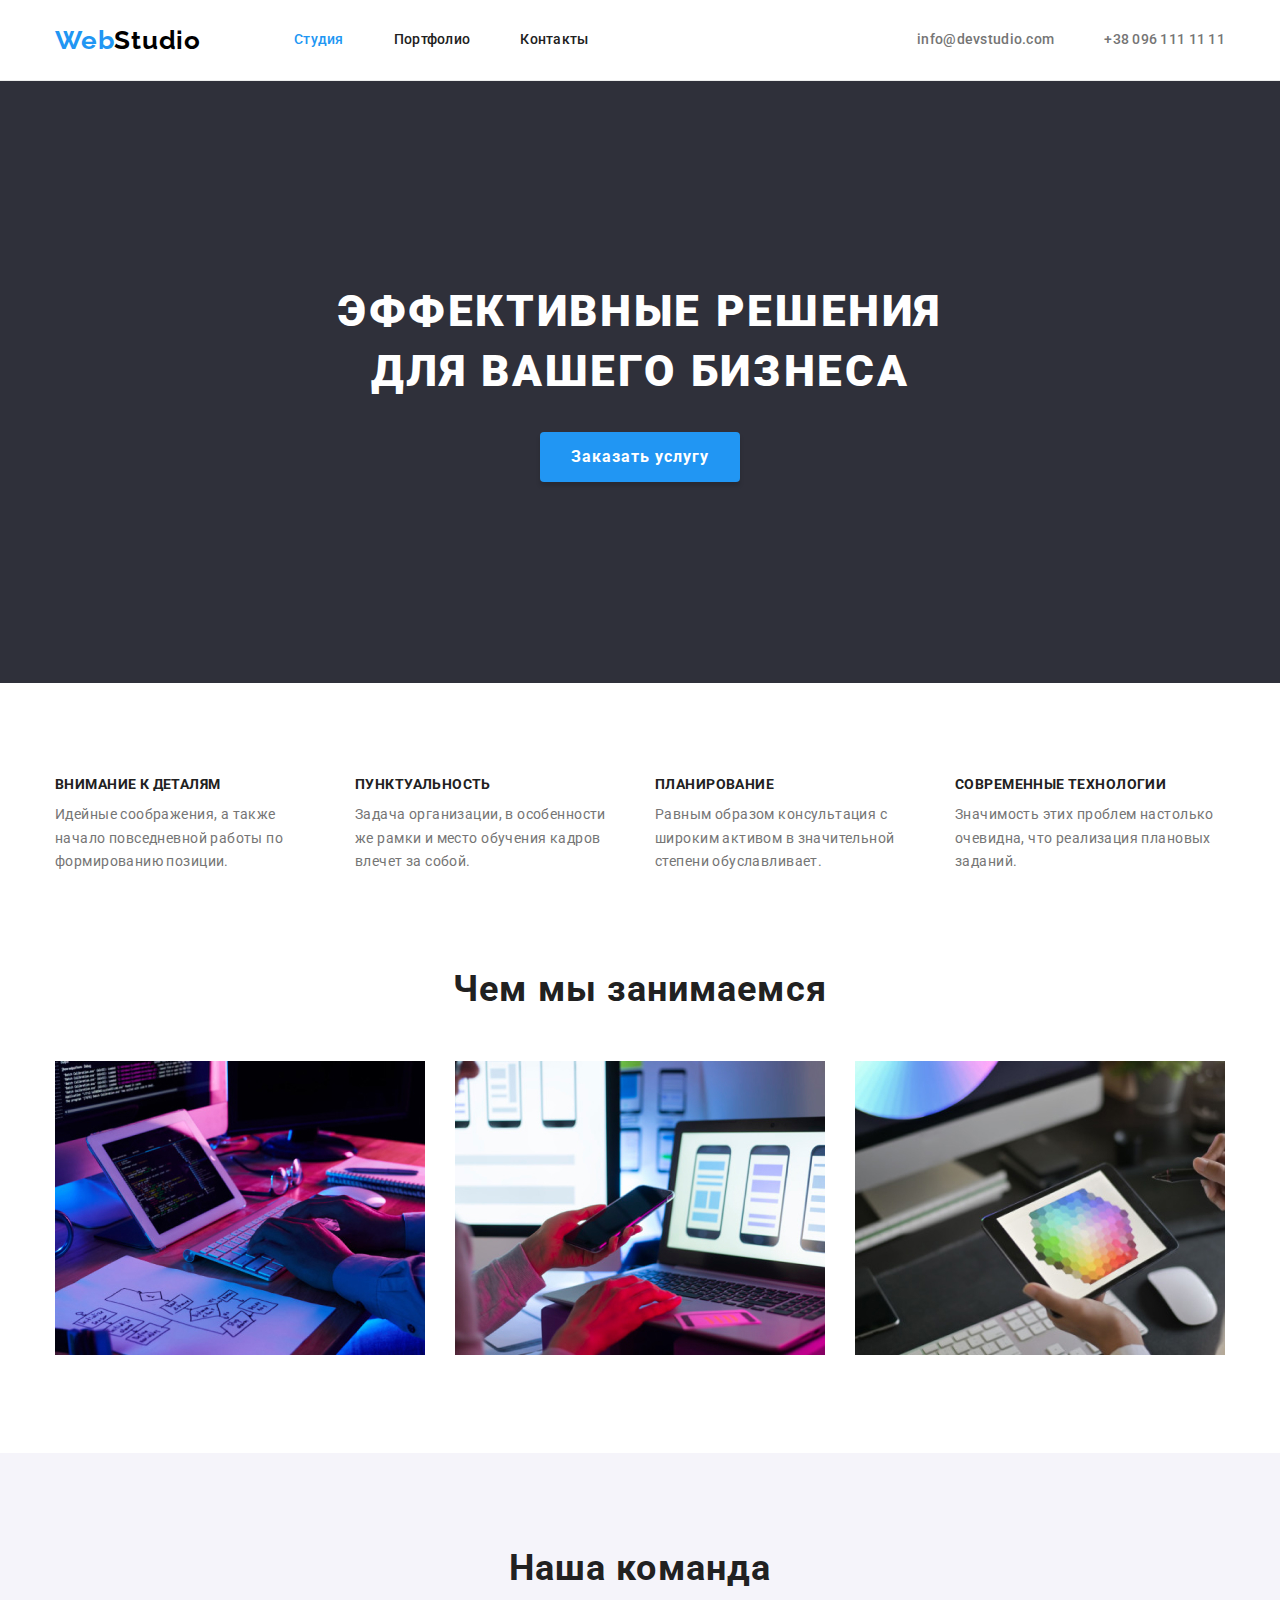
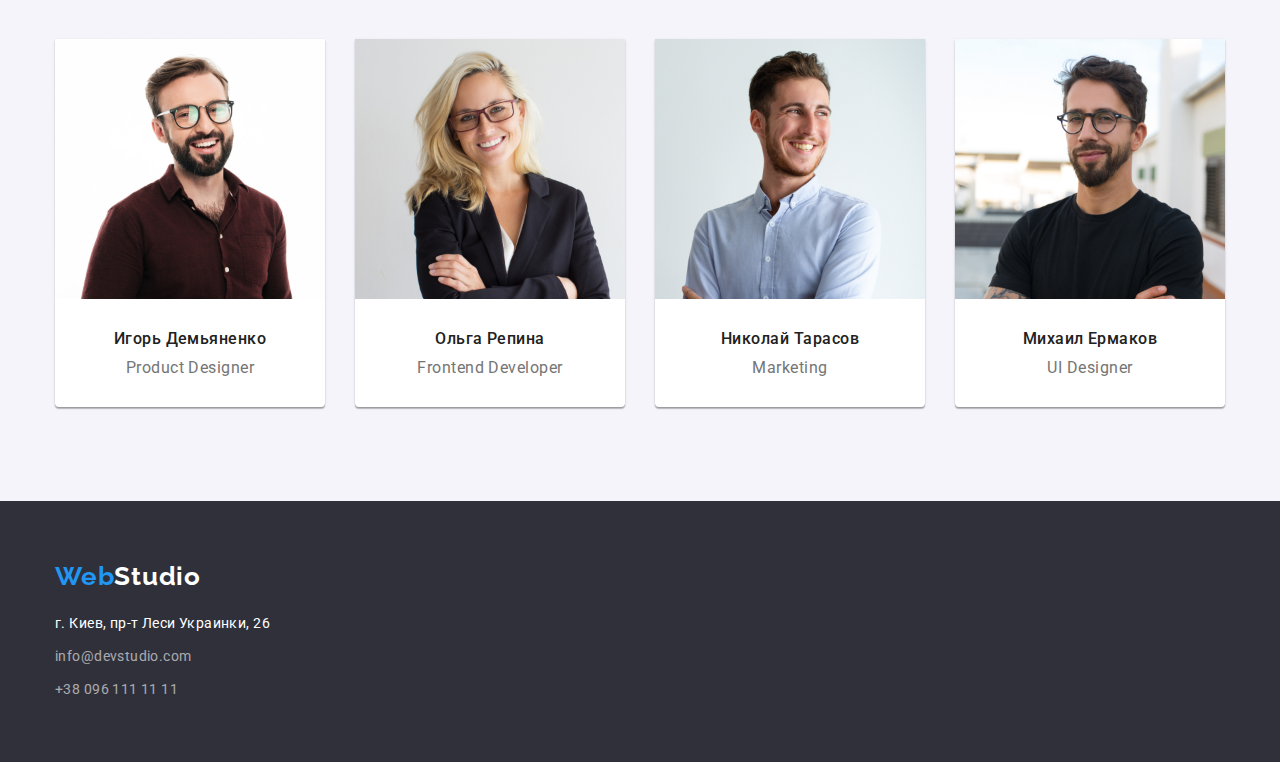
==== index.html @ eeb145a9 "543654" ====
<!DOCTYPE html>
<html lang="ru">
  <head>
    <meta charset="UTF-8" />
    <meta http-equiv="X-UA-Compatible" content="IE=edge" />
    <meta name="viewport" content="width=device-width, initial-scale=1.0" />

    <title>Студия</title>
    <link
      href="https://fonts.googleapis.com/css2?family=Raleway:wght@700&family=Roboto:wght@400;500;700;900&display=swap"
      rel="stylesheet"
    />
    <link rel="stylesheet" href="./css/modern-normalize.css"/>
    <link rel="stylesheet" href="./css/styles.css"/>
  </head>
  <body>
    <header class="header">
      <!-- Навигация -->
      <div class="container nav">
      <nav class="nav">
        <!-- лого -->
        <a class="link logo" href="./index.html" lang="en">
          Web<span class="logo-nav">Studio</span>
        </a>

        <!-- ссылки -->
        <ul class="lists menu">
          <li class="menu-item" >
            <a class="link nav-link current" href="./index.html">Студия</a>
          </li>
          <li class="menu-item">
            <a class="link nav-link" href="./portfolio.html">Портфолио</a>
          </li>
          <li class="menu-item">
            <a class="link nav-link" href="">Контакты</a>
          </li>
        </ul>
      </nav>

      <!-- Почта и телефон -->
      <ul class="lists menu contacts">
        <li class="menu-item">
          <a class="link nav-link nav-contacts" href="mailto:info@devstudio.com">info@devstudio.com</a>
        </li>
        <li class="menu-item">
          <a class="link nav-link nav-contacts" href="tel:+380961111111">+38 096 111 11 11</a>
        </li>
      </ul>
    </header>
    <main>
      <!-- Главная секция -->
      <section class="section hero">
        <div class="container">
        <h1 class="hero-title">Эффективные решения для вашего бизнеса</h1>
        <button class="btn hero" type="button">Заказать услугу</button>
        </div>
      </section>

      <!-- Секция особенности -->
      <section class="section">
        <h2 class="heading headen">Особенности</h2>
        <div class="container">
        <ul class="lists feature">
          <li class="item">
            <h3 class="title-features">Внимание к деталям</h3>
            <p class="text">
              Идейные соображения, а также начало повседневной работы по
              формированию позиции.
            </p>
          </li>

          <li class="item">
            <h3 class="title-features">Пунктуальность</h3>
            <p class="text">
              Задача организации, в особенности же рамки и место обучения кадров
              влечет за собой.
            </p>
          </li>

          <li class="item">
            <h3 class="title-features">Планирование</h3>
            <p class="text">
              Равным образом консультация с широким активом в значительной
              степени обуславливает.
            </p>
          </li>

          <li class="item">
            <h3 class="title-features">Современные технологии</h3>
            <p class="text">
              Значимость этих проблем настолько очевидна, что реализация
              плановых заданий.
            </p>
          </li>
        </ul>
        </div>
      </section>

      <!-- Секция работа -->
      <section class="section section-nopaddingtop">
        <div class="container">
        <h2 class="heading">Чем мы занимаемся</h2>
        <ul class="lists items">
          <li class="item">
            <img
              src="./images/img.jpg"
              alt="Руки на клавиатуре, планшет и часть монитора"
              width="370"
            />
          </li>

          <li class="item">
            <img
              src="./images/img 6.jpg"
              alt="В левой руке мобильный телефон, правая рука на тачпаде ноутбука. Ноутбук, на экране которого макеты разметки для мобильного телефона"
              width="370"
            />
          </li>

          <liclass="item">
            <img
              src="./images/img 1.jpg"
              alt="Левая рука, в которой планшет, на экране которого цветовая палитра"
              width="370"
            />
          </li>
        </ul>
        </div>
      </section>

      <!-- Секция команда. Карточки сотрудников -->
      <section class="section team-cards">
        <div class="container">
        <h2 class="heading">Наша команда</h2>

        <ul class="lists items">
          <li class="item">
            <div class="card">
            <img
              class="images"
              src="./images/img 2.jpg"
              alt="Игорь Демьяненко"
              width="270"
              height="260"
            />
            <div class="card-body">
            <h3 class="cards-title">Игорь Демьяненко</h3>
            <p class="cards-text" lang="en">Product Designer</p>
            </div>
            </div>
          </li>

          <li class="item">
            <div class="card">
            <img class="images" src="./images/img 3.jpg" alt="Ольга Репина" 
            width="270" height="260" />
            <div class="card-body">
            <h3 class="cards-title">Ольга Репина</h3>
            <p class="cards-text" lang="en">Frontend Developer</p>
            </div>
          </div>
          </li>

          <li class="item">
            <div class="card">
            <img
              class="images"
              src="./images/img 4.jpg"
              alt="Николай Тарасов"
              width="270"
              height="260"
            />
            <div class="card-body">
            <h3 class="cards-title">Николай Тарасов</h3>
            <p class="cards-text" lang="en">Marketing</p>
            </div>
          </div>
          </li>

          <li class="item">
            <div class="card">
            <img 
            class="images" src="./images/img 5.jpg" alt="Михаил Ермаков" 
            width="270"
             height="260"/>
             <div class="card-body">
            <h3 class="cards-title">Михаил Ермаков</h3>
            <p class="cards-text" lang="en">UI Designer</p>
            </div>
          </div>
          </li>
        </ul>
      </div>
      </section>
    </main>

    <footer class="footer">
      <div class="container">
      <!-- Лого -->
      <a class="link logo" href="./index.html" lang="en">
        Web<span class="logo-footer">Studio</span>
      </a>

      <!-- адрес -->
      <address>
        <p class="text footer-text">г. Киев, пр-т Леси Украинки, 26</p>

        <!-- Почта и телефон -->
        <ul class="lists">
          <li class="footer-item">
            <a class="link footer-link" href="mailto:info@devstudio.com">
              info@devstudio.com
            </a>
          </li>
          <li class="footer-item">
            <a class="link footer-link" href="tel:+380961111111">+38 096 111 11 11</a>
          </li>
        </ul>
      </address>
      </div>
    </footer>
  </body>
</html>
---- css/styles.css ----
:root {
  --current-text-color: #757575;
  --current-title-color: #212121;
  --current-white-color: #ffffff;
  --current-black-color: #000000;
  --accent-color: #2196f3;
  --hero-btn-accent-color: #188ce8;
  --secondary-bg-color: #f5f4fa;
  --footer-bg-color: #2f303a;
  --footer-link-color: rgba(255, 255, 255, 0.6);
  --line-color: #ececec;
  --border-color: #eeeeee;
}

body {
  font-family: Roboto, sans-serif;
  color: var(--current-text-color);
  background-color: var(--current-white-color);
}

.container {
  width: 1200px;
  padding: 0 15px;
  margin: 0 auto;
}

.section {
  padding-top: 94px;
  padding-bottom: 94px;

  text-align: center;
}

.images {
  display: block;
  max-width: 100%;
  height: auto;
}

.section-nopaddingtop {
  padding-top: 0;
}

/* Ссылки */
.link {
  text-decoration: none;
}

.lists {
  margin-top: 0;
  margin-bottom: 0;
  padding: 0;
  list-style: none;
}
.header {
  border-bottom: 1px solid var(--line-color);
}

/* Навигация */
.container.nav {
  min-height: 80px;
}

.nav,
.menu {
  display: flex;
  align-items: center;
  flex-wrap: wrap;
}

.container.nav > .nav {
  margin-right: auto;
}

.menu-item > .link {
  display: block;
  padding-top: 32px;
  padding-bottom: 32px;
}

.menu > .menu-item:not(:last-child) {
  margin-right: 50px;
}

.menu > .card-item:not(:nth-child(3n)) {
  margin-right: 30px;
}

.work-card .card-body {
  border: 1px solid var(--border-color);
  border-top: 1px solid transparent;
  padding: 20px 24px;
}

.menu > .card-item:not(:nth-last-child(-n + 3)) {
  margin-bottom: 30px;
}

.nav-link {
  color: var(--current-title-color);

  font-weight: 500;
  font-size: 14px;
  line-height: 1.14;
  letter-spacing: 0.02em;
}

.nav-contacts {
  color: var(--current-text-color);
}

.nav-link:hover,
.nav-link:focus,
.footer-link:hover,
.footer-link:focus,
.current {
  color: var(--accent-color);
}

/* Лого */
.logo {
  display: block;
  margin-right: 93px;
  padding-top: 24px;
  padding-bottom: 24px;

  color: var(--accent-color);
  font-family: Raleway, sans-serif;
  font-weight: 700;
  font-size: 26px;
  line-height: 1.19;
  letter-spacing: 0.03em;
}

.logo-nav {
  color: var(--current-black-color);
}

.logo-footer {
  color: var(--current-white-color);
}

/* Hero */

.hero {
  background-color: #2f303a;
}

.hero-title {
  width: 696px;
  margin: 0 auto 30px;
  padding: 0;

  color: var(--current-white-color);
  font-weight: 900;
  font-size: 44px;
  line-height: 1.36;
  letter-spacing: 0.06em;
  text-transform: uppercase;
}

.section.hero {
  padding-top: 200px;
  padding-bottom: 200px;
  border: 1px solid transparent;
}

/* Кнопки */
.btn {
  cursor: pointer;
  min-height: 38px;

  padding-left: 22px;
  padding-right: 22px;

  font-family: inherit;
  font-style: inherit;
  font-weight: 500;
  font-size: 16px;
  line-height: 1.62;
  letter-spacing: 0.03em;

  color: var(--current-title-color);
  background-color: var(--secondary-bg-color);

  border: 0;
  border-radius: 4px;
}

.btn:hover,
.btn:focus,
.active {
  color: var(--current-white-color);
  background-color: var(--accent-color);
  box-shadow: 0px 3px 1px rgba(0, 0, 0, 0.1), 0px 1px 2px rgba(0, 0, 0, 0.08),
    0px 2px 2px rgba(0, 0, 0, 0.12);
}

.btn.hero {
  width: 200px;
  height: 50px;

  color: var(--current-white-color);
  background-color: var(--accent-color);

  font-weight: 700;
  line-height: 1.87;
  letter-spacing: 0.06em;

  box-shadow: 0px 4px 4px rgba(0, 0, 0, 0.15);
}

.btn.hero:focus,
.btn.hero:hover {
  background-color: var(--hero-btn-accent-color);
}

/* Заголовки */
.heading {
  margin: 0 0 50px 0;
  font-weight: 700;
  font-size: 36px;
  line-height: 1.17;
  letter-spacing: 0.03em;

  color: var(--current-title-color);
}

.title-features {
  margin: 0 0 10px 0;

  color: var(--current-title-color);

  font-size: 14px;
  line-height: 1.14;
  letter-spacing: 0.03em;
  text-transform: uppercase;
}

/* Основной текст */

.text {
  margin: 0;
  padding: 0;

  font-size: 14px;
  line-height: 1.71;
  letter-spacing: 0.03em;

  color: var(--current-text-color);
}

.feature,
.items,
.filter {
  display: flex;
  align-items: center;
  text-align: left;
}

.items {
  text-align: center;
}

.feature > .item {
  width: 270px;
}

.feature > .item:not(:last-child),
.items > .item:not(:last-child) {
  margin-right: 30px;
}

.filter {
  justify-content: center;
  margin-bottom: 50px;
}

.filter > .item:not(:last-child) {
  margin-right: 8px;
}

/* Карточки */

.card {
  background-color: var(--current-white-color);
  box-shadow: 0px 1px 3px rgba(0, 0, 0, 0.12), 0px 1px 1px rgba(0, 0, 0, 0.14),
    0px 2px 1px rgba(0, 0, 0, 0.2);
  border-radius: 0px 0px 4px 4px;
}

.team-cards {
  background-color: var(--secondary-bg-color);
}

.card-body {
  padding-top: 30px;
  padding-bottom: 30px;
}

.cards-title {
  margin: 0 0 10px 0;

  color: var(--current-title-color);

  font-weight: 500;
  font-size: 16px;
  line-height: 1.19;
  letter-spacing: 0.03em;
}

.cards-text {
  margin: 0;
  padding: 0;
  line-height: 1.19;
  letter-spacing: 0.03em;
}

/* Портфолио заголовки карточек */
.work-title {
  margin: 0 0 4px 0;

  color: var(--current-title-color);

  text-align: left;
  font-weight: 700;
  font-size: 18px;
  line-height: 2;
  letter-spacing: 0.06em;
}

.work-text {
  margin: 0;

  color: var(--current-text-color);
  line-height: 1.87;
  letter-spacing: 0.03em;
  text-align: left;
}

/* Footer */
.footer {
  padding: 60px 0;
  background-color: var(--footer-bg-color);
}

.footer-text {
  color: var(--current-white-color);

  padding: 0;
  margin-bottom: 9px;

  font-style: normal;
  font-size: 14px;
  line-height: 1.71;
}

.footer-link {
  font-style: normal;
  font-size: 14px;
  line-height: 1.71;
  letter-spacing: 0.03em;
  color: var(--footer-link-color);
}

/* Прячем заголовоки */
.headen {
  position: absolute;
  width: 1px;
  height: 1px;
  margin: -1px;
  border: 0;
  padding: 0;
  clip: rect(0 0 0 0);
  overflow: hidden;
}

.container > .link.logo {
  padding: 0;
  margin: 0 0 20px 0;
}

.footer-item:not(:last-child) {
  margin-bottom: 9px;
}
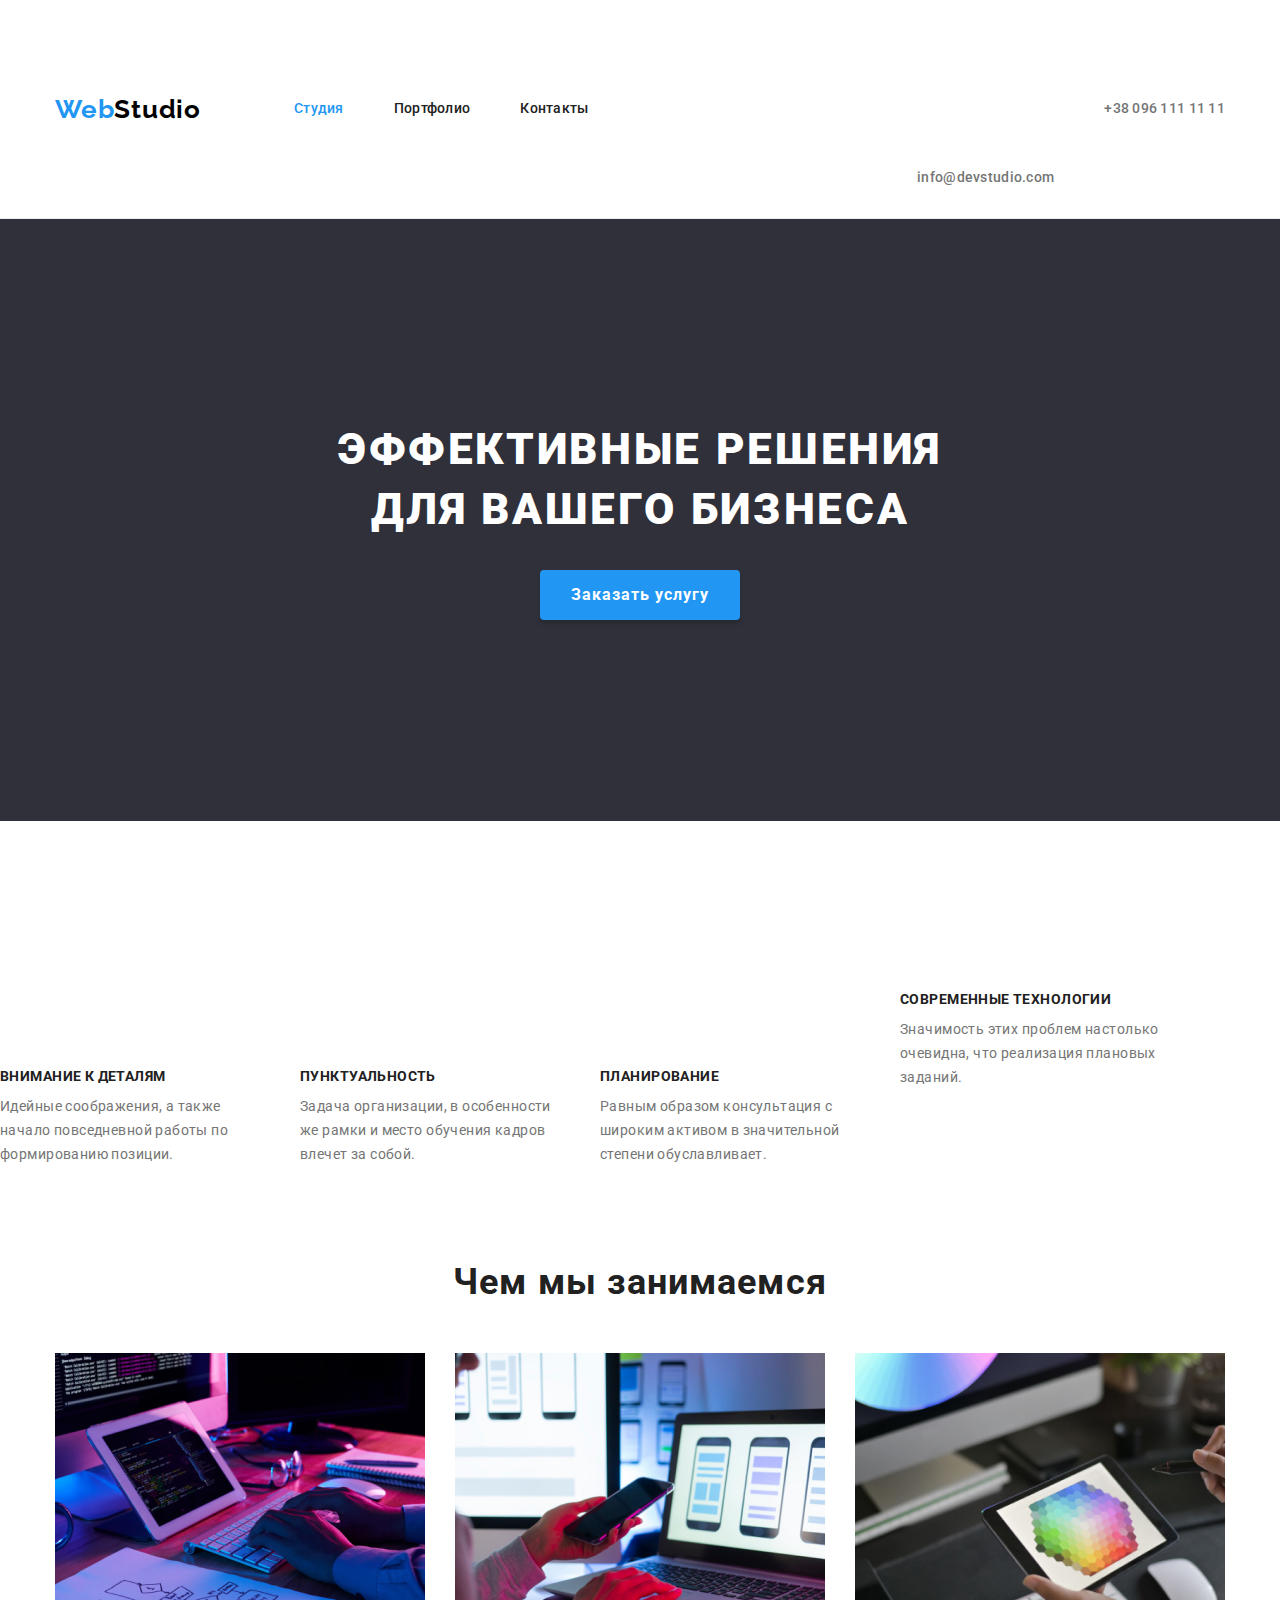
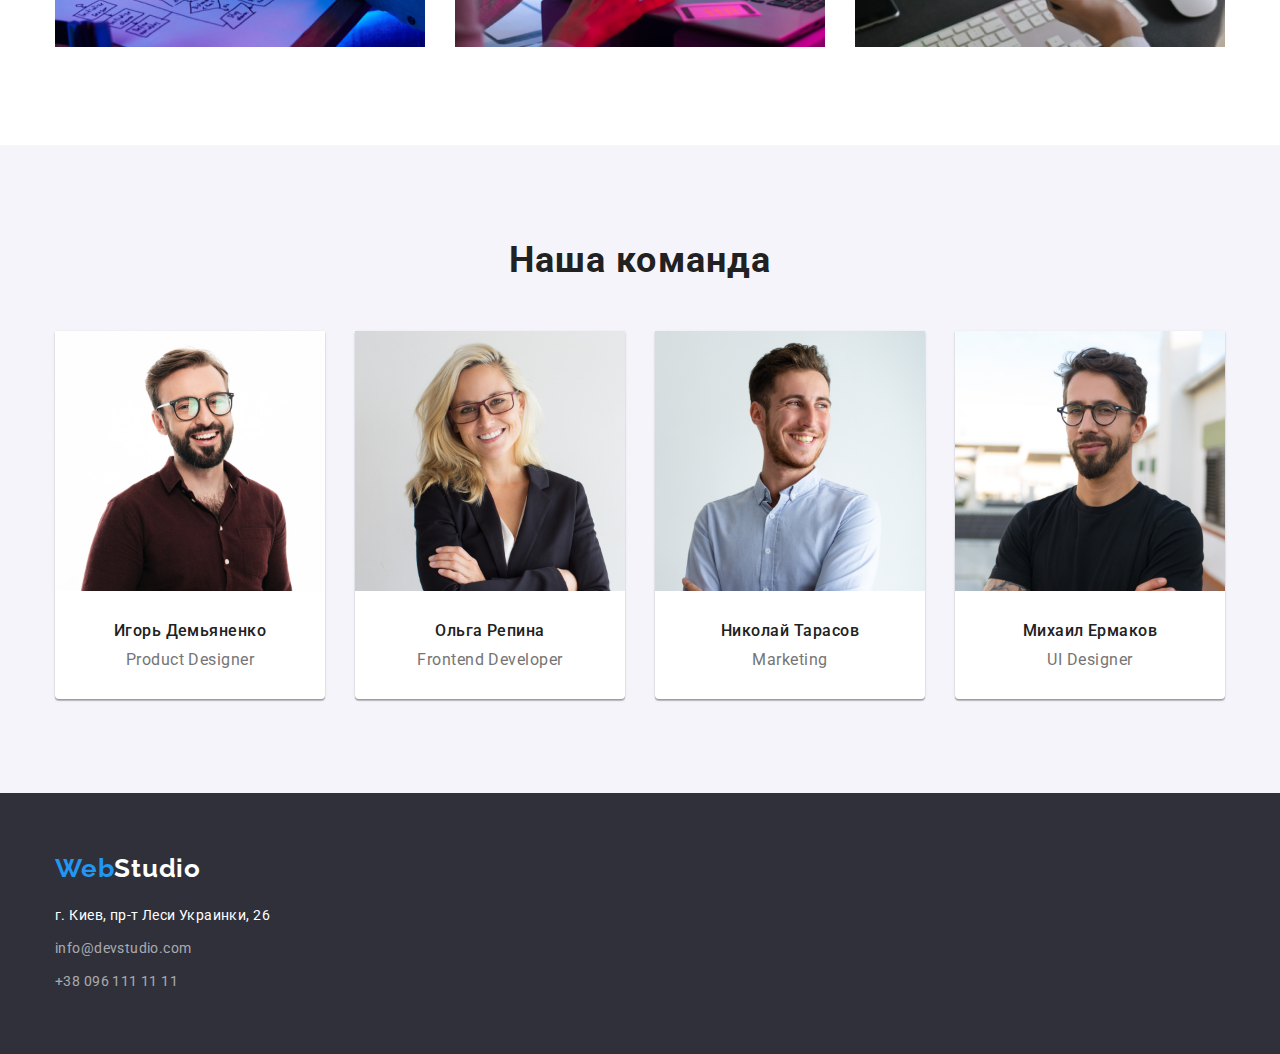
==== commit 10f58347: "next1" ====
--- a/index.html
+++ b/index.html
@@ -38,9 +38,12 @@
       </nav>
 
       <!-- Почта и телефон -->
-      <ul class="lists menu contacts">
+      <ul class="lists menu">
         <li class="menu-item">
-          <a class="link nav-link nav-contacts" href="mailto:info@devstudio.com">info@devstudio.com</a>
+          <a class="link nav-link nav-contacts"
+           href="mailto:info@devstudio.com"><svg class="envelope">
+            <use href="./images/symbol-defs.svg#envelope"></use>          
+           </svg>info@devstudio.com</a>
         </li>
         <li class="menu-item">
           <a class="link nav-link nav-contacts" href="tel:+380961111111">+38 096 111 11 11</a>
@@ -59,9 +62,13 @@
       <!-- Секция особенности -->
       <section class="section">
         <h2 class="heading headen">Особенности</h2>
-        <div class="container">
-        <ul class="lists feature">
-          <li class="item">
+         <ul class="lists feature">
+          <li class="item">
+            <div class="thumb">
+              <svg class="antenna">
+                <use href="./images/symbol-defs.svg#antenna"></use>
+                </svg>
+                </div>
             <h3 class="title-features">Внимание к деталям</h3>
             <p class="text">
               Идейные соображения, а также начало повседневной работы по
@@ -70,6 +77,11 @@
           </li>
 
           <li class="item">
+            <div class="thumb">
+              <svg class="clock">
+                <use href="./images/symbol-defs.svg#clock"></use>
+              </svg>
+            </div>
             <h3 class="title-features">Пунктуальность</h3>
             <p class="text">
               Задача организации, в особенности же рамки и место обучения кадров
@@ -78,6 +90,11 @@
           </li>
 
           <li class="item">
+            <div class="thumb">
+              <svg class="diagram">
+                <use href="./images/symbol-defs.svg#diagram"></use>
+              </svg>
+            </div>
             <h3 class="title-features">Планирование</h3>
             <p class="text">
               Равным образом консультация с широким активом в значительной
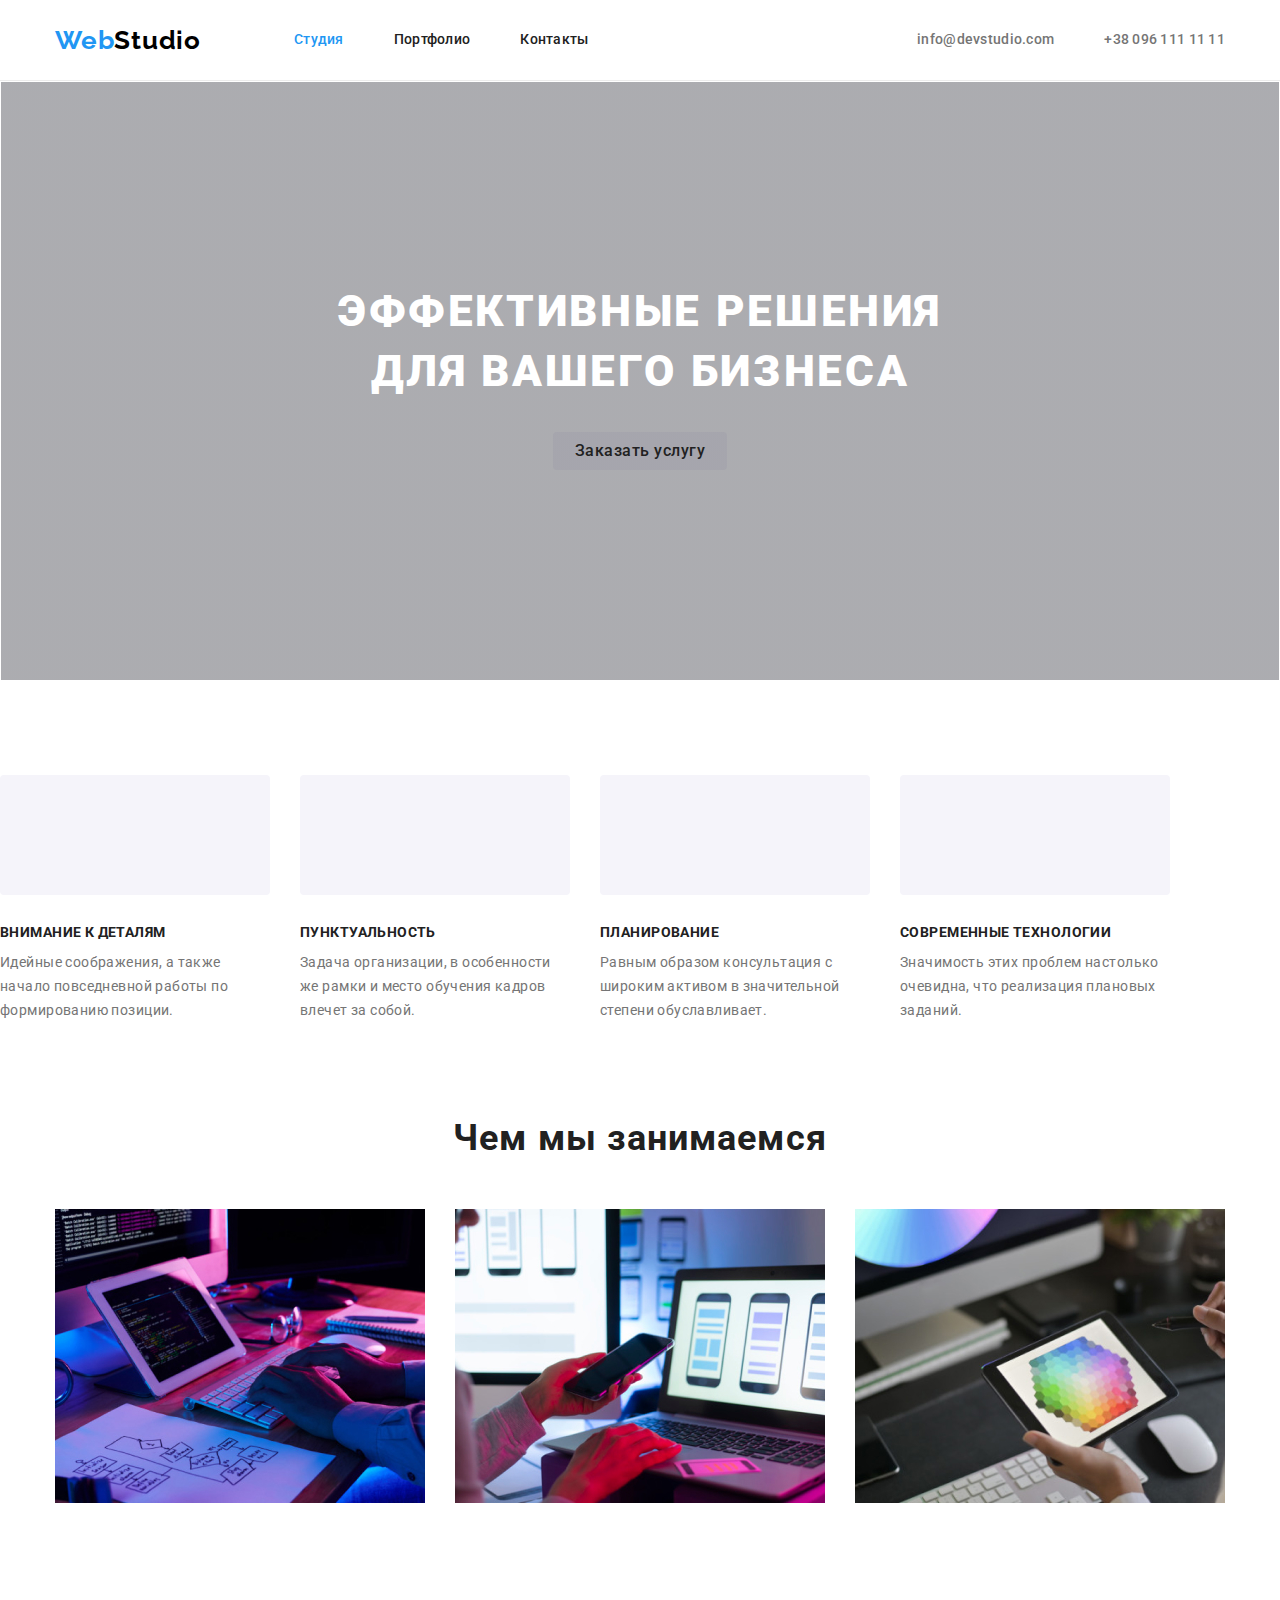
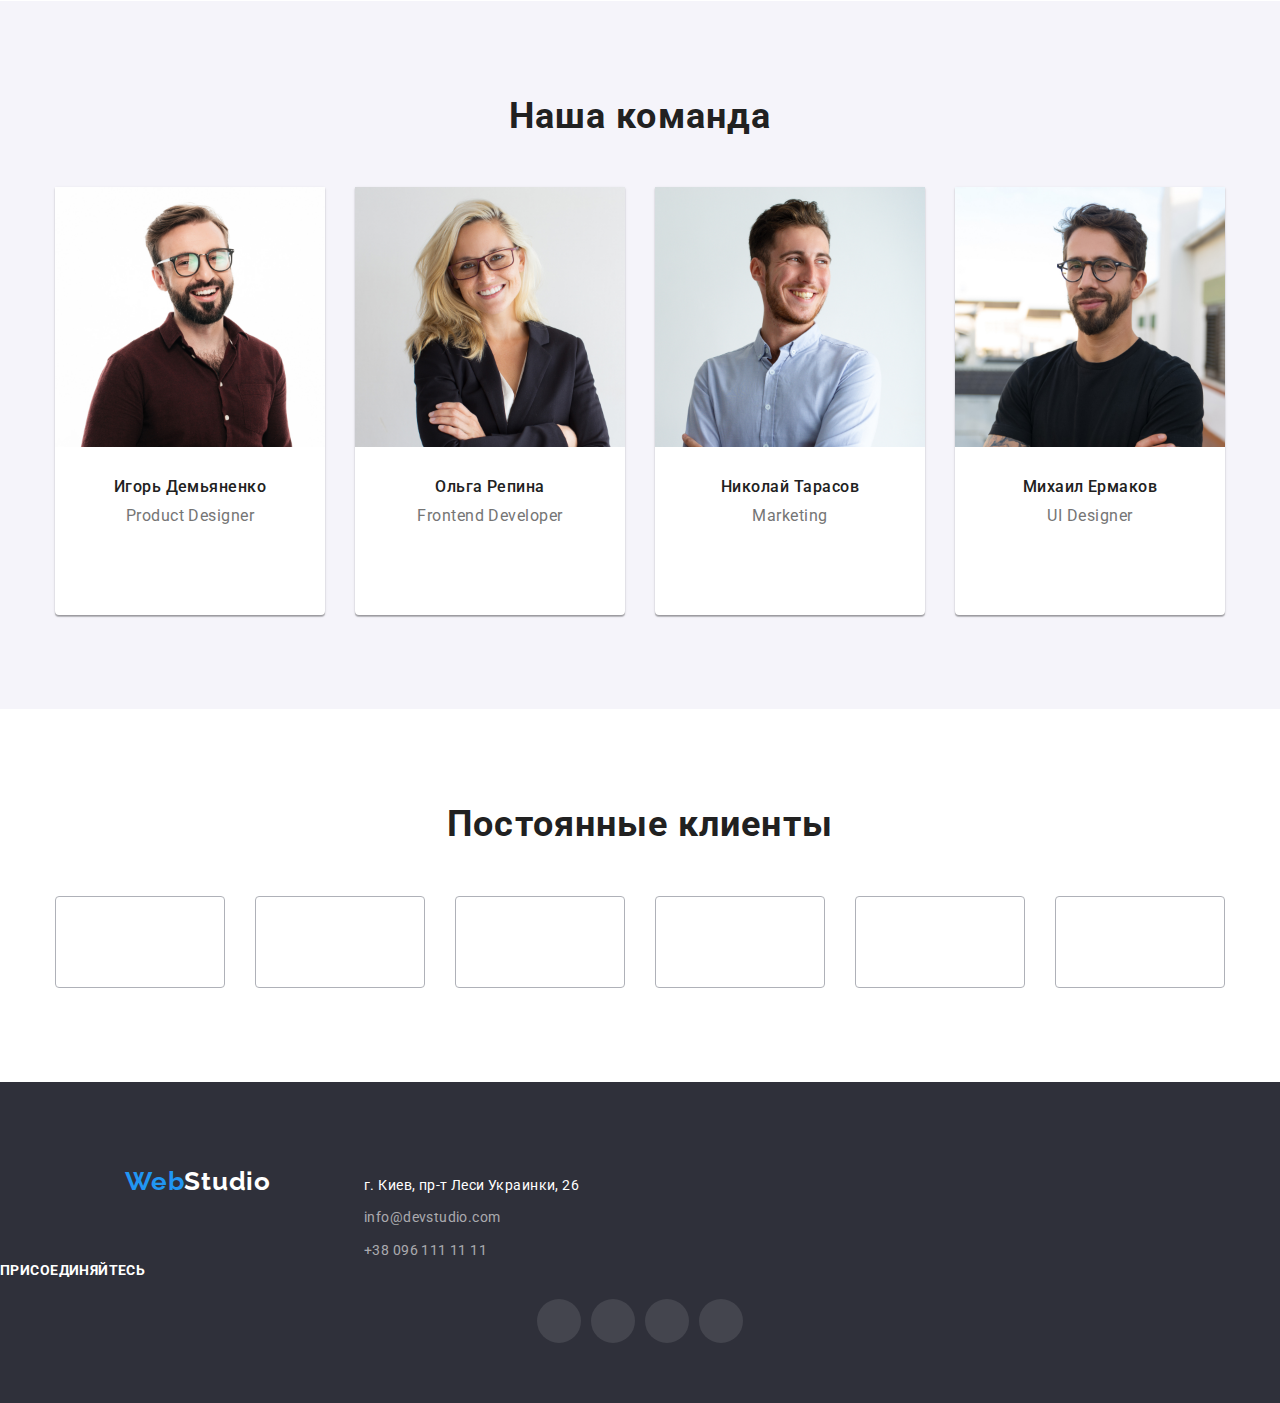
==== commit a2a8c87e: "4.11.21 3:03" ====
--- a/index.html
+++ b/index.html
@@ -103,6 +103,11 @@
           </li>
 
           <li class="item">
+            <div class="thumb">
+              <svg class="astronaut">
+                <use href="./images/symbol-defs.svg#astronaut"></use>
+                </svg>
+              </div>
             <h3 class="title-features">Современные технологии</h3>
             <p class="text">
               Значимость этих проблем настолько очевидна, что реализация
@@ -163,9 +168,33 @@
             <div class="card-body">
             <h3 class="cards-title">Игорь Демьяненко</h3>
             <p class="cards-text" lang="en">Product Designer</p>
-            </div>
-            </div>
-          </li>
+            <ul class="lists social">
+              <li class="social-list">
+                <a class="social-item" href="">
+                  <svg class="social-icon">
+                    <use href="./images/symbol-defs.svg#instagram"></use>
+             </svg>
+             </a>
+             </li>
+             <li class="social-list">
+              <a href="" class="social-item">
+                <svg class="social-icon">
+                  <use href="./images/symbol-defs.svg#facebook"></use>
+                </svg>
+              </a>
+            </li>
+            <li class="social-list">
+              <a href="" class="social-item">
+                <svg class="social-icon">
+                  <use href="./images/symbol-defs.svg#linkedin"></use>
+                </svg>
+              </a>
+            </li>
+          </ul>
+        </div>
+      </div>
+    </li>
+
 
           <li class="item">
             <div class="card">
@@ -174,6 +203,36 @@
             <div class="card-body">
             <h3 class="cards-title">Ольга Репина</h3>
             <p class="cards-text" lang="en">Frontend Developer</p>
+            <ul class="lists social">
+              <li class="social-list">
+                <a class="social-item" href="">
+                  <svg class="social-icon">
+                    <use href="./images/symbol-defs.svg#instagram"></use>
+                  </svg>
+                </a>
+              </li>
+              <li class="social-list">
+                <a href="" class="social-item">
+                  <svg class="social-icon">
+                    <use href="./images/symbol-defs.svg#twitter"></use>
+                  </svg>
+                </a>
+              </li>
+              <li class="social-list">
+                <a href="" class="social-item">
+                  <svg class="social-icon">
+                    <use href="./images/symbol-defs.svg#facebook"></use>
+                  </svg>
+                </a>
+              </li>
+              <li class="social-list">
+                <a href="" class="social-item">
+                  <svg class="social-icon">
+                    <use href="./images/symbol-defs.svg#linkedin"></use>
+                  </svg>
+                </a>
+              </li>
+            </ul>
             </div>
           </div>
           </li>
@@ -190,6 +249,36 @@
             <div class="card-body">
             <h3 class="cards-title">Николай Тарасов</h3>
             <p class="cards-text" lang="en">Marketing</p>
+            <ul class="lists social">
+              <li class="social-list">
+                <a class="social-item" href="">
+                  <svg class="social-icon">
+                    <use href="./images/symbol-defs.svg#instagram"></use>
+                  </svg>
+                </a>
+              </li>
+              <li class="social-list">
+                <a href="" class="social-item">
+                  <svg class="social-icon">
+                    <use href="./images/symbol-defs.svg#twitter"></use>
+                  </svg>
+                </a>
+              </li>
+              <li class="social-list">
+                <a href="" class="social-item">
+                  <svg class="social-icon">
+                    <use href="./images/symbol-defs.svg#facebook"></use>
+                  </svg>
+                </a>
+              </li>
+              <li class="social-list">
+                <a href="" class="social-item">
+                  <svg class="social-icon">
+                    <use href="./images/symbol-defs.svg#linkedin"></use>
+                  </svg>
+                </a>
+              </li>
+            </ul>
             </div>
           </div>
           </li>
@@ -203,16 +292,97 @@
              <div class="card-body">
             <h3 class="cards-title">Михаил Ермаков</h3>
             <p class="cards-text" lang="en">UI Designer</p>
+            <ul class="lists social">
+              <li class="social-list">
+                <a class="social-item" href="">
+                  <svg class="social-icon">
+                    <use href="./images/symbol-defs.svg#instagram"></use>
+                  </svg>
+                </a>
+              </li>
+              <li class="social-list">
+                <a href="" class="social-item">
+                  <svg class="social-icon">
+                    <use href="./images/symbol-defs.svg#twitter"></use>
+                  </svg>
+                </a>
+              </li>
+              <li class="social-list">
+                <a href="" class="social-item">
+                  <svg class="social-icon">
+                    <use href="./images/symbol-defs.svg#facebook"></use>
+                  </svg>
+                </a>
+              </li>
+              <li class="social-list">
+                <a href="" class="social-item">
+                  <svg class="social-icon">
+                    <use href="./images/symbol-defs.svg#linkedin"></use>
+                  </svg>
+                </a>
+              </li>
+            </ul>
             </div>
           </div>
           </li>
         </ul>
       </div>
       </section>
+      <section class="section">
+        <div class="container">
+          <h2 class="heading">Постоянные клиенты</h2>
+
+          <ul class="lists clients">
+            <li class="clients-list">
+              <a class="clients-item" href="">
+                <svg class="clients-icon">
+                  <use href="./images/symbol-defs.svg#logo1"></use>
+                </svg>
+              </a>
+            </li>
+            <li class="clients-list">
+              <a href="" class="clients-item">
+                <svg class="clients-icon">
+                  <use href="./images/symbol-defs.svg#logo2"></use>
+                </svg>
+              </a>
+            </li>
+            <li class="clients-list">
+              <a href="" class="clients-item">
+                <svg class="clients-icon">
+                  <use href="./images/symbol-defs.svg#logo3"></use>
+                </svg>
+              </a>
+            </li>
+            <li class="clients-list">
+              <a href="" class="clients-item">
+                <svg class="clients-icon">
+                  <use href="./images/symbol-defs.svg#logo4"></use>
+                </svg>
+              </a>
+            </li>
+            <li class="clients-list">
+              <a href="" class="clients-item">
+                <svg class="clients-icon">
+                  <use href="./images/symbol-defs.svg#logo5"></use>
+                </svg>
+              </a>
+            </li>
+            <li class="clients-list">
+              <a href="" class="clients-item">
+                <svg class="clients-icon">
+                  <use href="./images/symbol-defs.svg#logo6"></use>
+                </svg>
+              </a>
+            </li>
+          </ul>
+        </div>
+      </section>
     </main>
 
     <footer class="footer">
       <div class="container">
+        <div class="footer-nav"></div>
       <!-- Лого -->
       <a class="link logo" href="./index.html" lang="en">
         Web<span class="logo-footer">Studio</span>
@@ -235,6 +405,40 @@
         </ul>
       </address>
       </div>
+      <div class="footer-social">
+        <p class="text">Присоединяйтесь</p>
+        <ul class="lists social">
+          <li class="social-list">
+            <a class="social-item" href="">
+              <svg class="social-icon">
+                <use href="./images/symbol-defs.svg#instagram"></use>
+              </svg>
+            </a>
+          </li>
+          <li class="social-list">
+            <a href="" class="social-item">
+              <svg class="social-icon">
+                <use href="./images/symbol-defs.svg#twitter"></use>
+              </svg>
+            </a>
+          </li>
+          <li class="social-list">
+            <a href="" class="social-item">
+              <svg class="social-icon">
+                <use href="./images/symbol-defs.svg#facebook"></use>
+              </svg>
+            </a>
+          </li>
+          <li class="social-list">
+            <a href="" class="social-item">
+              <svg class="social-icon">
+                <use href="./images/symbol-defs.svg#linkedin"></use>
+              </svg>
+            </a>
+          </li>
+        </ul>
+      </div>
+    </div>
     </footer>
   </body>
 </html>
--- a/css/styles.css
+++ b/css/styles.css
@@ -10,6 +10,8 @@
   --footer-link-color: rgba(255, 255, 255, 0.6);
   --line-color: #ececec;
   --border-color: #eeeeee;
+  --social-unactive: #afb1b8;
+  --social-unactive-footer: rgba(255, 255, 255, 0.1);
 }
 
 body {
@@ -73,7 +75,8 @@
 }
 
 .menu-item > .link {
-  display: block;
+  display: flex;
+  align-items: center;
   padding-top: 32px;
   padding-bottom: 32px;
 }
@@ -82,14 +85,21 @@
   margin-right: 50px;
 }
 
+.work-card .card-body {
+  border: 1px solid var(--border-color);
+  border-top: 0;
+  padding: 20px 24px;
+}
+
+.work-card:hover,
+.work-card:focus,
+.work-card:focus-within {
+  box-shadow: 0px 1px 1px rgba(0, 0, 0, 0.12), 0px 4px 4px rgba(0, 0, 0, 0.06),
+    1px 4px 6px rgba(0, 0, 0, 0.16);
+}
+
 .menu > .card-item:not(:nth-child(3n)) {
   margin-right: 30px;
-}
-
-.work-card .card-body {
-  border: 1px solid var(--border-color);
-  border-top: 1px solid transparent;
-  padding: 20px 24px;
 }
 
 .menu > .card-item:not(:nth-last-child(-n + 3)) {
@@ -117,6 +127,23 @@
   color: var(--accent-color);
 }
 
+.envelope,
+.smartphone {
+  margin-right: 10px;
+
+  fill: currentColor;
+}
+
+.envelope {
+  width: 16px;
+  height: 12px;
+}
+
+.smartphone {
+  width: 10px;
+  height: 16px;
+}
+
 /* Лого */
 .logo {
   display: block;
@@ -143,7 +170,23 @@
 /* Hero */
 
 .hero {
-  background-color: #2f303a;
+  max-width: 1600px;
+  min-height: 600px;
+  margin-right: auto;
+  margin-left: auto;
+  padding-top: 200px;
+  padding-bottom: 200px;
+
+  background-color: var(--hero-bgcolor);
+  background-image: linear-gradient(
+      to right,
+      rgba(47, 48, 58, 0.4),
+      rgba(47, 48, 58, 0.4)
+    ),
+    url('../images/hero-img-sq.jpg');
+  background-repeat: no-repeat;
+  background-position: center;
+  background-size: cover;
 }
 
 .hero-title {
@@ -170,8 +213,7 @@
   cursor: pointer;
   min-height: 38px;
 
-  padding-left: 22px;
-  padding-right: 22px;
+  padding: 6px 22px;
 
   font-family: inherit;
   font-style: inherit;
@@ -196,7 +238,7 @@
     0px 2px 2px rgba(0, 0, 0, 0.12);
 }
 
-.btn.hero {
+.btn-hero {
   width: 200px;
   height: 50px;
 
@@ -210,20 +252,21 @@
   box-shadow: 0px 4px 4px rgba(0, 0, 0, 0.15);
 }
 
-.btn.hero:focus,
-.btn.hero:hover {
+.btn-hero:focus,
+.btn-hero:hover {
   background-color: var(--hero-btn-accent-color);
 }
 
 /* Заголовки */
 .heading {
   margin: 0 0 50px 0;
+
+  color: var(--current-title-color);
+
   font-weight: 700;
   font-size: 36px;
   line-height: 1.17;
   letter-spacing: 0.03em;
-
-  color: var(--current-title-color);
 }
 
 .title-features {
@@ -269,6 +312,30 @@
 .feature > .item:not(:last-child),
 .items > .item:not(:last-child) {
   margin-right: 30px;
+}
+
+.thumb {
+  display: flex;
+  width: 100%;
+  min-height: 120px;
+
+  margin-bottom: 30px;
+
+  align-items: center;
+
+  border-radius: 4px;
+  background-color: var(--secondary-bg-color);
+}
+
+.antenna,
+.clock,
+.diagram,
+.astronaut {
+  display: block;
+  margin-left: auto;
+  margin-right: auto;
+  width: 70px;
+  height: 70px;
 }
 
 .filter {
@@ -310,10 +377,63 @@
 }
 
 .cards-text {
-  margin: 0;
+  margin: 0 0 16px 0;
   padding: 0;
   line-height: 1.19;
   letter-spacing: 0.03em;
+}
+
+.social,
+.clients {
+  display: flex;
+  justify-content: center;
+}
+
+.social-item {
+  display: flex;
+  justify-content: center;
+  align-items: center;
+
+  width: 44px;
+  height: 44px;
+  border-radius: 50%;
+
+  color: var(--social-unactive);
+}
+
+.social-icon {
+  width: 20px;
+  height: 20px;
+  fill: currentColor;
+}
+
+.clients-item {
+  display: flex;
+  justify-content: center;
+  align-items: center;
+  width: 170px;
+  height: 92px;
+
+  border: 1px solid var(--social-unactive);
+  border-radius: 4px;
+
+  color: var(--social-unactive);
+}
+
+.clients-item:hover,
+.clients-item:focus {
+  color: var(--accent-color);
+  border: 1px solid var(--accent-color);
+}
+
+.clients > .clients-list:not(:last-child) {
+  margin-right: 30px;
+}
+
+.clients-icon {
+  width: 106px;
+  height: 60px;
+  fill: currentColor;
 }
 
 /* Портфолио заголовки карточек */
@@ -345,10 +465,10 @@
 }
 
 .footer-text {
-  color: var(--current-white-color);
-
   padding: 0;
   margin-bottom: 9px;
+
+  color: var(--current-white-color);
 
   font-style: normal;
   font-size: 14px;
@@ -375,11 +495,43 @@
   overflow: hidden;
 }
 
-.container > .link.logo {
+.footer-nav > .link.logo {
   padding: 0;
   margin: 0 0 20px 0;
+}
+
+.footer-nav {
+  margin-right: 70px;
 }
 
 .footer-item:not(:last-child) {
   margin-bottom: 9px;
 }
+
+.footer > .container {
+  display: flex;
+  align-items: baseline;
+}
+
+.footer-social > .text {
+  margin-bottom: 20px;
+  color: var(--current-white-color);
+  font-weight: 700;
+  line-height: 1.14;
+  text-transform: uppercase;
+}
+
+.footer-social .social-item {
+  color: var(--current-white-color);
+  background-color: var(--social-unactive-footer);
+}
+
+.social-item:hover,
+.social-item:focus {
+  color: var(--current-white-color);
+  background-color: var(--accent-color);
+}
+
+.social > .social-list:not(:last-child) {
+  margin-right: 10px;
+}
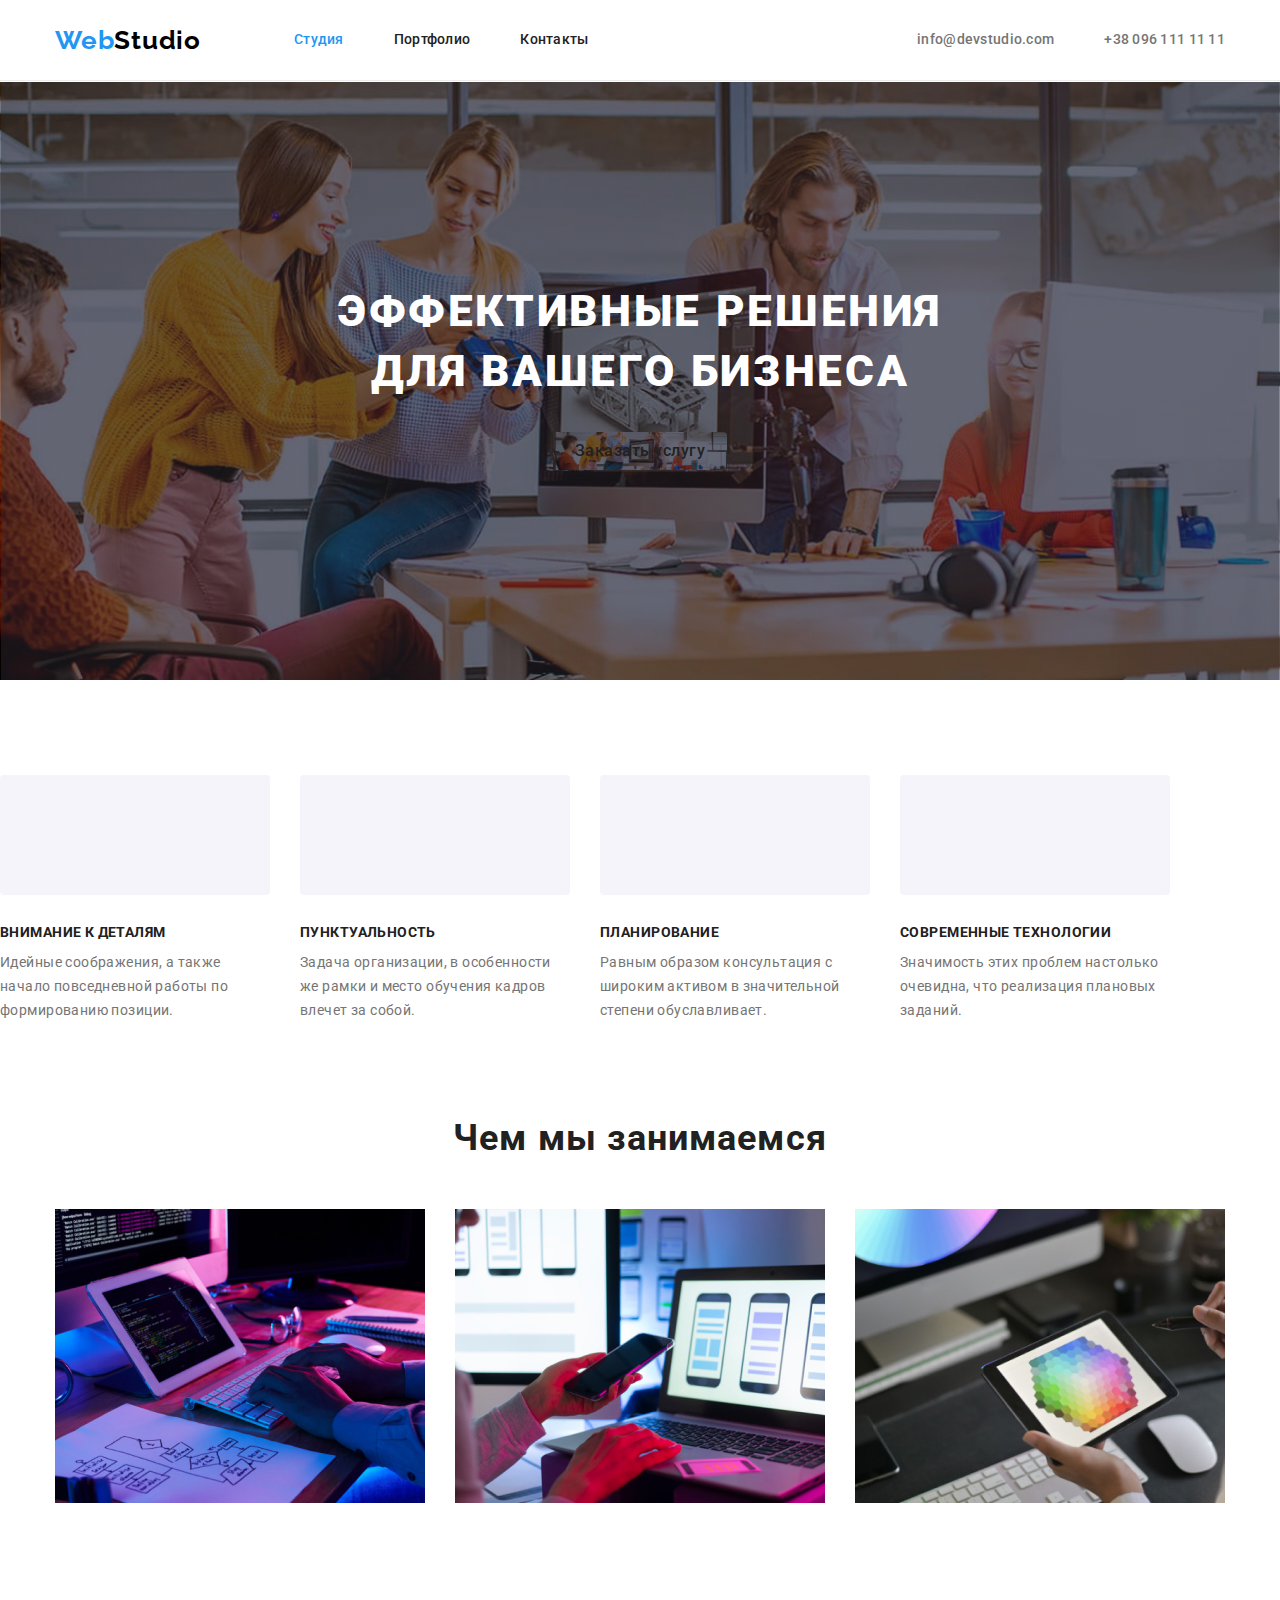
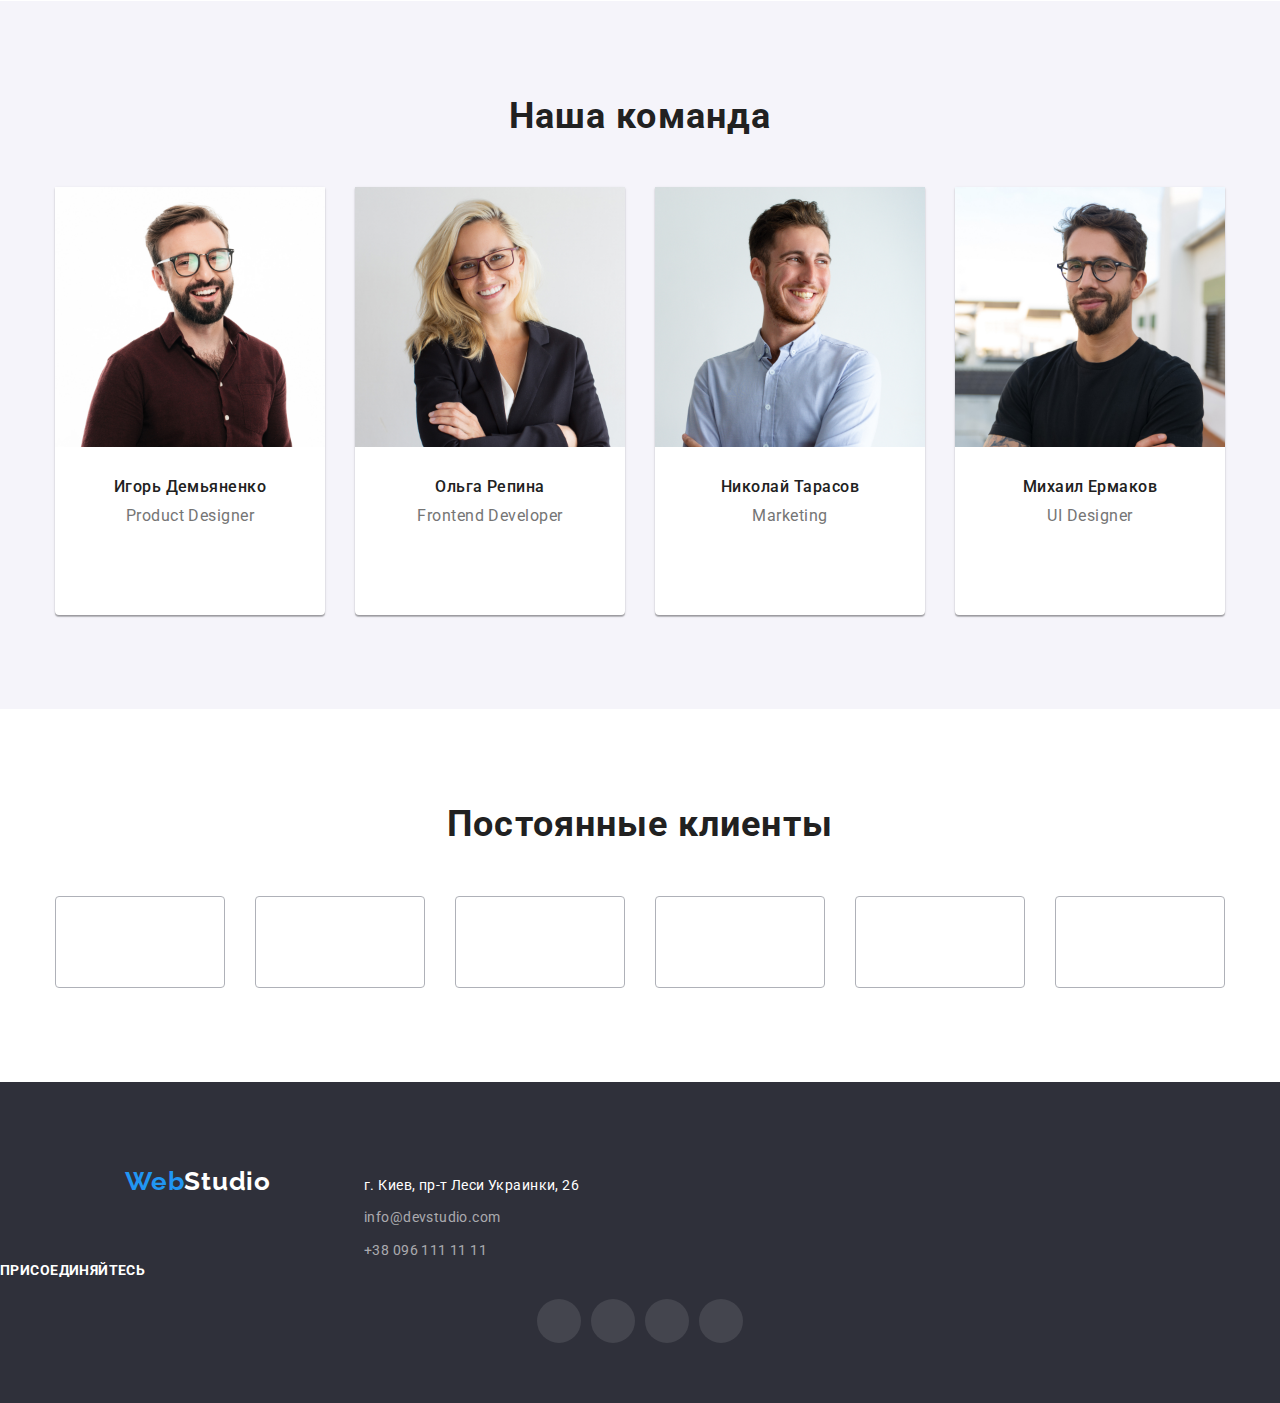
==== commit 4e2af07a: "2" ====
--- a/index.html
+++ b/index.html
@@ -1,444 +1,444 @@
-<!DOCTYPE html>
-<html lang="ru">
-  <head>
-    <meta charset="UTF-8" />
-    <meta http-equiv="X-UA-Compatible" content="IE=edge" />
-    <meta name="viewport" content="width=device-width, initial-scale=1.0" />
-
-    <title>Студия</title>
-    <link
-      href="https://fonts.googleapis.com/css2?family=Raleway:wght@700&family=Roboto:wght@400;500;700;900&display=swap"
-      rel="stylesheet"
-    />
-    <link rel="stylesheet" href="./css/modern-normalize.css"/>
-    <link rel="stylesheet" href="./css/styles.css"/>
-  </head>
-  <body>
-    <header class="header">
-      <!-- Навигация -->
-      <div class="container nav">
-      <nav class="nav">
-        <!-- лого -->
-        <a class="link logo" href="./index.html" lang="en">
-          Web<span class="logo-nav">Studio</span>
-        </a>
-
-        <!-- ссылки -->
-        <ul class="lists menu">
-          <li class="menu-item" >
-            <a class="link nav-link current" href="./index.html">Студия</a>
-          </li>
-          <li class="menu-item">
-            <a class="link nav-link" href="./portfolio.html">Портфолио</a>
-          </li>
-          <li class="menu-item">
-            <a class="link nav-link" href="">Контакты</a>
-          </li>
-        </ul>
-      </nav>
-
-      <!-- Почта и телефон -->
-      <ul class="lists menu">
-        <li class="menu-item">
-          <a class="link nav-link nav-contacts"
-           href="mailto:info@devstudio.com"><svg class="envelope">
-            <use href="./images/symbol-defs.svg#envelope"></use>          
-           </svg>info@devstudio.com</a>
-        </li>
-        <li class="menu-item">
-          <a class="link nav-link nav-contacts" href="tel:+380961111111">+38 096 111 11 11</a>
-        </li>
-      </ul>
-    </header>
-    <main>
-      <!-- Главная секция -->
-      <section class="section hero">
-        <div class="container">
-        <h1 class="hero-title">Эффективные решения для вашего бизнеса</h1>
-        <button class="btn hero" type="button">Заказать услугу</button>
-        </div>
-      </section>
-
-      <!-- Секция особенности -->
-      <section class="section">
-        <h2 class="heading headen">Особенности</h2>
-         <ul class="lists feature">
-          <li class="item">
-            <div class="thumb">
-              <svg class="antenna">
-                <use href="./images/symbol-defs.svg#antenna"></use>
-                </svg>
-                </div>
-            <h3 class="title-features">Внимание к деталям</h3>
-            <p class="text">
-              Идейные соображения, а также начало повседневной работы по
-              формированию позиции.
-            </p>
-          </li>
-
-          <li class="item">
-            <div class="thumb">
-              <svg class="clock">
-                <use href="./images/symbol-defs.svg#clock"></use>
-              </svg>
-            </div>
-            <h3 class="title-features">Пунктуальность</h3>
-            <p class="text">
-              Задача организации, в особенности же рамки и место обучения кадров
-              влечет за собой.
-            </p>
-          </li>
-
-          <li class="item">
-            <div class="thumb">
-              <svg class="diagram">
-                <use href="./images/symbol-defs.svg#diagram"></use>
-              </svg>
-            </div>
-            <h3 class="title-features">Планирование</h3>
-            <p class="text">
-              Равным образом консультация с широким активом в значительной
-              степени обуславливает.
-            </p>
-          </li>
-
-          <li class="item">
-            <div class="thumb">
-              <svg class="astronaut">
-                <use href="./images/symbol-defs.svg#astronaut"></use>
-                </svg>
-              </div>
-            <h3 class="title-features">Современные технологии</h3>
-            <p class="text">
-              Значимость этих проблем настолько очевидна, что реализация
-              плановых заданий.
-            </p>
-          </li>
-        </ul>
-        </div>
-      </section>
-
-      <!-- Секция работа -->
-      <section class="section section-nopaddingtop">
-        <div class="container">
-        <h2 class="heading">Чем мы занимаемся</h2>
-        <ul class="lists items">
-          <li class="item">
-            <img
-              src="./images/img.jpg"
-              alt="Руки на клавиатуре, планшет и часть монитора"
-              width="370"
-            />
-          </li>
-
-          <li class="item">
-            <img
-              src="./images/img 6.jpg"
-              alt="В левой руке мобильный телефон, правая рука на тачпаде ноутбука. Ноутбук, на экране которого макеты разметки для мобильного телефона"
-              width="370"
-            />
-          </li>
-
-          <liclass="item">
-            <img
-              src="./images/img 1.jpg"
-              alt="Левая рука, в которой планшет, на экране которого цветовая палитра"
-              width="370"
-            />
-          </li>
-        </ul>
-        </div>
-      </section>
-
-      <!-- Секция команда. Карточки сотрудников -->
-      <section class="section team-cards">
-        <div class="container">
-        <h2 class="heading">Наша команда</h2>
-
-        <ul class="lists items">
-          <li class="item">
-            <div class="card">
-            <img
-              class="images"
-              src="./images/img 2.jpg"
-              alt="Игорь Демьяненко"
-              width="270"
-              height="260"
-            />
-            <div class="card-body">
-            <h3 class="cards-title">Игорь Демьяненко</h3>
-            <p class="cards-text" lang="en">Product Designer</p>
-            <ul class="lists social">
-              <li class="social-list">
-                <a class="social-item" href="">
-                  <svg class="social-icon">
-                    <use href="./images/symbol-defs.svg#instagram"></use>
-             </svg>
-             </a>
-             </li>
-             <li class="social-list">
-              <a href="" class="social-item">
-                <svg class="social-icon">
-                  <use href="./images/symbol-defs.svg#facebook"></use>
-                </svg>
-              </a>
-            </li>
-            <li class="social-list">
-              <a href="" class="social-item">
-                <svg class="social-icon">
-                  <use href="./images/symbol-defs.svg#linkedin"></use>
-                </svg>
-              </a>
-            </li>
-          </ul>
-        </div>
-      </div>
-    </li>
-
-
-          <li class="item">
-            <div class="card">
-            <img class="images" src="./images/img 3.jpg" alt="Ольга Репина" 
-            width="270" height="260" />
-            <div class="card-body">
-            <h3 class="cards-title">Ольга Репина</h3>
-            <p class="cards-text" lang="en">Frontend Developer</p>
-            <ul class="lists social">
-              <li class="social-list">
-                <a class="social-item" href="">
-                  <svg class="social-icon">
-                    <use href="./images/symbol-defs.svg#instagram"></use>
-                  </svg>
-                </a>
-              </li>
-              <li class="social-list">
-                <a href="" class="social-item">
-                  <svg class="social-icon">
-                    <use href="./images/symbol-defs.svg#twitter"></use>
-                  </svg>
-                </a>
-              </li>
-              <li class="social-list">
-                <a href="" class="social-item">
-                  <svg class="social-icon">
-                    <use href="./images/symbol-defs.svg#facebook"></use>
-                  </svg>
-                </a>
-              </li>
-              <li class="social-list">
-                <a href="" class="social-item">
-                  <svg class="social-icon">
-                    <use href="./images/symbol-defs.svg#linkedin"></use>
-                  </svg>
-                </a>
-              </li>
-            </ul>
-            </div>
-          </div>
-          </li>
-
-          <li class="item">
-            <div class="card">
-            <img
-              class="images"
-              src="./images/img 4.jpg"
-              alt="Николай Тарасов"
-              width="270"
-              height="260"
-            />
-            <div class="card-body">
-            <h3 class="cards-title">Николай Тарасов</h3>
-            <p class="cards-text" lang="en">Marketing</p>
-            <ul class="lists social">
-              <li class="social-list">
-                <a class="social-item" href="">
-                  <svg class="social-icon">
-                    <use href="./images/symbol-defs.svg#instagram"></use>
-                  </svg>
-                </a>
-              </li>
-              <li class="social-list">
-                <a href="" class="social-item">
-                  <svg class="social-icon">
-                    <use href="./images/symbol-defs.svg#twitter"></use>
-                  </svg>
-                </a>
-              </li>
-              <li class="social-list">
-                <a href="" class="social-item">
-                  <svg class="social-icon">
-                    <use href="./images/symbol-defs.svg#facebook"></use>
-                  </svg>
-                </a>
-              </li>
-              <li class="social-list">
-                <a href="" class="social-item">
-                  <svg class="social-icon">
-                    <use href="./images/symbol-defs.svg#linkedin"></use>
-                  </svg>
-                </a>
-              </li>
-            </ul>
-            </div>
-          </div>
-          </li>
-
-          <li class="item">
-            <div class="card">
-            <img 
-            class="images" src="./images/img 5.jpg" alt="Михаил Ермаков" 
-            width="270"
-             height="260"/>
-             <div class="card-body">
-            <h3 class="cards-title">Михаил Ермаков</h3>
-            <p class="cards-text" lang="en">UI Designer</p>
-            <ul class="lists social">
-              <li class="social-list">
-                <a class="social-item" href="">
-                  <svg class="social-icon">
-                    <use href="./images/symbol-defs.svg#instagram"></use>
-                  </svg>
-                </a>
-              </li>
-              <li class="social-list">
-                <a href="" class="social-item">
-                  <svg class="social-icon">
-                    <use href="./images/symbol-defs.svg#twitter"></use>
-                  </svg>
-                </a>
-              </li>
-              <li class="social-list">
-                <a href="" class="social-item">
-                  <svg class="social-icon">
-                    <use href="./images/symbol-defs.svg#facebook"></use>
-                  </svg>
-                </a>
-              </li>
-              <li class="social-list">
-                <a href="" class="social-item">
-                  <svg class="social-icon">
-                    <use href="./images/symbol-defs.svg#linkedin"></use>
-                  </svg>
-                </a>
-              </li>
-            </ul>
-            </div>
-          </div>
-          </li>
-        </ul>
-      </div>
-      </section>
-      <section class="section">
-        <div class="container">
-          <h2 class="heading">Постоянные клиенты</h2>
-
-          <ul class="lists clients">
-            <li class="clients-list">
-              <a class="clients-item" href="">
-                <svg class="clients-icon">
-                  <use href="./images/symbol-defs.svg#logo1"></use>
-                </svg>
-              </a>
-            </li>
-            <li class="clients-list">
-              <a href="" class="clients-item">
-                <svg class="clients-icon">
-                  <use href="./images/symbol-defs.svg#logo2"></use>
-                </svg>
-              </a>
-            </li>
-            <li class="clients-list">
-              <a href="" class="clients-item">
-                <svg class="clients-icon">
-                  <use href="./images/symbol-defs.svg#logo3"></use>
-                </svg>
-              </a>
-            </li>
-            <li class="clients-list">
-              <a href="" class="clients-item">
-                <svg class="clients-icon">
-                  <use href="./images/symbol-defs.svg#logo4"></use>
-                </svg>
-              </a>
-            </li>
-            <li class="clients-list">
-              <a href="" class="clients-item">
-                <svg class="clients-icon">
-                  <use href="./images/symbol-defs.svg#logo5"></use>
-                </svg>
-              </a>
-            </li>
-            <li class="clients-list">
-              <a href="" class="clients-item">
-                <svg class="clients-icon">
-                  <use href="./images/symbol-defs.svg#logo6"></use>
-                </svg>
-              </a>
-            </li>
-          </ul>
-        </div>
-      </section>
-    </main>
-
-    <footer class="footer">
-      <div class="container">
-        <div class="footer-nav"></div>
-      <!-- Лого -->
-      <a class="link logo" href="./index.html" lang="en">
-        Web<span class="logo-footer">Studio</span>
-      </a>
-
-      <!-- адрес -->
-      <address>
-        <p class="text footer-text">г. Киев, пр-т Леси Украинки, 26</p>
-
-        <!-- Почта и телефон -->
-        <ul class="lists">
-          <li class="footer-item">
-            <a class="link footer-link" href="mailto:info@devstudio.com">
-              info@devstudio.com
-            </a>
-          </li>
-          <li class="footer-item">
-            <a class="link footer-link" href="tel:+380961111111">+38 096 111 11 11</a>
-          </li>
-        </ul>
-      </address>
-      </div>
-      <div class="footer-social">
-        <p class="text">Присоединяйтесь</p>
-        <ul class="lists social">
-          <li class="social-list">
-            <a class="social-item" href="">
-              <svg class="social-icon">
-                <use href="./images/symbol-defs.svg#instagram"></use>
-              </svg>
-            </a>
-          </li>
-          <li class="social-list">
-            <a href="" class="social-item">
-              <svg class="social-icon">
-                <use href="./images/symbol-defs.svg#twitter"></use>
-              </svg>
-            </a>
-          </li>
-          <li class="social-list">
-            <a href="" class="social-item">
-              <svg class="social-icon">
-                <use href="./images/symbol-defs.svg#facebook"></use>
-              </svg>
-            </a>
-          </li>
-          <li class="social-list">
-            <a href="" class="social-item">
-              <svg class="social-icon">
-                <use href="./images/symbol-defs.svg#linkedin"></use>
-              </svg>
-            </a>
-          </li>
-        </ul>
-      </div>
-    </div>
-    </footer>
-  </body>
-</html>
+<!DOCTYPE html>
+<html lang="ru">
+  <head>
+    <meta charset="UTF-8" />
+    <meta http-equiv="X-UA-Compatible" content="IE=edge" />
+    <meta name="viewport" content="width=device-width, initial-scale=1.0" />
+
+    <title>Студия</title>
+    <link
+      href="https://fonts.googleapis.com/css2?family=Raleway:wght@700&family=Roboto:wght@400;500;700;900&display=swap"
+      rel="stylesheet"
+    />
+    <link rel="stylesheet" href="./css/modern-normalize.css"/>
+    <link rel="stylesheet" href="./css/styles.css"/>
+  </head>
+  <body>
+    <header class="header">
+      <!-- Навигация -->
+      <div class="container nav">
+      <nav class="nav">
+        <!-- лого -->
+        <a class="link logo" href="./index.html" lang="en">
+          Web<span class="logo-nav">Studio</span>
+        </a>
+
+        <!-- ссылки -->
+        <ul class="lists menu">
+          <li class="menu-item" >
+            <a class="link nav-link current" href="./index.html">Студия</a>
+          </li>
+          <li class="menu-item">
+            <a class="link nav-link" href="./portfolio.html">Портфолио</a>
+          </li>
+          <li class="menu-item">
+            <a class="link nav-link" href="">Контакты</a>
+          </li>
+        </ul>
+      </nav>
+
+      <!-- Почта и телефон -->
+      <ul class="lists menu">
+        <li class="menu-item">
+          <a class="link nav-link nav-contacts"
+           href="mailto:info@devstudio.com"><svg class="envelope">
+            <use href="./images/symbol-defs.svg#envelope"></use>          
+           </svg>info@devstudio.com</a>
+        </li>
+        <li class="menu-item">
+          <a class="link nav-link nav-contacts" href="tel:+380961111111">+38 096 111 11 11</a>
+        </li>
+      </ul>
+    </header>
+    <main>
+      <!-- Главная секция -->
+      <section class="section hero">
+        <div class="container">
+        <h1 class="hero-title">Эффективные решения для вашего бизнеса</h1>
+        <button class="btn hero" type="button">Заказать услугу</button>
+        </div>
+      </section>
+
+      <!-- Секция особенности -->
+      <section class="section">
+        <h2 class="heading headen">Особенности</h2>
+         <ul class="lists feature">
+          <li class="item">
+            <div class="thumb">
+              <svg class="antenna">
+                <use href="./images/symbol-defs.svg#antenna"></use>
+              </svg> 
+             </div>
+            <h3 class="title-features">Внимание к деталям</h3>
+            <p class="text">
+              Идейные соображения, а также начало повседневной работы по
+              формированию позиции.
+            </p>
+          </li>
+
+          <li class="item">
+            <div class="thumb">
+              <svg class="clock">
+                <use href="./images/symbol-defs.svg#clock"></use>
+              </svg>
+            </div>
+            <h3 class="title-features">Пунктуальность</h3>
+            <p class="text">
+              Задача организации, в особенности же рамки и место обучения кадров
+              влечет за собой.
+            </p>
+          </li>
+
+          <li class="item">
+            <div class="thumb">
+              <svg class="diagram">
+                <use href="./images/symbol-defs.svg#diagram"></use>
+              </svg>
+            </div>
+            <h3 class="title-features">Планирование</h3>
+            <p class="text">
+              Равным образом консультация с широким активом в значительной
+              степени обуславливает.
+            </p>
+          </li>
+
+          <li class="item">
+            <div class="thumb">
+              <svg class="astronaut">
+                <use href="./images/symbol-defs.svg#astronaut"></use>
+                </svg>
+              </div>
+            <h3 class="title-features">Современные технологии</h3>
+            <p class="text">
+              Значимость этих проблем настолько очевидна, что реализация
+              плановых заданий.
+            </p>
+          </li>
+        </ul>
+        </div>
+      </section>
+
+      <!-- Секция работа -->
+      <section class="section section-nopaddingtop">
+        <div class="container">
+        <h2 class="heading">Чем мы занимаемся</h2>
+        <ul class="lists items">
+          <li class="item">
+            <img
+              src="./images/img.jpg"
+              alt="Руки на клавиатуре, планшет и часть монитора"
+              width="370"
+            />
+          </li>
+
+          <li class="item">
+            <img
+              src="./images/img 6.jpg"
+              alt="В левой руке мобильный телефон, правая рука на тачпаде ноутбука. Ноутбук, на экране которого макеты разметки для мобильного телефона"
+              width="370"
+            />
+          </li>
+
+          <liclass="item">
+            <img
+              src="./images/img 1.jpg"
+              alt="Левая рука, в которой планшет, на экране которого цветовая палитра"
+              width="370"
+            />
+          </li>
+        </ul>
+        </div>
+      </section>
+
+      <!-- Секция команда. Карточки сотрудников -->
+      <section class="section team-cards">
+        <div class="container">
+        <h2 class="heading">Наша команда</h2>
+
+        <ul class="lists items">
+          <li class="item">
+            <div class="card">
+            <img
+              class="images"
+              src="./images/img 2.jpg"
+              alt="Игорь Демьяненко"
+              width="270"
+              height="260"
+            />
+            <div class="card-body">
+            <h3 class="cards-title">Игорь Демьяненко</h3>
+            <p class="cards-text" lang="en">Product Designer</p>
+            <ul class="lists social">
+              <li class="social-list">
+                <a class="social-item" href="">
+                  <svg class="social-icon">
+                    <use href="./images/symbol-defs.svg#instagram"></use>
+             </svg>
+             </a>
+             </li>
+             <li class="social-list">
+              <a href="" class="social-item">
+                <svg class="social-icon">
+                  <use href="./images/symbol-defs.svg#facebook"></use>
+                </svg>
+              </a>
+            </li>
+            <li class="social-list">
+              <a href="" class="social-item">
+                <svg class="social-icon">
+                  <use href="./images/symbol-defs.svg#linkedin"></use>
+                </svg>
+              </a>
+            </li>
+          </ul>
+        </div>
+      </div>
+    </li>
+
+
+          <li class="item">
+            <div class="card">
+            <img class="images" src="./images/img 3.jpg" alt="Ольга Репина" 
+            width="270" height="260" />
+            <div class="card-body">
+            <h3 class="cards-title">Ольга Репина</h3>
+            <p class="cards-text" lang="en">Frontend Developer</p>
+            <ul class="lists social">
+              <li class="social-list">
+                <a class="social-item" href="">
+                  <svg class="social-icon">
+                    <use href="./images/symbol-defs.svg#instagram"></use>
+                  </svg>
+                </a>
+              </li>
+              <li class="social-list">
+                <a href="" class="social-item">
+                  <svg class="social-icon">
+                    <use href="./images/symbol-defs.svg#twitter"></use>
+                  </svg>
+                </a>
+              </li>
+              <li class="social-list">
+                <a href="" class="social-item">
+                  <svg class="social-icon">
+                    <use href="./images/symbol-defs.svg#facebook"></use>
+                  </svg>
+                </a>
+              </li>
+              <li class="social-list">
+                <a href="" class="social-item">
+                  <svg class="social-icon">
+                    <use href="./images/symbol-defs.svg#linkedin"></use>
+                  </svg>
+                </a>
+              </li>
+            </ul>
+            </div>
+          </div>
+          </li>
+
+          <li class="item">
+            <div class="card">
+            <img
+              class="images"
+              src="./images/img 4.jpg"
+              alt="Николай Тарасов"
+              width="270"
+              height="260"
+            />
+            <div class="card-body">
+            <h3 class="cards-title">Николай Тарасов</h3>
+            <p class="cards-text" lang="en">Marketing</p>
+            <ul class="lists social">
+              <li class="social-list">
+                <a class="social-item" href="">
+                  <svg class="social-icon">
+                    <use href="./images/symbol-defs.svg#instagram"></use>
+                  </svg>
+                </a>
+              </li>
+              <li class="social-list">
+                <a href="" class="social-item">
+                  <svg class="social-icon">
+                    <use href="./images/symbol-defs.svg#twitter"></use>
+                  </svg>
+                </a>
+              </li>
+              <li class="social-list">
+                <a href="" class="social-item">
+                  <svg class="social-icon">
+                    <use href="./images/symbol-defs.svg#facebook"></use>
+                  </svg>
+                </a>
+              </li>
+              <li class="social-list">
+                <a href="" class="social-item">
+                  <svg class="social-icon">
+                    <use href="./images/symbol-defs.svg#linkedin"></use>
+                  </svg>
+                </a>
+              </li>
+            </ul>
+            </div>
+          </div>
+          </li>
+
+          <li class="item">
+            <div class="card">
+            <img 
+            class="images" src="./images/img 5.jpg" alt="Михаил Ермаков" 
+            width="270"
+             height="260"/>
+             <div class="card-body">
+            <h3 class="cards-title">Михаил Ермаков</h3>
+            <p class="cards-text" lang="en">UI Designer</p>
+            <ul class="lists social">
+              <li class="social-list">
+                <a class="social-item" href="">
+                  <svg class="social-icon">
+                    <use href="./images/symbol-defs.svg#instagram"></use>
+                  </svg>
+                </a>
+              </li>
+              <li class="social-list">
+                <a href="" class="social-item">
+                  <svg class="social-icon">
+                    <use href="./images/symbol-defs.svg#twitter"></use>
+                  </svg>
+                </a>
+              </li>
+              <li class="social-list">
+                <a href="" class="social-item">
+                  <svg class="social-icon">
+                    <use href="./images/symbol-defs.svg#facebook"></use>
+                  </svg>
+                </a>
+              </li>
+              <li class="social-list">
+                <a href="" class="social-item">
+                  <svg class="social-icon">
+                    <use href="./images/symbol-defs.svg#linkedin"></use>
+                  </svg>
+                </a>
+              </li>
+            </ul>
+            </div>
+          </div>
+          </li>
+        </ul>
+      </div>
+      </section>
+      <section class="section">
+        <div class="container">
+          <h2 class="heading">Постоянные клиенты</h2>
+
+          <ul class="lists clients">
+            <li class="clients-list">
+              <a class="clients-item" href="">
+                <svg class="clients-icon">
+                  <use href="./images/symbol-defs.svg#logo1"></use>
+                </svg>
+              </a>
+            </li>
+            <li class="clients-list">
+              <a href="" class="clients-item">
+                <svg class="clients-icon">
+                  <use href="./images/symbol-defs.svg#logo2"></use>
+                </svg>
+              </a>
+            </li>
+            <li class="clients-list">
+              <a href="" class="clients-item">
+                <svg class="clients-icon">
+                  <use href="./images/symbol-defs.svg#logo3"></use>
+                </svg>
+              </a>
+            </li>
+            <li class="clients-list">
+              <a href="" class="clients-item">
+                <svg class="clients-icon">
+                  <use href="./images/symbol-defs.svg#logo4"></use>
+                </svg>
+              </a>
+            </li>
+            <li class="clients-list">
+              <a href="" class="clients-item">
+                <svg class="clients-icon">
+                  <use href="./images/symbol-defs.svg#logo5"></use>
+                </svg>
+              </a>
+            </li>
+            <li class="clients-list">
+              <a href="" class="clients-item">
+                <svg class="clients-icon">
+                  <use href="./images/symbol-defs.svg#logo6"></use>
+                </svg>
+              </a>
+            </li>
+          </ul>
+        </div>
+      </section>
+    </main>
+
+    <footer class="footer">
+      <div class="container">
+        <div class="footer-nav"></div>
+      <!-- Лого -->
+      <a class="link logo" href="./index.html" lang="en">
+        Web<span class="logo-footer">Studio</span>
+      </a>
+
+      <!-- адрес -->
+      <address>
+        <p class="text footer-text">г. Киев, пр-т Леси Украинки, 26</p>
+
+        <!-- Почта и телефон -->
+        <ul class="lists">
+          <li class="footer-item">
+            <a class="link footer-link" href="mailto:info@devstudio.com">
+              info@devstudio.com
+            </a>
+          </li>
+          <li class="footer-item">
+            <a class="link footer-link" href="tel:+380961111111">+38 096 111 11 11</a>
+          </li>
+        </ul>
+      </address>
+      </div>
+      <div class="footer-social">
+        <p class="text">Присоединяйтесь</p>
+        <ul class="lists social">
+          <li class="social-list">
+            <a class="social-item" href="">
+              <svg class="social-icon">
+                <use href="./images/symbol-defs.svg#instagram"></use>
+              </svg>
+            </a>
+          </li>
+          <li class="social-list">
+            <a href="" class="social-item">
+              <svg class="social-icon">
+                <use href="./images/symbol-defs.svg#twitter"></use>
+              </svg>
+            </a>
+          </li>
+          <li class="social-list">
+            <a href="" class="social-item">
+              <svg class="social-icon">
+                <use href="./images/symbol-defs.svg#facebook"></use>
+              </svg>
+            </a>
+          </li>
+          <li class="social-list">
+            <a href="" class="social-item">
+              <svg class="social-icon">
+                <use href="./images/symbol-defs.svg#linkedin"></use>
+              </svg>
+            </a>
+          </li>
+        </ul>
+      </div>
+    </div>
+    </footer>
+  </body>
+</html>
--- a/css/styles.css
+++ b/css/styles.css
@@ -1,537 +1,537 @@
-:root {
-  --current-text-color: #757575;
-  --current-title-color: #212121;
-  --current-white-color: #ffffff;
-  --current-black-color: #000000;
-  --accent-color: #2196f3;
-  --hero-btn-accent-color: #188ce8;
-  --secondary-bg-color: #f5f4fa;
-  --footer-bg-color: #2f303a;
-  --footer-link-color: rgba(255, 255, 255, 0.6);
-  --line-color: #ececec;
-  --border-color: #eeeeee;
-  --social-unactive: #afb1b8;
-  --social-unactive-footer: rgba(255, 255, 255, 0.1);
-}
-
-body {
-  font-family: Roboto, sans-serif;
-  color: var(--current-text-color);
-  background-color: var(--current-white-color);
-}
-
-.container {
-  width: 1200px;
-  padding: 0 15px;
-  margin: 0 auto;
-}
-
-.section {
-  padding-top: 94px;
-  padding-bottom: 94px;
-
-  text-align: center;
-}
-
-.images {
-  display: block;
-  max-width: 100%;
-  height: auto;
-}
-
-.section-nopaddingtop {
-  padding-top: 0;
-}
-
-/* Ссылки */
-.link {
-  text-decoration: none;
-}
-
-.lists {
-  margin-top: 0;
-  margin-bottom: 0;
-  padding: 0;
-  list-style: none;
-}
-.header {
-  border-bottom: 1px solid var(--line-color);
-}
-
-/* Навигация */
-.container.nav {
-  min-height: 80px;
-}
-
-.nav,
-.menu {
-  display: flex;
-  align-items: center;
-  flex-wrap: wrap;
-}
-
-.container.nav > .nav {
-  margin-right: auto;
-}
-
-.menu-item > .link {
-  display: flex;
-  align-items: center;
-  padding-top: 32px;
-  padding-bottom: 32px;
-}
-
-.menu > .menu-item:not(:last-child) {
-  margin-right: 50px;
-}
-
-.work-card .card-body {
-  border: 1px solid var(--border-color);
-  border-top: 0;
-  padding: 20px 24px;
-}
-
-.work-card:hover,
-.work-card:focus,
-.work-card:focus-within {
-  box-shadow: 0px 1px 1px rgba(0, 0, 0, 0.12), 0px 4px 4px rgba(0, 0, 0, 0.06),
-    1px 4px 6px rgba(0, 0, 0, 0.16);
-}
-
-.menu > .card-item:not(:nth-child(3n)) {
-  margin-right: 30px;
-}
-
-.menu > .card-item:not(:nth-last-child(-n + 3)) {
-  margin-bottom: 30px;
-}
-
-.nav-link {
-  color: var(--current-title-color);
-
-  font-weight: 500;
-  font-size: 14px;
-  line-height: 1.14;
-  letter-spacing: 0.02em;
-}
-
-.nav-contacts {
-  color: var(--current-text-color);
-}
-
-.nav-link:hover,
-.nav-link:focus,
-.footer-link:hover,
-.footer-link:focus,
-.current {
-  color: var(--accent-color);
-}
-
-.envelope,
-.smartphone {
-  margin-right: 10px;
-
-  fill: currentColor;
-}
-
-.envelope {
-  width: 16px;
-  height: 12px;
-}
-
-.smartphone {
-  width: 10px;
-  height: 16px;
-}
-
-/* Лого */
-.logo {
-  display: block;
-  margin-right: 93px;
-  padding-top: 24px;
-  padding-bottom: 24px;
-
-  color: var(--accent-color);
-  font-family: Raleway, sans-serif;
-  font-weight: 700;
-  font-size: 26px;
-  line-height: 1.19;
-  letter-spacing: 0.03em;
-}
-
-.logo-nav {
-  color: var(--current-black-color);
-}
-
-.logo-footer {
-  color: var(--current-white-color);
-}
-
-/* Hero */
-
-.hero {
-  max-width: 1600px;
-  min-height: 600px;
-  margin-right: auto;
-  margin-left: auto;
-  padding-top: 200px;
-  padding-bottom: 200px;
-
-  background-color: var(--hero-bgcolor);
-  background-image: linear-gradient(
-      to right,
-      rgba(47, 48, 58, 0.4),
-      rgba(47, 48, 58, 0.4)
-    ),
-    url('../images/hero-img-sq.jpg');
-  background-repeat: no-repeat;
-  background-position: center;
-  background-size: cover;
-}
-
-.hero-title {
-  width: 696px;
-  margin: 0 auto 30px;
-  padding: 0;
-
-  color: var(--current-white-color);
-  font-weight: 900;
-  font-size: 44px;
-  line-height: 1.36;
-  letter-spacing: 0.06em;
-  text-transform: uppercase;
-}
-
-.section.hero {
-  padding-top: 200px;
-  padding-bottom: 200px;
-  border: 1px solid transparent;
-}
-
-/* Кнопки */
-.btn {
-  cursor: pointer;
-  min-height: 38px;
-
-  padding: 6px 22px;
-
-  font-family: inherit;
-  font-style: inherit;
-  font-weight: 500;
-  font-size: 16px;
-  line-height: 1.62;
-  letter-spacing: 0.03em;
-
-  color: var(--current-title-color);
-  background-color: var(--secondary-bg-color);
-
-  border: 0;
-  border-radius: 4px;
-}
-
-.btn:hover,
-.btn:focus,
-.active {
-  color: var(--current-white-color);
-  background-color: var(--accent-color);
-  box-shadow: 0px 3px 1px rgba(0, 0, 0, 0.1), 0px 1px 2px rgba(0, 0, 0, 0.08),
-    0px 2px 2px rgba(0, 0, 0, 0.12);
-}
-
-.btn-hero {
-  width: 200px;
-  height: 50px;
-
-  color: var(--current-white-color);
-  background-color: var(--accent-color);
-
-  font-weight: 700;
-  line-height: 1.87;
-  letter-spacing: 0.06em;
-
-  box-shadow: 0px 4px 4px rgba(0, 0, 0, 0.15);
-}
-
-.btn-hero:focus,
-.btn-hero:hover {
-  background-color: var(--hero-btn-accent-color);
-}
-
-/* Заголовки */
-.heading {
-  margin: 0 0 50px 0;
-
-  color: var(--current-title-color);
-
-  font-weight: 700;
-  font-size: 36px;
-  line-height: 1.17;
-  letter-spacing: 0.03em;
-}
-
-.title-features {
-  margin: 0 0 10px 0;
-
-  color: var(--current-title-color);
-
-  font-size: 14px;
-  line-height: 1.14;
-  letter-spacing: 0.03em;
-  text-transform: uppercase;
-}
-
-/* Основной текст */
-
-.text {
-  margin: 0;
-  padding: 0;
-
-  font-size: 14px;
-  line-height: 1.71;
-  letter-spacing: 0.03em;
-
-  color: var(--current-text-color);
-}
-
-.feature,
-.items,
-.filter {
-  display: flex;
-  align-items: center;
-  text-align: left;
-}
-
-.items {
-  text-align: center;
-}
-
-.feature > .item {
-  width: 270px;
-}
-
-.feature > .item:not(:last-child),
-.items > .item:not(:last-child) {
-  margin-right: 30px;
-}
-
-.thumb {
-  display: flex;
-  width: 100%;
-  min-height: 120px;
-
-  margin-bottom: 30px;
-
-  align-items: center;
-
-  border-radius: 4px;
-  background-color: var(--secondary-bg-color);
-}
-
-.antenna,
-.clock,
-.diagram,
-.astronaut {
-  display: block;
-  margin-left: auto;
-  margin-right: auto;
-  width: 70px;
-  height: 70px;
-}
-
-.filter {
-  justify-content: center;
-  margin-bottom: 50px;
-}
-
-.filter > .item:not(:last-child) {
-  margin-right: 8px;
-}
-
-/* Карточки */
-
-.card {
-  background-color: var(--current-white-color);
-  box-shadow: 0px 1px 3px rgba(0, 0, 0, 0.12), 0px 1px 1px rgba(0, 0, 0, 0.14),
-    0px 2px 1px rgba(0, 0, 0, 0.2);
-  border-radius: 0px 0px 4px 4px;
-}
-
-.team-cards {
-  background-color: var(--secondary-bg-color);
-}
-
-.card-body {
-  padding-top: 30px;
-  padding-bottom: 30px;
-}
-
-.cards-title {
-  margin: 0 0 10px 0;
-
-  color: var(--current-title-color);
-
-  font-weight: 500;
-  font-size: 16px;
-  line-height: 1.19;
-  letter-spacing: 0.03em;
-}
-
-.cards-text {
-  margin: 0 0 16px 0;
-  padding: 0;
-  line-height: 1.19;
-  letter-spacing: 0.03em;
-}
-
-.social,
-.clients {
-  display: flex;
-  justify-content: center;
-}
-
-.social-item {
-  display: flex;
-  justify-content: center;
-  align-items: center;
-
-  width: 44px;
-  height: 44px;
-  border-radius: 50%;
-
-  color: var(--social-unactive);
-}
-
-.social-icon {
-  width: 20px;
-  height: 20px;
-  fill: currentColor;
-}
-
-.clients-item {
-  display: flex;
-  justify-content: center;
-  align-items: center;
-  width: 170px;
-  height: 92px;
-
-  border: 1px solid var(--social-unactive);
-  border-radius: 4px;
-
-  color: var(--social-unactive);
-}
-
-.clients-item:hover,
-.clients-item:focus {
-  color: var(--accent-color);
-  border: 1px solid var(--accent-color);
-}
-
-.clients > .clients-list:not(:last-child) {
-  margin-right: 30px;
-}
-
-.clients-icon {
-  width: 106px;
-  height: 60px;
-  fill: currentColor;
-}
-
-/* Портфолио заголовки карточек */
-.work-title {
-  margin: 0 0 4px 0;
-
-  color: var(--current-title-color);
-
-  text-align: left;
-  font-weight: 700;
-  font-size: 18px;
-  line-height: 2;
-  letter-spacing: 0.06em;
-}
-
-.work-text {
-  margin: 0;
-
-  color: var(--current-text-color);
-  line-height: 1.87;
-  letter-spacing: 0.03em;
-  text-align: left;
-}
-
-/* Footer */
-.footer {
-  padding: 60px 0;
-  background-color: var(--footer-bg-color);
-}
-
-.footer-text {
-  padding: 0;
-  margin-bottom: 9px;
-
-  color: var(--current-white-color);
-
-  font-style: normal;
-  font-size: 14px;
-  line-height: 1.71;
-}
-
-.footer-link {
-  font-style: normal;
-  font-size: 14px;
-  line-height: 1.71;
-  letter-spacing: 0.03em;
-  color: var(--footer-link-color);
-}
-
-/* Прячем заголовоки */
-.headen {
-  position: absolute;
-  width: 1px;
-  height: 1px;
-  margin: -1px;
-  border: 0;
-  padding: 0;
-  clip: rect(0 0 0 0);
-  overflow: hidden;
-}
-
-.footer-nav > .link.logo {
-  padding: 0;
-  margin: 0 0 20px 0;
-}
-
-.footer-nav {
-  margin-right: 70px;
-}
-
-.footer-item:not(:last-child) {
-  margin-bottom: 9px;
-}
-
-.footer > .container {
-  display: flex;
-  align-items: baseline;
-}
-
-.footer-social > .text {
-  margin-bottom: 20px;
-  color: var(--current-white-color);
-  font-weight: 700;
-  line-height: 1.14;
-  text-transform: uppercase;
-}
-
-.footer-social .social-item {
-  color: var(--current-white-color);
-  background-color: var(--social-unactive-footer);
-}
-
-.social-item:hover,
-.social-item:focus {
-  color: var(--current-white-color);
-  background-color: var(--accent-color);
-}
-
-.social > .social-list:not(:last-child) {
-  margin-right: 10px;
-}
+:root {
+  --current-text-color: #757575;
+  --current-title-color: #212121;
+  --current-white-color: #ffffff;
+  --current-black-color: #000000;
+  --accent-color: #2196f3;
+  --hero-btn-accent-color: #188ce8;
+  --secondary-bg-color: #f5f4fa;
+  --footer-bg-color: #2f303a;
+  --footer-link-color: rgba(255, 255, 255, 0.6);
+  --line-color: #ececec;
+  --border-color: #eeeeee;
+  --social-unactive: #afb1b8;
+  --social-unactive-footer: rgba(255, 255, 255, 0.1);
+}
+
+body {
+  font-family: Roboto, sans-serif;
+  color: var(--current-text-color);
+  background-color: var(--current-white-color);
+}
+
+.container {
+  width: 1200px;
+  padding: 0 15px;
+  margin: 0 auto;
+}
+
+.section {
+  padding-top: 94px;
+  padding-bottom: 94px;
+
+  text-align: center;
+}
+
+.images {
+  display: block;
+  max-width: 100%;
+  height: auto;
+}
+
+.section-nopaddingtop {
+  padding-top: 0;
+}
+
+/* Ссылки */
+.link {
+  text-decoration: none;
+}
+
+.lists {
+  margin-top: 0;
+  margin-bottom: 0;
+  padding: 0;
+  list-style: none;
+}
+.header {
+  border-bottom: 1px solid var(--line-color);
+}
+
+/* Навигация */
+.container.nav {
+  min-height: 80px;
+}
+
+.nav,
+.menu {
+  display: flex;
+  align-items: center;
+  flex-wrap: wrap;
+}
+
+.container.nav > .nav {
+  margin-right: auto;
+}
+
+.menu-item > .link {
+  display: flex;
+  align-items: center;
+  padding-top: 32px;
+  padding-bottom: 32px;
+}
+
+.menu > .menu-item:not(:last-child) {
+  margin-right: 50px;
+}
+
+.work-card .card-body {
+  border: 1px solid var(--border-color);
+  border-top: 0;
+  padding: 20px 24px;
+}
+
+.work-card:hover,
+.work-card:focus,
+.work-card:focus-within {
+  box-shadow: 0px 1px 1px rgba(0, 0, 0, 0.12), 0px 4px 4px rgba(0, 0, 0, 0.06),
+    1px 4px 6px rgba(0, 0, 0, 0.16);
+}
+
+.menu > .card-item:not(:nth-child(3n)) {
+  margin-right: 30px;
+}
+
+.menu > .card-item:not(:nth-last-child(-n + 3)) {
+  margin-bottom: 30px;
+}
+
+.nav-link {
+  color: var(--current-title-color);
+
+  font-weight: 500;
+  font-size: 14px;
+  line-height: 1.14;
+  letter-spacing: 0.02em;
+}
+
+.nav-contacts {
+  color: var(--current-text-color);
+}
+
+.nav-link:hover,
+.nav-link:focus,
+.footer-link:hover,
+.footer-link:focus,
+.current {
+  color: var(--accent-color);
+}
+
+.envelope,
+.smartphone {
+  margin-right: 10px;
+
+  fill: currentColor;
+}
+
+.envelope {
+  width: 16px;
+  height: 12px;
+}
+
+.smartphone {
+  width: 10px;
+  height: 16px;
+}
+
+/* Лого */
+.logo {
+  display: block;
+  margin-right: 93px;
+  padding-top: 24px;
+  padding-bottom: 24px;
+
+  color: var(--accent-color);
+  font-family: Raleway, sans-serif;
+  font-weight: 700;
+  font-size: 26px;
+  line-height: 1.19;
+  letter-spacing: 0.03em;
+}
+
+.logo-nav {
+  color: var(--current-black-color);
+}
+
+.logo-footer {
+  color: var(--current-white-color);
+}
+
+/* Hero */
+
+.hero {
+  max-width: 1600px;
+  min-height: 600px;
+  margin-right: auto;
+  margin-left: auto;
+  padding-top: 200px;
+  padding-bottom: 200px;
+
+  background-color: var(--hero-bgcolor);
+  background-image: linear-gradient(
+      to right,
+      rgba(47, 48, 58, 0.4),
+      rgba(47, 48, 58, 0.4)
+    ),
+    url('../images/komanda-soweshchaetsa.jpg');
+  background-repeat: no-repeat;
+  background-position: center;
+  background-size: cover;
+}
+
+.hero-title {
+  width: 696px;
+  margin: 0 auto 30px;
+  padding: 0;
+
+  color: var(--current-white-color);
+  font-weight: 900;
+  font-size: 44px;
+  line-height: 1.36;
+  letter-spacing: 0.06em;
+  text-transform: uppercase;
+}
+
+.section.hero {
+  padding-top: 200px;
+  padding-bottom: 200px;
+  border: 1px solid transparent;
+}
+
+/* Кнопки */
+.btn {
+  cursor: pointer;
+  min-height: 38px;
+
+  padding: 6px 22px;
+
+  font-family: inherit;
+  font-style: inherit;
+  font-weight: 500;
+  font-size: 16px;
+  line-height: 1.62;
+  letter-spacing: 0.03em;
+
+  color: var(--current-title-color);
+  background-color: var(--secondary-bg-color);
+
+  border: 0;
+  border-radius: 4px;
+}
+
+.btn:hover,
+.btn:focus,
+.active {
+  color: var(--current-white-color);
+  background-color: var(--accent-color);
+  box-shadow: 0px 3px 1px rgba(0, 0, 0, 0.1), 0px 1px 2px rgba(0, 0, 0, 0.08),
+    0px 2px 2px rgba(0, 0, 0, 0.12);
+}
+
+.btn-hero {
+  width: 200px;
+  height: 50px;
+
+  color: var(--current-white-color);
+  background-color: var(--accent-color);
+
+  font-weight: 700;
+  line-height: 1.87;
+  letter-spacing: 0.06em;
+
+  box-shadow: 0px 4px 4px rgba(0, 0, 0, 0.15);
+}
+
+.btn-hero:focus,
+.btn-hero:hover {
+  background-color: var(--hero-btn-accent-color);
+}
+
+/* Заголовки */
+.heading {
+  margin: 0 0 50px 0;
+
+  color: var(--current-title-color);
+
+  font-weight: 700;
+  font-size: 36px;
+  line-height: 1.17;
+  letter-spacing: 0.03em;
+}
+
+.title-features {
+  margin: 0 0 10px 0;
+
+  color: var(--current-title-color);
+
+  font-size: 14px;
+  line-height: 1.14;
+  letter-spacing: 0.03em;
+  text-transform: uppercase;
+}
+
+/* Основной текст */
+
+.text {
+  margin: 0;
+  padding: 0;
+
+  font-size: 14px;
+  line-height: 1.71;
+  letter-spacing: 0.03em;
+
+  color: var(--current-text-color);
+}
+
+.feature,
+.items,
+.filter {
+  display: flex;
+  align-items: center;
+  text-align: left;
+}
+
+.items {
+  text-align: center;
+}
+
+.feature > .item {
+  width: 270px;
+}
+
+.feature > .item:not(:last-child),
+.items > .item:not(:last-child) {
+  margin-right: 30px;
+}
+
+.thumb {
+  display: flex;
+  width: 100%;
+  min-height: 120px;
+
+  margin-bottom: 30px;
+
+  align-items: center;
+
+  border-radius: 4px;
+  background-color: var(--secondary-bg-color);
+}
+
+.antenna,
+.clock,
+.diagram,
+.astronaut {
+  display: block;
+  margin-left: auto;
+  margin-right: auto;
+  width: 70px;
+  height: 70px;
+}
+
+.filter {
+  justify-content: center;
+  margin-bottom: 50px;
+}
+
+.filter > .item:not(:last-child) {
+  margin-right: 8px;
+}
+
+/* Карточки */
+
+.card {
+  background-color: var(--current-white-color);
+  box-shadow: 0px 1px 3px rgba(0, 0, 0, 0.12), 0px 1px 1px rgba(0, 0, 0, 0.14),
+    0px 2px 1px rgba(0, 0, 0, 0.2);
+  border-radius: 0px 0px 4px 4px;
+}
+
+.team-cards {
+  background-color: var(--secondary-bg-color);
+}
+
+.card-body {
+  padding-top: 30px;
+  padding-bottom: 30px;
+}
+
+.cards-title {
+  margin: 0 0 10px 0;
+
+  color: var(--current-title-color);
+
+  font-weight: 500;
+  font-size: 16px;
+  line-height: 1.19;
+  letter-spacing: 0.03em;
+}
+
+.cards-text {
+  margin: 0 0 16px 0;
+  padding: 0;
+  line-height: 1.19;
+  letter-spacing: 0.03em;
+}
+
+.social,
+.clients {
+  display: flex;
+  justify-content: center;
+}
+
+.social-item {
+  display: flex;
+  justify-content: center;
+  align-items: center;
+
+  width: 44px;
+  height: 44px;
+  border-radius: 50%;
+
+  color: var(--social-unactive);
+}
+
+.social-icon {
+  width: 20px;
+  height: 20px;
+  fill: currentColor;
+}
+
+.clients-item {
+  display: flex;
+  justify-content: center;
+  align-items: center;
+  width: 170px;
+  height: 92px;
+
+  border: 1px solid var(--social-unactive);
+  border-radius: 4px;
+
+  color: var(--social-unactive);
+}
+
+.clients-item:hover,
+.clients-item:focus {
+  color: var(--accent-color);
+  border: 1px solid var(--accent-color);
+}
+
+.clients > .clients-list:not(:last-child) {
+  margin-right: 30px;
+}
+
+.clients-icon {
+  width: 106px;
+  height: 60px;
+  fill: currentColor;
+}
+
+/* Портфолио заголовки карточек */
+.work-title {
+  margin: 0 0 4px 0;
+
+  color: var(--current-title-color);
+
+  text-align: left;
+  font-weight: 700;
+  font-size: 18px;
+  line-height: 2;
+  letter-spacing: 0.06em;
+}
+
+.work-text {
+  margin: 0;
+
+  color: var(--current-text-color);
+  line-height: 1.87;
+  letter-spacing: 0.03em;
+  text-align: left;
+}
+
+/* Footer */
+.footer {
+  padding: 60px 0;
+  background-color: var(--footer-bg-color);
+}
+
+.footer-text {
+  padding: 0;
+  margin-bottom: 9px;
+
+  color: var(--current-white-color);
+
+  font-style: normal;
+  font-size: 14px;
+  line-height: 1.71;
+}
+
+.footer-link {
+  font-style: normal;
+  font-size: 14px;
+  line-height: 1.71;
+  letter-spacing: 0.03em;
+  color: var(--footer-link-color);
+}
+
+/* Прячем заголовоки */
+.headen {
+  position: absolute;
+  width: 1px;
+  height: 1px;
+  margin: -1px;
+  border: 0;
+  padding: 0;
+  clip: rect(0 0 0 0);
+  overflow: hidden;
+}
+
+.footer-nav > .link.logo {
+  padding: 0;
+  margin: 0 0 20px 0;
+}
+
+.footer-nav {
+  margin-right: 70px;
+}
+
+.footer-item:not(:last-child) {
+  margin-bottom: 9px;
+}
+
+.footer > .container {
+  display: flex;
+  align-items: baseline;
+}
+
+.footer-social > .text {
+  margin-bottom: 20px;
+  color: var(--current-white-color);
+  font-weight: 700;
+  line-height: 1.14;
+  text-transform: uppercase;
+}
+
+.footer-social .social-item {
+  color: var(--current-white-color);
+  background-color: var(--social-unactive-footer);
+}
+
+.social-item:hover,
+.social-item:focus {
+  color: var(--current-white-color);
+  background-color: var(--accent-color);
+}
+
+.social > .social-list:not(:last-child) {
+  margin-right: 10px;
+}
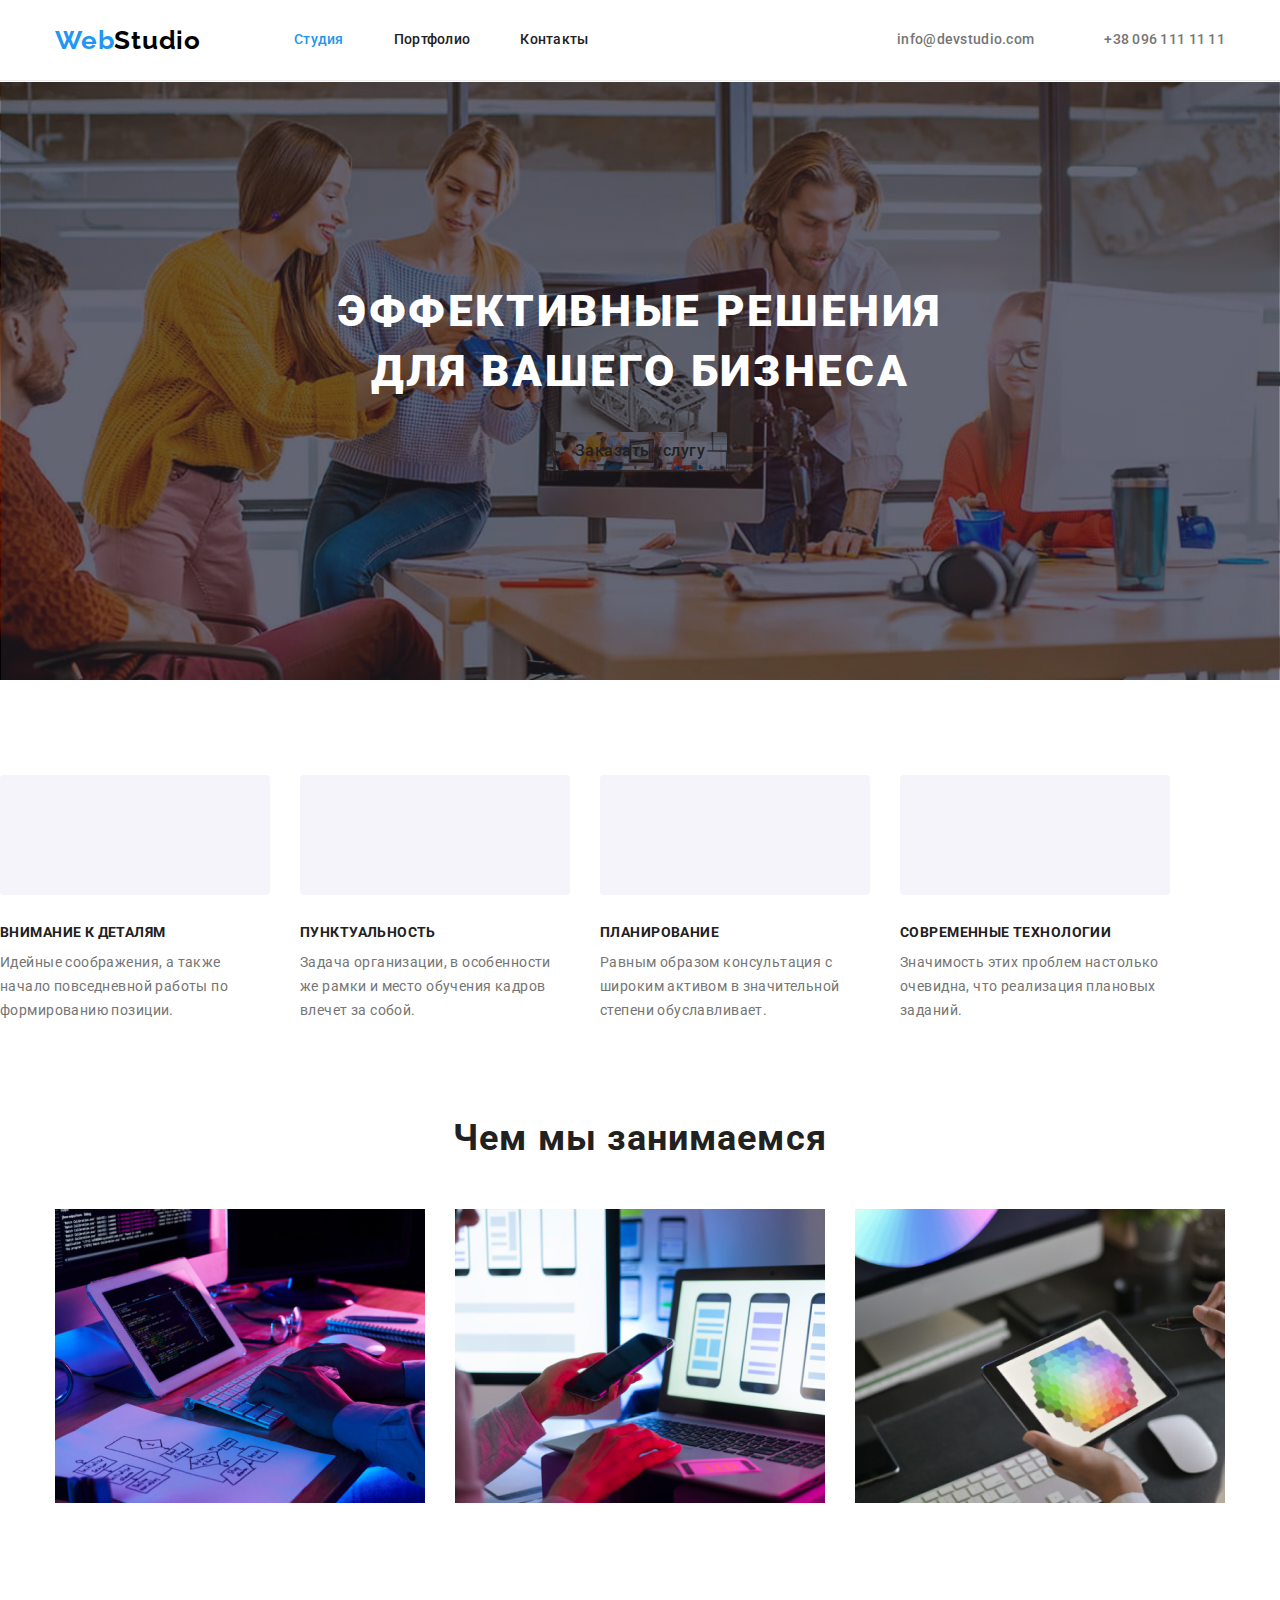
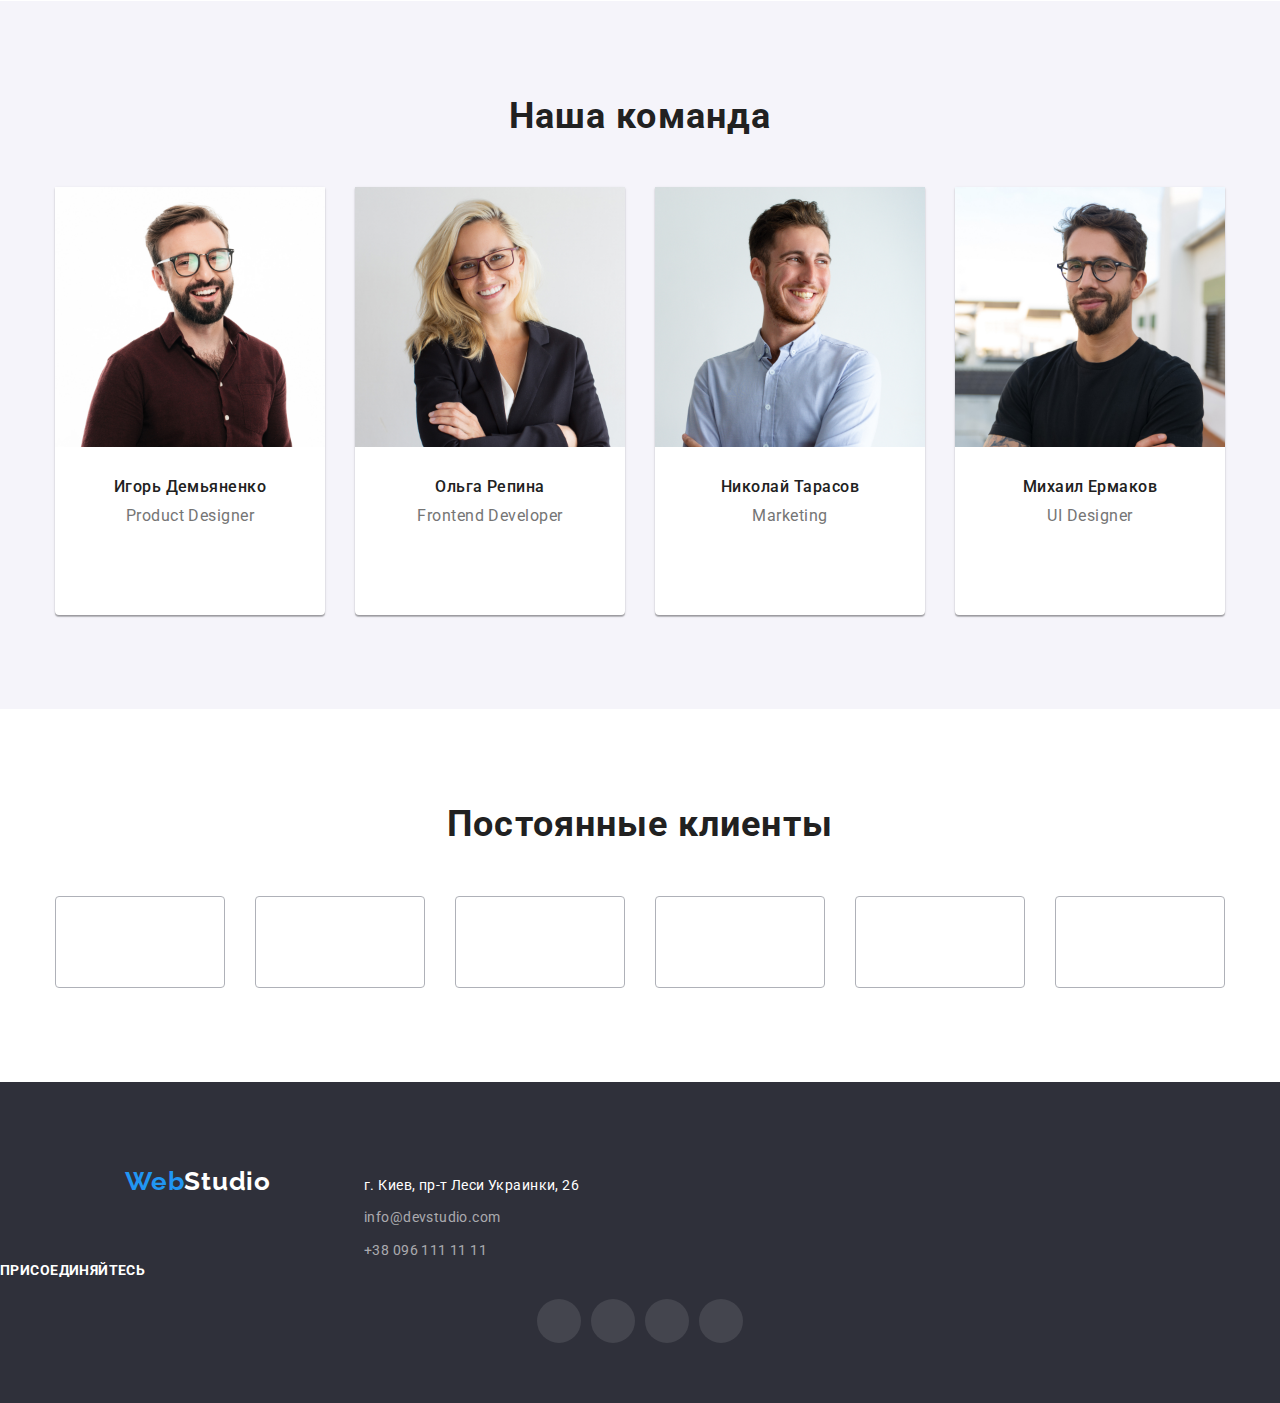
==== commit 7737cd4a: "3" ====
--- a/index.html
+++ b/index.html
@@ -45,8 +45,11 @@
             <use href="./images/symbol-defs.svg#envelope"></use>          
            </svg>info@devstudio.com</a>
         </li>
+
+      <ul class="lists menu">
         <li class="menu-item">
-          <a class="link nav-link nav-contacts" href="tel:+380961111111">+38 096 111 11 11</a>
+          <a class="link nav-link nav-contacts" href="tel:+380961111111"><svg class="smartphone">
+            <use href="./images/symbol-defs.svg#smartphone"></use></svg> +38 096 111 11 11</a>
         </li>
       </ul>
     </header>
@@ -179,6 +182,13 @@
              <li class="social-list">
               <a href="" class="social-item">
                 <svg class="social-icon">
+                  <use href="./images/symbol-defs.svg#twitter"></use>
+                </svg>
+              </a>
+            </li>
+             <li class="social-list">
+              <a href="" class="social-item">
+                <svg class="social-icon">
                   <use href="./images/symbol-defs.svg#facebook"></use>
                 </svg>
               </a>
@@ -336,42 +346,42 @@
             <li class="clients-list">
               <a class="clients-item" href="">
                 <svg class="clients-icon">
-                  <use href="./images/symbol-defs.svg#logo1"></use>
+                  <use href="./images/symbol-defs.svg#Client1"></use>
                 </svg>
               </a>
             </li>
             <li class="clients-list">
               <a href="" class="clients-item">
                 <svg class="clients-icon">
-                  <use href="./images/symbol-defs.svg#logo2"></use>
+                  <use href="./images/symbol-defs.svg#Client2"></use>
                 </svg>
               </a>
             </li>
             <li class="clients-list">
               <a href="" class="clients-item">
                 <svg class="clients-icon">
-                  <use href="./images/symbol-defs.svg#logo3"></use>
+                  <use href="./images/symbol-defs.svg#Client3"></use>
                 </svg>
               </a>
             </li>
             <li class="clients-list">
               <a href="" class="clients-item">
                 <svg class="clients-icon">
-                  <use href="./images/symbol-defs.svg#logo4"></use>
+                  <use href="./images/symbol-defs.svg#Client4"></use>
                 </svg>
               </a>
             </li>
             <li class="clients-list">
               <a href="" class="clients-item">
                 <svg class="clients-icon">
-                  <use href="./images/symbol-defs.svg#logo5"></use>
+                  <use href="./images/symbol-defs.svg#Client5"></use>
                 </svg>
               </a>
             </li>
             <li class="clients-list">
               <a href="" class="clients-item">
                 <svg class="clients-icon">
-                  <use href="./images/symbol-defs.svg#logo6"></use>
+                  <use href="./images/symbol-defs.svg#Client6"></use>
                 </svg>
               </a>
             </li>
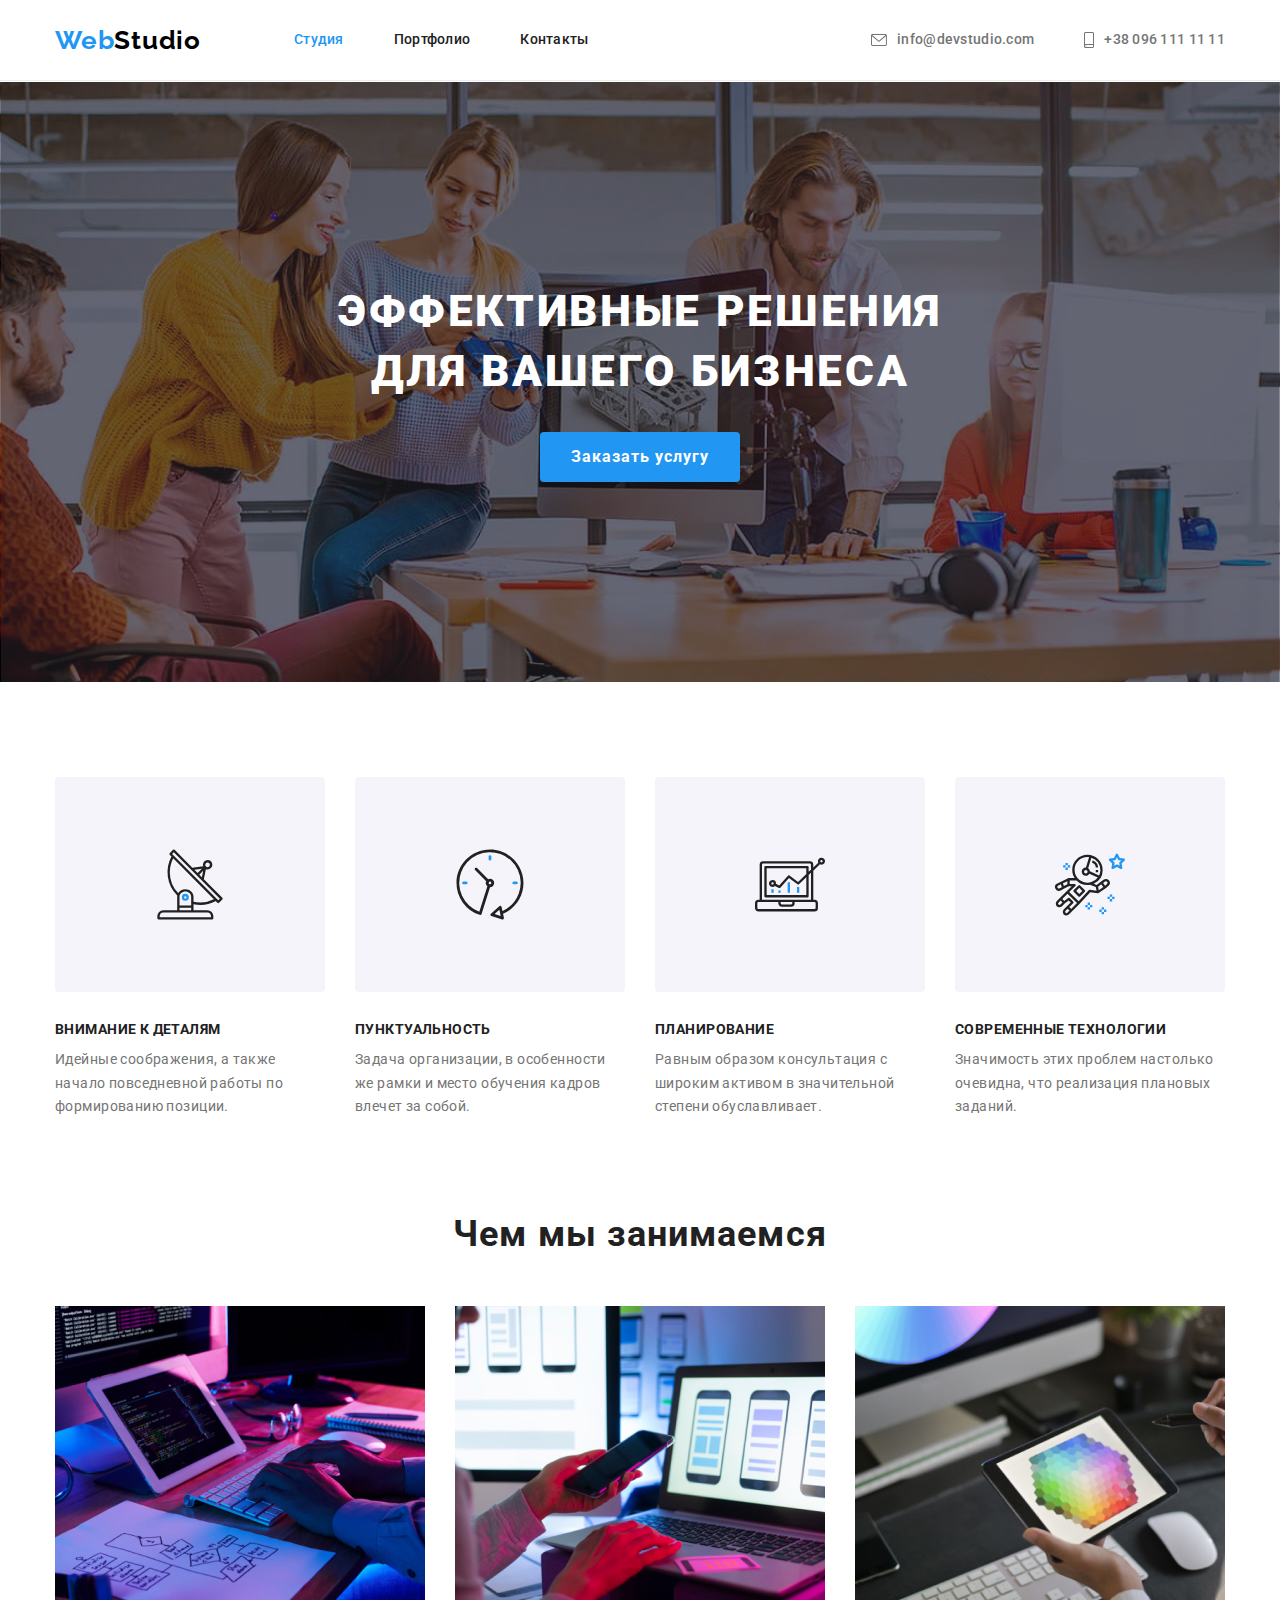
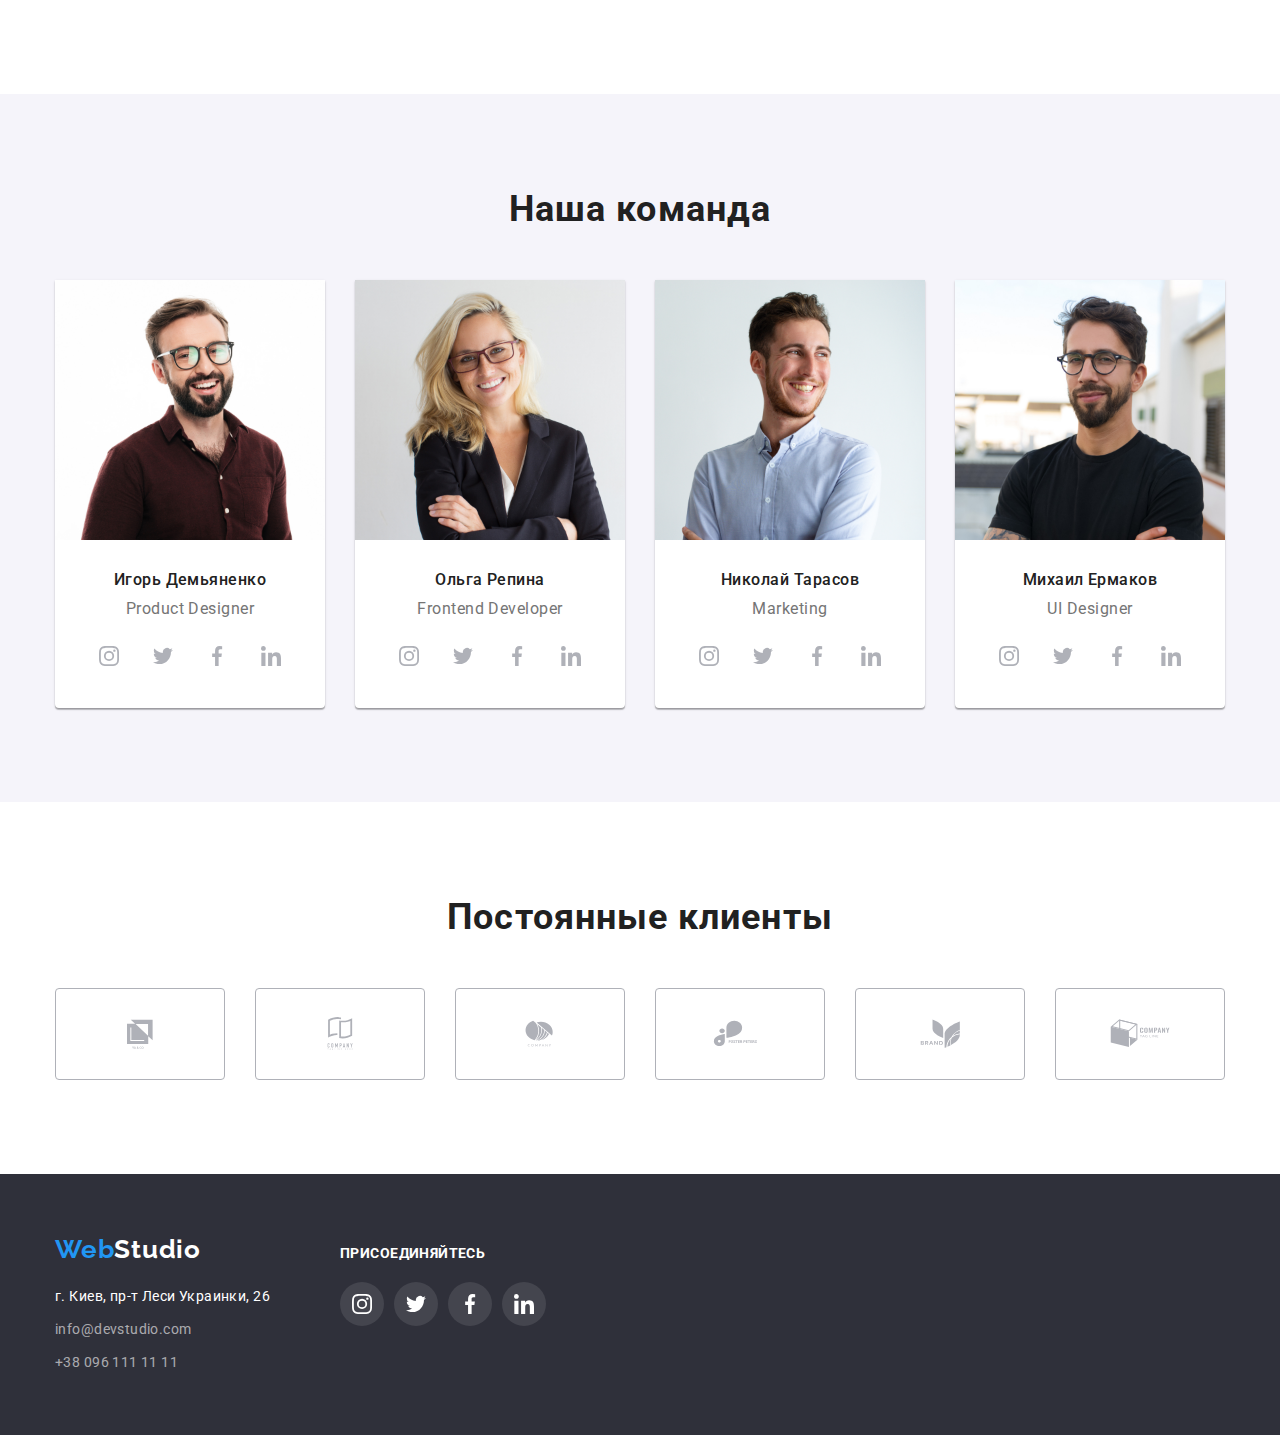
==== commit f680d1ca: "9999" ====
--- a/index.html
+++ b/index.html
@@ -1,454 +1,434 @@
-<!DOCTYPE html>
-<html lang="ru">
-  <head>
-    <meta charset="UTF-8" />
-    <meta http-equiv="X-UA-Compatible" content="IE=edge" />
-    <meta name="viewport" content="width=device-width, initial-scale=1.0" />
-
-    <title>Студия</title>
-    <link
-      href="https://fonts.googleapis.com/css2?family=Raleway:wght@700&family=Roboto:wght@400;500;700;900&display=swap"
-      rel="stylesheet"
-    />
-    <link rel="stylesheet" href="./css/modern-normalize.css"/>
-    <link rel="stylesheet" href="./css/styles.css"/>
-  </head>
-  <body>
-    <header class="header">
-      <!-- Навигация -->
-      <div class="container nav">
-      <nav class="nav">
-        <!-- лого -->
-        <a class="link logo" href="./index.html" lang="en">
-          Web<span class="logo-nav">Studio</span>
-        </a>
-
-        <!-- ссылки -->
-        <ul class="lists menu">
-          <li class="menu-item" >
-            <a class="link nav-link current" href="./index.html">Студия</a>
-          </li>
-          <li class="menu-item">
-            <a class="link nav-link" href="./portfolio.html">Портфолио</a>
-          </li>
-          <li class="menu-item">
-            <a class="link nav-link" href="">Контакты</a>
-          </li>
-        </ul>
-      </nav>
-
-      <!-- Почта и телефон -->
-      <ul class="lists menu">
-        <li class="menu-item">
-          <a class="link nav-link nav-contacts"
-           href="mailto:info@devstudio.com"><svg class="envelope">
-            <use href="./images/symbol-defs.svg#envelope"></use>          
-           </svg>info@devstudio.com</a>
-        </li>
-
-      <ul class="lists menu">
-        <li class="menu-item">
-          <a class="link nav-link nav-contacts" href="tel:+380961111111"><svg class="smartphone">
-            <use href="./images/symbol-defs.svg#smartphone"></use></svg> +38 096 111 11 11</a>
-        </li>
-      </ul>
-    </header>
-    <main>
-      <!-- Главная секция -->
-      <section class="section hero">
-        <div class="container">
-        <h1 class="hero-title">Эффективные решения для вашего бизнеса</h1>
-        <button class="btn hero" type="button">Заказать услугу</button>
-        </div>
-      </section>
-
-      <!-- Секция особенности -->
-      <section class="section">
-        <h2 class="heading headen">Особенности</h2>
-         <ul class="lists feature">
-          <li class="item">
-            <div class="thumb">
-              <svg class="antenna">
-                <use href="./images/symbol-defs.svg#antenna"></use>
-              </svg> 
-             </div>
-            <h3 class="title-features">Внимание к деталям</h3>
-            <p class="text">
-              Идейные соображения, а также начало повседневной работы по
-              формированию позиции.
-            </p>
-          </li>
-
-          <li class="item">
-            <div class="thumb">
-              <svg class="clock">
-                <use href="./images/symbol-defs.svg#clock"></use>
-              </svg>
-            </div>
-            <h3 class="title-features">Пунктуальность</h3>
-            <p class="text">
-              Задача организации, в особенности же рамки и место обучения кадров
-              влечет за собой.
-            </p>
-          </li>
-
-          <li class="item">
-            <div class="thumb">
-              <svg class="diagram">
-                <use href="./images/symbol-defs.svg#diagram"></use>
-              </svg>
-            </div>
-            <h3 class="title-features">Планирование</h3>
-            <p class="text">
-              Равным образом консультация с широким активом в значительной
-              степени обуславливает.
-            </p>
-          </li>
-
-          <li class="item">
-            <div class="thumb">
-              <svg class="astronaut">
-                <use href="./images/symbol-defs.svg#astronaut"></use>
-                </svg>
-              </div>
-            <h3 class="title-features">Современные технологии</h3>
-            <p class="text">
-              Значимость этих проблем настолько очевидна, что реализация
-              плановых заданий.
-            </p>
-          </li>
-        </ul>
-        </div>
-      </section>
-
-      <!-- Секция работа -->
-      <section class="section section-nopaddingtop">
-        <div class="container">
-        <h2 class="heading">Чем мы занимаемся</h2>
-        <ul class="lists items">
-          <li class="item">
-            <img
-              src="./images/img.jpg"
-              alt="Руки на клавиатуре, планшет и часть монитора"
-              width="370"
-            />
-          </li>
-
-          <li class="item">
-            <img
-              src="./images/img 6.jpg"
-              alt="В левой руке мобильный телефон, правая рука на тачпаде ноутбука. Ноутбук, на экране которого макеты разметки для мобильного телефона"
-              width="370"
-            />
-          </li>
-
-          <liclass="item">
-            <img
-              src="./images/img 1.jpg"
-              alt="Левая рука, в которой планшет, на экране которого цветовая палитра"
-              width="370"
-            />
-          </li>
-        </ul>
-        </div>
-      </section>
-
-      <!-- Секция команда. Карточки сотрудников -->
-      <section class="section team-cards">
-        <div class="container">
-        <h2 class="heading">Наша команда</h2>
-
-        <ul class="lists items">
-          <li class="item">
-            <div class="card">
-            <img
-              class="images"
-              src="./images/img 2.jpg"
-              alt="Игорь Демьяненко"
-              width="270"
-              height="260"
-            />
-            <div class="card-body">
-            <h3 class="cards-title">Игорь Демьяненко</h3>
-            <p class="cards-text" lang="en">Product Designer</p>
-            <ul class="lists social">
-              <li class="social-list">
-                <a class="social-item" href="">
-                  <svg class="social-icon">
-                    <use href="./images/symbol-defs.svg#instagram"></use>
-             </svg>
-             </a>
-             </li>
-             <li class="social-list">
-              <a href="" class="social-item">
-                <svg class="social-icon">
-                  <use href="./images/symbol-defs.svg#twitter"></use>
-                </svg>
-              </a>
-            </li>
-             <li class="social-list">
-              <a href="" class="social-item">
-                <svg class="social-icon">
-                  <use href="./images/symbol-defs.svg#facebook"></use>
-                </svg>
-              </a>
-            </li>
-            <li class="social-list">
-              <a href="" class="social-item">
-                <svg class="social-icon">
-                  <use href="./images/symbol-defs.svg#linkedin"></use>
-                </svg>
-              </a>
-            </li>
-          </ul>
-        </div>
-      </div>
-    </li>
-
-
-          <li class="item">
-            <div class="card">
-            <img class="images" src="./images/img 3.jpg" alt="Ольга Репина" 
-            width="270" height="260" />
-            <div class="card-body">
-            <h3 class="cards-title">Ольга Репина</h3>
-            <p class="cards-text" lang="en">Frontend Developer</p>
-            <ul class="lists social">
-              <li class="social-list">
-                <a class="social-item" href="">
-                  <svg class="social-icon">
-                    <use href="./images/symbol-defs.svg#instagram"></use>
-                  </svg>
-                </a>
-              </li>
-              <li class="social-list">
-                <a href="" class="social-item">
-                  <svg class="social-icon">
-                    <use href="./images/symbol-defs.svg#twitter"></use>
-                  </svg>
-                </a>
-              </li>
-              <li class="social-list">
-                <a href="" class="social-item">
-                  <svg class="social-icon">
-                    <use href="./images/symbol-defs.svg#facebook"></use>
-                  </svg>
-                </a>
-              </li>
-              <li class="social-list">
-                <a href="" class="social-item">
-                  <svg class="social-icon">
-                    <use href="./images/symbol-defs.svg#linkedin"></use>
-                  </svg>
-                </a>
-              </li>
-            </ul>
-            </div>
-          </div>
-          </li>
-
-          <li class="item">
-            <div class="card">
-            <img
-              class="images"
-              src="./images/img 4.jpg"
-              alt="Николай Тарасов"
-              width="270"
-              height="260"
-            />
-            <div class="card-body">
-            <h3 class="cards-title">Николай Тарасов</h3>
-            <p class="cards-text" lang="en">Marketing</p>
-            <ul class="lists social">
-              <li class="social-list">
-                <a class="social-item" href="">
-                  <svg class="social-icon">
-                    <use href="./images/symbol-defs.svg#instagram"></use>
-                  </svg>
-                </a>
-              </li>
-              <li class="social-list">
-                <a href="" class="social-item">
-                  <svg class="social-icon">
-                    <use href="./images/symbol-defs.svg#twitter"></use>
-                  </svg>
-                </a>
-              </li>
-              <li class="social-list">
-                <a href="" class="social-item">
-                  <svg class="social-icon">
-                    <use href="./images/symbol-defs.svg#facebook"></use>
-                  </svg>
-                </a>
-              </li>
-              <li class="social-list">
-                <a href="" class="social-item">
-                  <svg class="social-icon">
-                    <use href="./images/symbol-defs.svg#linkedin"></use>
-                  </svg>
-                </a>
-              </li>
-            </ul>
-            </div>
-          </div>
-          </li>
-
-          <li class="item">
-            <div class="card">
-            <img 
-            class="images" src="./images/img 5.jpg" alt="Михаил Ермаков" 
-            width="270"
-             height="260"/>
-             <div class="card-body">
-            <h3 class="cards-title">Михаил Ермаков</h3>
-            <p class="cards-text" lang="en">UI Designer</p>
-            <ul class="lists social">
-              <li class="social-list">
-                <a class="social-item" href="">
-                  <svg class="social-icon">
-                    <use href="./images/symbol-defs.svg#instagram"></use>
-                  </svg>
-                </a>
-              </li>
-              <li class="social-list">
-                <a href="" class="social-item">
-                  <svg class="social-icon">
-                    <use href="./images/symbol-defs.svg#twitter"></use>
-                  </svg>
-                </a>
-              </li>
-              <li class="social-list">
-                <a href="" class="social-item">
-                  <svg class="social-icon">
-                    <use href="./images/symbol-defs.svg#facebook"></use>
-                  </svg>
-                </a>
-              </li>
-              <li class="social-list">
-                <a href="" class="social-item">
-                  <svg class="social-icon">
-                    <use href="./images/symbol-defs.svg#linkedin"></use>
-                  </svg>
-                </a>
-              </li>
-            </ul>
-            </div>
-          </div>
-          </li>
-        </ul>
-      </div>
-      </section>
-      <section class="section">
-        <div class="container">
-          <h2 class="heading">Постоянные клиенты</h2>
-
-          <ul class="lists clients">
-            <li class="clients-list">
-              <a class="clients-item" href="">
-                <svg class="clients-icon">
-                  <use href="./images/symbol-defs.svg#Client1"></use>
-                </svg>
-              </a>
-            </li>
-            <li class="clients-list">
-              <a href="" class="clients-item">
-                <svg class="clients-icon">
-                  <use href="./images/symbol-defs.svg#Client2"></use>
-                </svg>
-              </a>
-            </li>
-            <li class="clients-list">
-              <a href="" class="clients-item">
-                <svg class="clients-icon">
-                  <use href="./images/symbol-defs.svg#Client3"></use>
-                </svg>
-              </a>
-            </li>
-            <li class="clients-list">
-              <a href="" class="clients-item">
-                <svg class="clients-icon">
-                  <use href="./images/symbol-defs.svg#Client4"></use>
-                </svg>
-              </a>
-            </li>
-            <li class="clients-list">
-              <a href="" class="clients-item">
-                <svg class="clients-icon">
-                  <use href="./images/symbol-defs.svg#Client5"></use>
-                </svg>
-              </a>
-            </li>
-            <li class="clients-list">
-              <a href="" class="clients-item">
-                <svg class="clients-icon">
-                  <use href="./images/symbol-defs.svg#Client6"></use>
-                </svg>
-              </a>
-            </li>
-          </ul>
-        </div>
-      </section>
-    </main>
-
-    <footer class="footer">
-      <div class="container">
-        <div class="footer-nav"></div>
-      <!-- Лого -->
-      <a class="link logo" href="./index.html" lang="en">
-        Web<span class="logo-footer">Studio</span>
-      </a>
-
-      <!-- адрес -->
-      <address>
-        <p class="text footer-text">г. Киев, пр-т Леси Украинки, 26</p>
-
-        <!-- Почта и телефон -->
-        <ul class="lists">
-          <li class="footer-item">
-            <a class="link footer-link" href="mailto:info@devstudio.com">
-              info@devstudio.com
-            </a>
-          </li>
-          <li class="footer-item">
-            <a class="link footer-link" href="tel:+380961111111">+38 096 111 11 11</a>
-          </li>
-        </ul>
-      </address>
-      </div>
-      <div class="footer-social">
-        <p class="text">Присоединяйтесь</p>
-        <ul class="lists social">
-          <li class="social-list">
-            <a class="social-item" href="">
-              <svg class="social-icon">
-                <use href="./images/symbol-defs.svg#instagram"></use>
-              </svg>
-            </a>
-          </li>
-          <li class="social-list">
-            <a href="" class="social-item">
-              <svg class="social-icon">
-                <use href="./images/symbol-defs.svg#twitter"></use>
-              </svg>
-            </a>
-          </li>
-          <li class="social-list">
-            <a href="" class="social-item">
-              <svg class="social-icon">
-                <use href="./images/symbol-defs.svg#facebook"></use>
-              </svg>
-            </a>
-          </li>
-          <li class="social-list">
-            <a href="" class="social-item">
-              <svg class="social-icon">
-                <use href="./images/symbol-defs.svg#linkedin"></use>
-              </svg>
-            </a>
-          </li>
-        </ul>
-      </div>
-    </div>
-    </footer>
-  </body>
-</html>
+<!DOCTYPE html>
+<html lang="ru">
+
+<head>
+  <meta charset="UTF-8" />
+  <meta http-equiv="X-UA-Compatible" content="IE=edge" />
+  <meta name="viewport" content="width=device-width, initial-scale=1.0" />
+
+  <title>Студия</title>
+  <link href="https://fonts.googleapis.com/css2?family=Raleway:wght@700&family=Roboto:wght@400;500;700;900&display=swap"
+    rel="stylesheet" />
+  <link rel="stylesheet" href="./css/modern-normalize.css" />
+  <link rel="stylesheet" href="./css/styles.css" />
+</head>
+
+<body>
+  <header class="header">
+    <!-- Навигация -->
+    <div class="container nav">
+      <nav class="nav">
+        <!-- лого -->
+        <a class="link logo" href="./index.html" lang="en">
+          Web<span class="logo-nav">Studio</span>
+        </a>
+
+        <!-- ссылки -->
+        <ul class="lists menu">
+          <li class="menu-item">
+            <a class="link nav-link current" href="./index.html">Студия</a>
+          </li>
+          <li class="menu-item">
+            <a class="link nav-link" href="./portfolio.html">Портфолио</a>
+          </li>
+          <li class="menu-item">
+            <a class="link nav-link" href="">Контакты</a>
+          </li>
+        </ul>
+      </nav>
+
+      <!-- Почта и телефон -->
+      <ul class="lists menu">
+        <li class="menu-item">
+          <a class="link nav-link nav-contacts" href="mailto:info@devstudio.com">
+            <svg class="envelope">
+              <use href="./images/symbol-defs.svg#envelope"></use>
+            </svg>
+            info@devstudio.com</a>
+        </li>
+        <li class="menu-item">
+          <a class="link nav-link nav-contacts" href="tel:+380961111111">
+            <svg class="smartphone">
+              <use href="./images/symbol-defs.svg#smartphone"></use>
+            </svg>
+            +38 096 111 11 11</a>
+        </li>
+      </ul>
+    </div>
+  </header>
+  <main>
+    <!-- Главная секция -->
+    <section class="section hero">
+      <div class="container">
+        <h1 class="hero-title">Эффективные решения для вашего бизнеса</h1>
+        <button class="btn btn-hero" type="button">Заказать услугу</button>
+      </div>
+    </section>
+
+    <!-- Секция особенности -->
+    <section class="section">
+      <div class="container">
+        <h2 class="heading headen">Особенности</h2>
+        <ul class="lists feature">
+          <li class="item">
+            <div class="thumb">
+              <svg class="antenna">
+                <use href="./images/symbol-defs.svg#antenna"></use>
+              </svg>
+            </div>
+            <h3 class="title-features">Внимание к деталям</h3>
+            <p class="text">
+              Идейные соображения, а также начало повседневной работы по
+              формированию позиции.
+            </p>
+          </li>
+
+          <li class="item">
+            <div class="thumb">
+              <svg class="clock">
+                <use href="./images/symbol-defs.svg#clock"></use>
+              </svg>
+            </div>
+            <h3 class="title-features">Пунктуальность</h3>
+            <p class="text">
+              Задача организации, в особенности же рамки и место обучения
+              кадров влечет за собой.
+            </p>
+          </li>
+
+          <li class="item">
+            <div class="thumb">
+              <svg class="diagram">
+                <use href="./images/symbol-defs.svg#diagram"></use>
+              </svg>
+            </div>
+            <h3 class="title-features">Планирование</h3>
+            <p class="text">
+              Равным образом консультация с широким активом в значительной
+              степени обуславливает.
+            </p>
+          </li>
+
+          <li class="item">
+            <div class="thumb">
+              <svg class="astronaut">
+                <use href="./images/symbol-defs.svg#astronaut"></use>
+              </svg>
+            </div>
+            <h3 class="title-features">Современные технологии</h3>
+            <p class="text">
+              Значимость этих проблем настолько очевидна, что реализация
+              плановых заданий.
+            </p>
+          </li>
+        </ul>
+      </div>
+    </section>
+
+    <!-- Секция работа -->
+    <section class="section section-nopaddingtop">
+      <div class="container">
+        <h2 class="heading">Чем мы занимаемся</h2>
+        <ul class="lists items">
+          <li class="item">
+            <img class="images" src="./images/img.jpg" alt="Руки на клавиатуре, планшет и часть монитора"
+              width="370" />
+          </li>
+
+          <li class="item">
+            <img class="images" src="./images/img 6.jpg"
+              alt="В левой руке мобильный телефон, правая рука на тачпаде ноутбука. Ноутбук, на экране которого макеты разметки для мобильного телефона"
+              width="370" />
+          </li>
+
+          <li class="item">
+            <img class="images" src="./images/img 1.jpg"
+              alt="Левая рука, в которой планшет, на экране которого цветовая палитра" width="370" />
+          </li>
+        </ul>
+      </div>
+    </section>
+
+    <!-- Секция команда. Карточки сотрудников -->
+    <section class="section team-cards">
+      <div class="container">
+        <h2 class="heading">Наша команда</h2>
+
+        <ul class="lists items">
+          <li class="item">
+            <div class="card">
+              <img class="images" src="./images/img 2.jpg" alt="Игорь Демьяненко" width="270" height="260" />
+              <div class="card-body">
+                <h3 class="cards-title">Игорь Демьяненко</h3>
+                <p class="cards-text" lang="en">Product Designer</p>
+                <ul class="lists social">
+                  <li class="social-list">
+                    <a class="social-item" href="">
+                      <svg class="social-icon">
+                        <use href="./images/symbol-defs.svg#instagram"></use>
+                      </svg>
+                    </a>
+                  </li>
+                  <li class="social-list">
+                    <a href="" class="social-item">
+                      <svg class="social-icon">
+                        <use href="./images/symbol-defs.svg#twitter"></use>
+                      </svg>
+                    </a>
+                  </li>
+                  <li class="social-list">
+                    <a href="" class="social-item">
+                      <svg class="social-icon">
+                        <use href="./images/symbol-defs.svg#facebook"></use>
+                      </svg>
+                    </a>
+                  </li>
+                  <li class="social-list">
+                    <a href="" class="social-item">
+                      <svg class="social-icon">
+                        <use href="./images/symbol-defs.svg#linkedin"></use>
+                      </svg>
+                    </a>
+                  </li>
+                </ul>
+              </div>
+            </div>
+          </li>
+
+          <li class="item">
+            <div class="card">
+              <img class="images" src="./images/img 3.jpg" alt="Ольга Репина" width="270" height="260" />
+              <div class="card-body">
+                <h3 class="cards-title">Ольга Репина</h3>
+                <p class="cards-text" lang="en">Frontend Developer</p>
+                <ul class="lists social">
+                  <li class="social-list">
+                    <a class="social-item" href="">
+                      <svg class="social-icon">
+                        <use href="./images/symbol-defs.svg#instagram"></use>
+                      </svg>
+                    </a>
+                  </li>
+                  <li class="social-list">
+                    <a href="" class="social-item">
+                      <svg class="social-icon">
+                        <use href="./images/symbol-defs.svg#twitter"></use>
+                      </svg>
+                    </a>
+                  </li>
+                  <li class="social-list">
+                    <a href="" class="social-item">
+                      <svg class="social-icon">
+                        <use href="./images/symbol-defs.svg#facebook"></use>
+                      </svg>
+                    </a>
+                  </li>
+                  <li class="social-list">
+                    <a href="" class="social-item">
+                      <svg class="social-icon">
+                        <use href="./images/symbol-defs.svg#linkedin"></use>
+                      </svg>
+                    </a>
+                  </li>
+                </ul>
+              </div>
+            </div>
+          </li>
+
+          <li class="item">
+            <div class="card">
+              <img class="images" src="./images/img 4.jpg" alt="Николай Тарасов" width="270" height="260" />
+              <div class="card-body">
+                <h3 class="cards-title">Николай Тарасов</h3>
+                <p class="cards-text" lang="en">Marketing</p>
+                <ul class="lists social">
+                  <li class="social-list">
+                    <a class="social-item" href="">
+                      <svg class="social-icon">
+                        <use href="./images/symbol-defs.svg#instagram"></use>
+                      </svg>
+                    </a>
+                  </li>
+                  <li class="social-list">
+                    <a href="" class="social-item">
+                      <svg class="social-icon">
+                        <use href="./images/symbol-defs.svg#twitter"></use>
+                      </svg>
+                    </a>
+                  </li>
+                  <li class="social-list">
+                    <a href="" class="social-item">
+                      <svg class="social-icon">
+                        <use href="./images/symbol-defs.svg#facebook"></use>
+                      </svg>
+                    </a>
+                  </li>
+                  <li class="social-list">
+                    <a href="" class="social-item">
+                      <svg class="social-icon">
+                        <use href="./images/symbol-defs.svg#linkedin"></use>
+                      </svg>
+                    </a>
+                  </li>
+                </ul>
+              </div>
+            </div>
+          </li>
+
+          <li class="item">
+            <div class="card">
+              <img class="images" src="./images/img 5.jpg" alt="Михаил Ермаков" width="270" height="260" />
+              <div class="card-body">
+                <h3 class="cards-title">Михаил Ермаков</h3>
+                <p class="cards-text" lang="en">UI Designer</p>
+                <ul class="lists social">
+                  <li class="social-list">
+                    <a class="social-item" href="">
+                      <svg class="social-icon">
+                        <use href="./images/symbol-defs.svg#instagram"></use>
+                      </svg>
+                    </a>
+                  </li>
+                  <li class="social-list">
+                    <a href="" class="social-item">
+                      <svg class="social-icon">
+                        <use href="./images/symbol-defs.svg#twitter"></use>
+                      </svg>
+                    </a>
+                  </li>
+                  <li class="social-list">
+                    <a href="" class="social-item">
+                      <svg class="social-icon">
+                        <use href="./images/symbol-defs.svg#facebook"></use>
+                      </svg>
+                    </a>
+                  </li>
+                  <li class="social-list">
+                    <a href="" class="social-item">
+                      <svg class="social-icon">
+                        <use href="./images/symbol-defs.svg#linkedin"></use>
+                      </svg>
+                    </a>
+                  </li>
+                </ul>
+              </div>
+            </div>
+          </li>
+        </ul>
+      </div>
+    </section>
+    <section class="section">
+      <div class="container">
+        <h2 class="heading">Постоянные клиенты</h2>
+
+        <ul class="lists clients">
+          <li class="clients-list">
+            <a class="clients-item" href="">
+              <svg class="clients-icon">
+                <use href="./images/symbol-defs.svg#Client1"></use>
+              </svg>
+            </a>
+          </li>
+          <li class="clients-list">
+            <a href="" class="clients-item">
+              <svg class="clients-icon">
+                <use href="./images/symbol-defs.svg#Client2"></use>
+              </svg>
+            </a>
+          </li>
+          <li class="clients-list">
+            <a href="" class="clients-item">
+              <svg class="clients-icon">
+                <use href="./images/symbol-defs.svg#Client3"></use>
+              </svg>
+            </a>
+          </li>
+          <li class="clients-list">
+            <a href="" class="clients-item">
+              <svg class="clients-icon">
+                <use href="./images/symbol-defs.svg#Client4"></use>
+              </svg>
+            </a>
+          </li>
+          <li class="clients-list">
+            <a href="" class="clients-item">
+              <svg class="clients-icon">
+                <use href="./images/symbol-defs.svg#Client5"></use>
+              </svg>
+            </a>
+          </li>
+          <li class="clients-list">
+            <a href="" class="clients-item">
+              <svg class="clients-icon">
+                <use href="./images/symbol-defs.svg#Client6"></use>
+              </svg>
+            </a>
+          </li>
+        </ul>
+      </div>
+    </section>
+  </main>
+
+  <footer class="footer">
+    <div class="container">
+      <div class="footer-nav">
+        <!-- Лого -->
+        <a class="link logo" href="./index.html" lang="en">
+          Web<span class="logo-footer">Studio</span>
+        </a>
+
+        <!-- адрес -->
+        <address>
+          <p class="text footer-text">г. Киев, пр-т Леси Украинки, 26</p>
+
+          <!-- Почта и телефон -->
+          <ul class="lists">
+            <li class="footer-item">
+              <a class="link footer-link" href="mailto:info@devstudio.com">
+                info@devstudio.com
+              </a>
+            </li>
+            <li class="footer-item">
+              <a class="link footer-link" href="tel:+380961111111">+38 096 111 11 11</a>
+            </li>
+          </ul>
+        </address>
+      </div>
+      <div class="footer-social">
+        <p class="text">Присоединяйтесь</p>
+        <ul class="lists social">
+          <li class="social-list">
+            <a class="social-item" href="">
+              <svg class="social-icon">
+                <use href="./images/symbol-defs.svg#instagram"></use>
+              </svg>
+            </a>
+          </li>
+          <li class="social-list">
+            <a href="" class="social-item">
+              <svg class="social-icon">
+                <use href="./images/symbol-defs.svg#twitter"></use>
+              </svg>
+            </a>
+          </li>
+          <li class="social-list">
+            <a href="" class="social-item">
+              <svg class="social-icon">
+                <use href="./images/symbol-defs.svg#facebook"></use>
+              </svg>
+            </a>
+          </li>
+          <li class="social-list">
+            <a href="" class="social-item">
+              <svg class="social-icon">
+                <use href="./images/symbol-defs.svg#linkedin"></use>
+              </svg>
+            </a>
+          </li>
+        </ul>
+      </div>
+    </div>
+  </footer>
+</body>
+
+</html>--- a/css/styles.css
+++ b/css/styles.css
@@ -1,537 +1,537 @@
-:root {
-  --current-text-color: #757575;
-  --current-title-color: #212121;
-  --current-white-color: #ffffff;
-  --current-black-color: #000000;
-  --accent-color: #2196f3;
-  --hero-btn-accent-color: #188ce8;
-  --secondary-bg-color: #f5f4fa;
-  --footer-bg-color: #2f303a;
-  --footer-link-color: rgba(255, 255, 255, 0.6);
-  --line-color: #ececec;
-  --border-color: #eeeeee;
-  --social-unactive: #afb1b8;
-  --social-unactive-footer: rgba(255, 255, 255, 0.1);
-}
-
-body {
-  font-family: Roboto, sans-serif;
-  color: var(--current-text-color);
-  background-color: var(--current-white-color);
-}
-
-.container {
-  width: 1200px;
-  padding: 0 15px;
-  margin: 0 auto;
-}
-
-.section {
-  padding-top: 94px;
-  padding-bottom: 94px;
-
-  text-align: center;
-}
-
-.images {
-  display: block;
-  max-width: 100%;
-  height: auto;
-}
-
-.section-nopaddingtop {
-  padding-top: 0;
-}
-
-/* Ссылки */
-.link {
-  text-decoration: none;
-}
-
-.lists {
-  margin-top: 0;
-  margin-bottom: 0;
-  padding: 0;
-  list-style: none;
-}
-.header {
-  border-bottom: 1px solid var(--line-color);
-}
-
-/* Навигация */
-.container.nav {
-  min-height: 80px;
-}
-
-.nav,
-.menu {
-  display: flex;
-  align-items: center;
-  flex-wrap: wrap;
-}
-
-.container.nav > .nav {
-  margin-right: auto;
-}
-
-.menu-item > .link {
-  display: flex;
-  align-items: center;
-  padding-top: 32px;
-  padding-bottom: 32px;
-}
-
-.menu > .menu-item:not(:last-child) {
-  margin-right: 50px;
-}
-
-.work-card .card-body {
-  border: 1px solid var(--border-color);
-  border-top: 0;
-  padding: 20px 24px;
-}
-
-.work-card:hover,
-.work-card:focus,
-.work-card:focus-within {
-  box-shadow: 0px 1px 1px rgba(0, 0, 0, 0.12), 0px 4px 4px rgba(0, 0, 0, 0.06),
-    1px 4px 6px rgba(0, 0, 0, 0.16);
-}
-
-.menu > .card-item:not(:nth-child(3n)) {
-  margin-right: 30px;
-}
-
-.menu > .card-item:not(:nth-last-child(-n + 3)) {
-  margin-bottom: 30px;
-}
-
-.nav-link {
-  color: var(--current-title-color);
-
-  font-weight: 500;
-  font-size: 14px;
-  line-height: 1.14;
-  letter-spacing: 0.02em;
-}
-
-.nav-contacts {
-  color: var(--current-text-color);
-}
-
-.nav-link:hover,
-.nav-link:focus,
-.footer-link:hover,
-.footer-link:focus,
-.current {
-  color: var(--accent-color);
-}
-
-.envelope,
-.smartphone {
-  margin-right: 10px;
-
-  fill: currentColor;
-}
-
-.envelope {
-  width: 16px;
-  height: 12px;
-}
-
-.smartphone {
-  width: 10px;
-  height: 16px;
-}
-
-/* Лого */
-.logo {
-  display: block;
-  margin-right: 93px;
-  padding-top: 24px;
-  padding-bottom: 24px;
-
-  color: var(--accent-color);
-  font-family: Raleway, sans-serif;
-  font-weight: 700;
-  font-size: 26px;
-  line-height: 1.19;
-  letter-spacing: 0.03em;
-}
-
-.logo-nav {
-  color: var(--current-black-color);
-}
-
-.logo-footer {
-  color: var(--current-white-color);
-}
-
-/* Hero */
-
-.hero {
-  max-width: 1600px;
-  min-height: 600px;
-  margin-right: auto;
-  margin-left: auto;
-  padding-top: 200px;
-  padding-bottom: 200px;
-
-  background-color: var(--hero-bgcolor);
-  background-image: linear-gradient(
-      to right,
-      rgba(47, 48, 58, 0.4),
-      rgba(47, 48, 58, 0.4)
-    ),
-    url('../images/komanda-soweshchaetsa.jpg');
-  background-repeat: no-repeat;
-  background-position: center;
-  background-size: cover;
-}
-
-.hero-title {
-  width: 696px;
-  margin: 0 auto 30px;
-  padding: 0;
-
-  color: var(--current-white-color);
-  font-weight: 900;
-  font-size: 44px;
-  line-height: 1.36;
-  letter-spacing: 0.06em;
-  text-transform: uppercase;
-}
-
-.section.hero {
-  padding-top: 200px;
-  padding-bottom: 200px;
-  border: 1px solid transparent;
-}
-
-/* Кнопки */
-.btn {
-  cursor: pointer;
-  min-height: 38px;
-
-  padding: 6px 22px;
-
-  font-family: inherit;
-  font-style: inherit;
-  font-weight: 500;
-  font-size: 16px;
-  line-height: 1.62;
-  letter-spacing: 0.03em;
-
-  color: var(--current-title-color);
-  background-color: var(--secondary-bg-color);
-
-  border: 0;
-  border-radius: 4px;
-}
-
-.btn:hover,
-.btn:focus,
-.active {
-  color: var(--current-white-color);
-  background-color: var(--accent-color);
-  box-shadow: 0px 3px 1px rgba(0, 0, 0, 0.1), 0px 1px 2px rgba(0, 0, 0, 0.08),
-    0px 2px 2px rgba(0, 0, 0, 0.12);
-}
-
-.btn-hero {
-  width: 200px;
-  height: 50px;
-
-  color: var(--current-white-color);
-  background-color: var(--accent-color);
-
-  font-weight: 700;
-  line-height: 1.87;
-  letter-spacing: 0.06em;
-
-  box-shadow: 0px 4px 4px rgba(0, 0, 0, 0.15);
-}
-
-.btn-hero:focus,
-.btn-hero:hover {
-  background-color: var(--hero-btn-accent-color);
-}
-
-/* Заголовки */
-.heading {
-  margin: 0 0 50px 0;
-
-  color: var(--current-title-color);
-
-  font-weight: 700;
-  font-size: 36px;
-  line-height: 1.17;
-  letter-spacing: 0.03em;
-}
-
-.title-features {
-  margin: 0 0 10px 0;
-
-  color: var(--current-title-color);
-
-  font-size: 14px;
-  line-height: 1.14;
-  letter-spacing: 0.03em;
-  text-transform: uppercase;
-}
-
-/* Основной текст */
-
-.text {
-  margin: 0;
-  padding: 0;
-
-  font-size: 14px;
-  line-height: 1.71;
-  letter-spacing: 0.03em;
-
-  color: var(--current-text-color);
-}
-
-.feature,
-.items,
-.filter {
-  display: flex;
-  align-items: center;
-  text-align: left;
-}
-
-.items {
-  text-align: center;
-}
-
-.feature > .item {
-  width: 270px;
-}
-
-.feature > .item:not(:last-child),
-.items > .item:not(:last-child) {
-  margin-right: 30px;
-}
-
-.thumb {
-  display: flex;
-  width: 100%;
-  min-height: 120px;
-
-  margin-bottom: 30px;
-
-  align-items: center;
-
-  border-radius: 4px;
-  background-color: var(--secondary-bg-color);
-}
-
-.antenna,
-.clock,
-.diagram,
-.astronaut {
-  display: block;
-  margin-left: auto;
-  margin-right: auto;
-  width: 70px;
-  height: 70px;
-}
-
-.filter {
-  justify-content: center;
-  margin-bottom: 50px;
-}
-
-.filter > .item:not(:last-child) {
-  margin-right: 8px;
-}
-
-/* Карточки */
-
-.card {
-  background-color: var(--current-white-color);
-  box-shadow: 0px 1px 3px rgba(0, 0, 0, 0.12), 0px 1px 1px rgba(0, 0, 0, 0.14),
-    0px 2px 1px rgba(0, 0, 0, 0.2);
-  border-radius: 0px 0px 4px 4px;
-}
-
-.team-cards {
-  background-color: var(--secondary-bg-color);
-}
-
-.card-body {
-  padding-top: 30px;
-  padding-bottom: 30px;
-}
-
-.cards-title {
-  margin: 0 0 10px 0;
-
-  color: var(--current-title-color);
-
-  font-weight: 500;
-  font-size: 16px;
-  line-height: 1.19;
-  letter-spacing: 0.03em;
-}
-
-.cards-text {
-  margin: 0 0 16px 0;
-  padding: 0;
-  line-height: 1.19;
-  letter-spacing: 0.03em;
-}
-
-.social,
-.clients {
-  display: flex;
-  justify-content: center;
-}
-
-.social-item {
-  display: flex;
-  justify-content: center;
-  align-items: center;
-
-  width: 44px;
-  height: 44px;
-  border-radius: 50%;
-
-  color: var(--social-unactive);
-}
-
-.social-icon {
-  width: 20px;
-  height: 20px;
-  fill: currentColor;
-}
-
-.clients-item {
-  display: flex;
-  justify-content: center;
-  align-items: center;
-  width: 170px;
-  height: 92px;
-
-  border: 1px solid var(--social-unactive);
-  border-radius: 4px;
-
-  color: var(--social-unactive);
-}
-
-.clients-item:hover,
-.clients-item:focus {
-  color: var(--accent-color);
-  border: 1px solid var(--accent-color);
-}
-
-.clients > .clients-list:not(:last-child) {
-  margin-right: 30px;
-}
-
-.clients-icon {
-  width: 106px;
-  height: 60px;
-  fill: currentColor;
-}
-
-/* Портфолио заголовки карточек */
-.work-title {
-  margin: 0 0 4px 0;
-
-  color: var(--current-title-color);
-
-  text-align: left;
-  font-weight: 700;
-  font-size: 18px;
-  line-height: 2;
-  letter-spacing: 0.06em;
-}
-
-.work-text {
-  margin: 0;
-
-  color: var(--current-text-color);
-  line-height: 1.87;
-  letter-spacing: 0.03em;
-  text-align: left;
-}
-
-/* Footer */
-.footer {
-  padding: 60px 0;
-  background-color: var(--footer-bg-color);
-}
-
-.footer-text {
-  padding: 0;
-  margin-bottom: 9px;
-
-  color: var(--current-white-color);
-
-  font-style: normal;
-  font-size: 14px;
-  line-height: 1.71;
-}
-
-.footer-link {
-  font-style: normal;
-  font-size: 14px;
-  line-height: 1.71;
-  letter-spacing: 0.03em;
-  color: var(--footer-link-color);
-}
-
-/* Прячем заголовоки */
-.headen {
-  position: absolute;
-  width: 1px;
-  height: 1px;
-  margin: -1px;
-  border: 0;
-  padding: 0;
-  clip: rect(0 0 0 0);
-  overflow: hidden;
-}
-
-.footer-nav > .link.logo {
-  padding: 0;
-  margin: 0 0 20px 0;
-}
-
-.footer-nav {
-  margin-right: 70px;
-}
-
-.footer-item:not(:last-child) {
-  margin-bottom: 9px;
-}
-
-.footer > .container {
-  display: flex;
-  align-items: baseline;
-}
-
-.footer-social > .text {
-  margin-bottom: 20px;
-  color: var(--current-white-color);
-  font-weight: 700;
-  line-height: 1.14;
-  text-transform: uppercase;
-}
-
-.footer-social .social-item {
-  color: var(--current-white-color);
-  background-color: var(--social-unactive-footer);
-}
-
-.social-item:hover,
-.social-item:focus {
-  color: var(--current-white-color);
-  background-color: var(--accent-color);
-}
-
-.social > .social-list:not(:last-child) {
-  margin-right: 10px;
-}
+ :root {
+  --current-text-color: #757575;
+  --current-title-color: #212121;
+  --current-white-color: #ffffff;
+  --current-black-color: #000000;
+  --accent-color: #2196f3;
+  --hero-btn-accent-color: #188ce8;
+  --secondary-bg-color: #f5f4fa;
+  --footer-bg-color: #2f303a;
+  --footer-link-color: rgba(255, 255, 255, 0.6);
+  --line-color: #ececec;
+  --border-color: #eeeeee;
+  --social-unactive: #afb1b8;
+  --social-unactive-footer: rgba(255, 255, 255, 0.1);
+}
+
+body {
+  font-family: Roboto, sans-serif;
+  color: var(--current-text-color);
+  background-color: var(--current-white-color);
+}
+
+.container {
+  width: 1200px;
+  padding: 0 15px;
+  margin: 0 auto;
+}
+
+.section {
+  padding-top: 94px;
+  padding-bottom: 94px;
+
+  text-align: center;
+}
+
+.images {
+  display: block;
+  max-width: 100%;
+  height: auto;
+}
+
+.section-nopaddingtop {
+  padding-top: 0;
+}
+
+/* Ссылки */
+.link {
+  text-decoration: none;
+}
+
+.lists {
+  margin-top: 0;
+  margin-bottom: 0;
+  padding: 0;
+  list-style: none;
+}
+.header {
+  border-bottom: 1px solid var(--line-color);
+}
+
+/* Навигация */
+.container.nav {
+  min-height: 80px;
+}
+
+.nav,
+.menu {
+  display: flex;
+  align-items: center;
+  flex-wrap: wrap;
+}
+
+.container.nav > .nav {
+  margin-right: auto;
+}
+
+.menu-item > .link {
+  display: flex;
+  align-items: center;
+  padding-top: 32px;
+  padding-bottom: 32px;
+}
+
+.menu > .menu-item:not(:last-child) {
+  margin-right: 50px;
+}
+
+.work-card .card-body {
+  border: 1px solid var(--border-color);
+  border-top: 0;
+  padding: 20px 24px;
+}
+
+.work-card:hover,
+.work-card:focus,
+.work-card:focus-within {
+  box-shadow: 0px 1px 1px rgba(0, 0, 0, 0.12), 0px 4px 4px rgba(0, 0, 0, 0.06),
+    1px 4px 6px rgba(0, 0, 0, 0.16);
+}
+
+.menu > .card-item:not(:nth-child(3n)) {
+  margin-right: 30px;
+}
+
+.menu > .card-item:not(:nth-last-child(-n + 3)) {
+  margin-bottom: 30px;
+}
+
+.nav-link {
+  color: var(--current-title-color);
+
+  font-weight: 500;
+  font-size: 14px;
+  line-height: 1.14;
+  letter-spacing: 0.02em;
+}
+
+.nav-contacts {
+  color: var(--current-text-color);
+}
+
+.nav-link:hover,
+.nav-link:focus,
+.footer-link:hover,
+.footer-link:focus,
+.current {
+  color: var(--accent-color);
+}
+
+.envelope,
+.smartphone {
+  margin-right: 10px;
+
+  fill: currentColor;
+}
+
+.envelope {
+  width: 16px;
+  height: 12px;
+}
+
+.smartphone {
+  width: 10px;
+  height: 16px;
+}
+
+/* Лого */
+.logo {
+  display: block;
+  margin-right: 93px;
+  padding-top: 24px;
+  padding-bottom: 24px;
+
+  color: var(--accent-color);
+  font-family: Raleway, sans-serif;
+  font-weight: 700;
+  font-size: 26px;
+  line-height: 1.19;
+  letter-spacing: 0.03em;
+}
+
+.logo-nav {
+  color: var(--current-black-color);
+}
+
+.logo-footer {
+  color: var(--current-white-color);
+}
+
+/* Hero */
+
+.hero {
+  max-width: 1600px;
+  min-height: 600px;
+  margin-right: auto;
+  margin-left: auto;
+  padding-top: 200px;
+  padding-bottom: 200px;
+
+  background-color: var(--hero-bgcolor);
+  background-image: linear-gradient(
+      to right,
+      rgba(47, 48, 58, 0.4),
+      rgba(47, 48, 58, 0.4)
+    ),
+    url('../images/komanda-soweshchaetsa.jpg');
+  background-repeat: no-repeat;
+  background-position: center;
+  background-size: cover;
+}
+
+.hero-title {
+  width: 696px;
+  margin: 0 auto 30px;
+  padding: 0;
+
+  color: var(--current-white-color);
+  font-weight: 900;
+  font-size: 44px;
+  line-height: 1.36;
+  letter-spacing: 0.06em;
+  text-transform: uppercase;
+}
+
+.section.hero {
+  padding-top: 200px;
+  padding-bottom: 200px;
+  border: 1px solid transparent;
+}
+
+/* Кнопки */
+.btn {
+  cursor: pointer;
+  min-height: 38px;
+
+  padding: 6px 22px;
+
+  font-family: inherit;
+  font-style: inherit;
+  font-weight: 500;
+  font-size: 16px;
+  line-height: 1.62;
+  letter-spacing: 0.03em;
+
+  color: var(--current-title-color);
+  background-color: var(--secondary-bg-color);
+
+  border: 0;
+  border-radius: 4px;
+}
+
+.btn:hover,
+.btn:focus,
+.active {
+  color: var(--current-white-color);
+  background-color: var(--accent-color);
+  box-shadow: 0px 3px 1px rgba(0, 0, 0, 0.1), 0px 1px 2px rgba(0, 0, 0, 0.08),
+    0px 2px 2px rgba(0, 0, 0, 0.12);
+}
+
+.btn-hero {
+  width: 200px;
+  height: 50px;
+
+  color: var(--current-white-color);
+  background-color: var(--accent-color);
+
+  font-weight: 700;
+  line-height: 1.87;
+  letter-spacing: 0.06em;
+
+  box-shadow: 0px 4px 4px rgba(0, 0, 0, 0.15);
+}
+
+.btn-hero:focus,
+.btn-hero:hover {
+  background-color: var(--hero-btn-accent-color);
+}
+
+/* Заголовки */
+.heading {
+  margin: 0 0 50px 0;
+
+  color: var(--current-title-color);
+
+  font-weight: 700;
+  font-size: 36px;
+  line-height: 1.17;
+  letter-spacing: 0.03em;
+}
+
+.title-features {
+  margin: 0 0 10px 0;
+
+  color: var(--current-title-color);
+
+  font-size: 14px;
+  line-height: 1.14;
+  letter-spacing: 0.03em;
+  text-transform: uppercase;
+}
+
+/* Основной текст */
+
+.text {
+  margin: 0;
+  padding: 0;
+
+  font-size: 14px;
+  line-height: 1.71;
+  letter-spacing: 0.03em;
+
+  color: var(--current-text-color);
+}
+
+.feature,
+.items,
+.filter {
+  display: flex;
+  align-items: center;
+  text-align: left;
+}
+
+.items {
+  text-align: center;
+}
+
+.feature > .item {
+  width: 270px;
+}
+
+.feature > .item:not(:last-child),
+.items > .item:not(:last-child) {
+  margin-right: 30px;
+}
+
+.thumb {
+  display: flex;
+  width: 100%;
+  min-height: 120px;
+
+  margin-bottom: 30px;
+
+  align-items: center;
+
+  border-radius: 4px;
+  background-color: var(--secondary-bg-color);
+}
+
+.antenna,
+.clock,
+.diagram,
+.astronaut {
+  display: block;
+  margin-left: auto;
+  margin-right: auto;
+  width: 270px;
+  height: 215px;
+}
+
+.filter {
+  justify-content: center;
+  margin-bottom: 50px;
+}
+
+.filter > .item:not(:last-child) {
+  margin-right: 8px;
+}
+
+/* Карточки */
+
+.card {
+  background-color: var(--current-white-color);
+  box-shadow: 0px 1px 3px rgba(0, 0, 0, 0.12), 0px 1px 1px rgba(0, 0, 0, 0.14),
+    0px 2px 1px rgba(0, 0, 0, 0.2);
+  border-radius: 0px 0px 4px 4px;
+}
+
+.team-cards {
+  background-color: var(--secondary-bg-color);
+}
+
+.card-body {
+  padding-top: 30px;
+  padding-bottom: 30px;
+}
+
+.cards-title {
+  margin: 0 0 10px 0;
+
+  color: var(--current-title-color);
+
+  font-weight: 500;
+  font-size: 16px;
+  line-height: 1.19;
+  letter-spacing: 0.03em;
+}
+
+.cards-text {
+  margin: 0 0 16px 0;
+  padding: 0;
+  line-height: 1.19;
+  letter-spacing: 0.03em;
+}
+
+.social,
+.clients {
+  display: flex;
+  justify-content: center;
+}
+
+.social-item {
+  display: flex;
+  justify-content: center;
+  align-items: center;
+
+  width: 44px;
+  height: 44px;
+  border-radius: 50%;
+
+  color: var(--social-unactive);
+}
+
+.social-icon {
+  width: 20px;
+  height: 20px;
+  fill: currentColor;
+}
+
+.clients-item {
+  display: flex;
+  justify-content: center;
+  align-items: center;
+  width: 170px;
+  height: 92px;
+
+  border: 1px solid var(--social-unactive);
+  border-radius: 4px;
+
+  color: var(--social-unactive);
+}
+
+.clients-item:hover,
+.clients-item:focus {
+  color: var(--accent-color);
+  border: 1px solid var(--accent-color);
+}
+
+.clients > .clients-list:not(:last-child) {
+  margin-right: 30px;
+}
+
+.clients-icon {
+  width: 106px;
+  height: 60px;
+  fill: currentColor;
+}
+
+/* Портфолио заголовки карточек */
+.work-title {
+  margin: 0 0 4px 0;
+
+  color: var(--current-title-color);
+
+  text-align: left;
+  font-weight: 700;
+  font-size: 18px;
+  line-height: 2;
+  letter-spacing: 0.06em;
+}
+
+.work-text {
+  margin: 0;
+
+  color: var(--current-text-color);
+  line-height: 1.87;
+  letter-spacing: 0.03em;
+  text-align: left;
+}
+
+/* Footer */
+.footer {
+  padding: 60px 0;
+  background-color: var(--footer-bg-color);
+}
+
+.footer-text {
+  padding: 0;
+  margin-bottom: 9px;
+
+  color: var(--current-white-color);
+
+  font-style: normal;
+  font-size: 14px;
+  line-height: 1.71;
+}
+
+.footer-link {
+  font-style: normal;
+  font-size: 14px;
+  line-height: 1.71;
+  letter-spacing: 0.03em;
+  color: var(--footer-link-color);
+}
+
+/* Прячем заголовоки */
+.headen {
+  position: absolute;
+  width: 1px;
+  height: 1px;
+  margin: -1px;
+  border: 0;
+  padding: 0;
+  clip: rect(0 0 0 0);
+  overflow: hidden;
+}
+
+.footer-nav > .link.logo {
+  padding: 0;
+  margin: 0 0 20px 0;
+}
+
+.footer-nav {
+  margin-right: 70px;
+}
+
+.footer-item:not(:last-child) {
+  margin-bottom: 9px;
+}
+
+.footer > .container {
+  display: flex;
+  align-items: baseline;
+}
+
+.footer-social > .text {
+  margin-bottom: 20px;
+  color: var(--current-white-color);
+  font-weight: 700;
+  line-height: 1.14;
+  text-transform: uppercase;
+}
+
+.footer-social .social-item {
+  color: var(--current-white-color);
+  background-color: var(--social-unactive-footer);
+}
+
+.social-item:hover,
+.social-item:focus {
+  color: var(--current-white-color);
+  background-color: var(--accent-color);
+}
+
+.social > .social-list:not(:last-child) {
+  margin-right: 10px;
+}
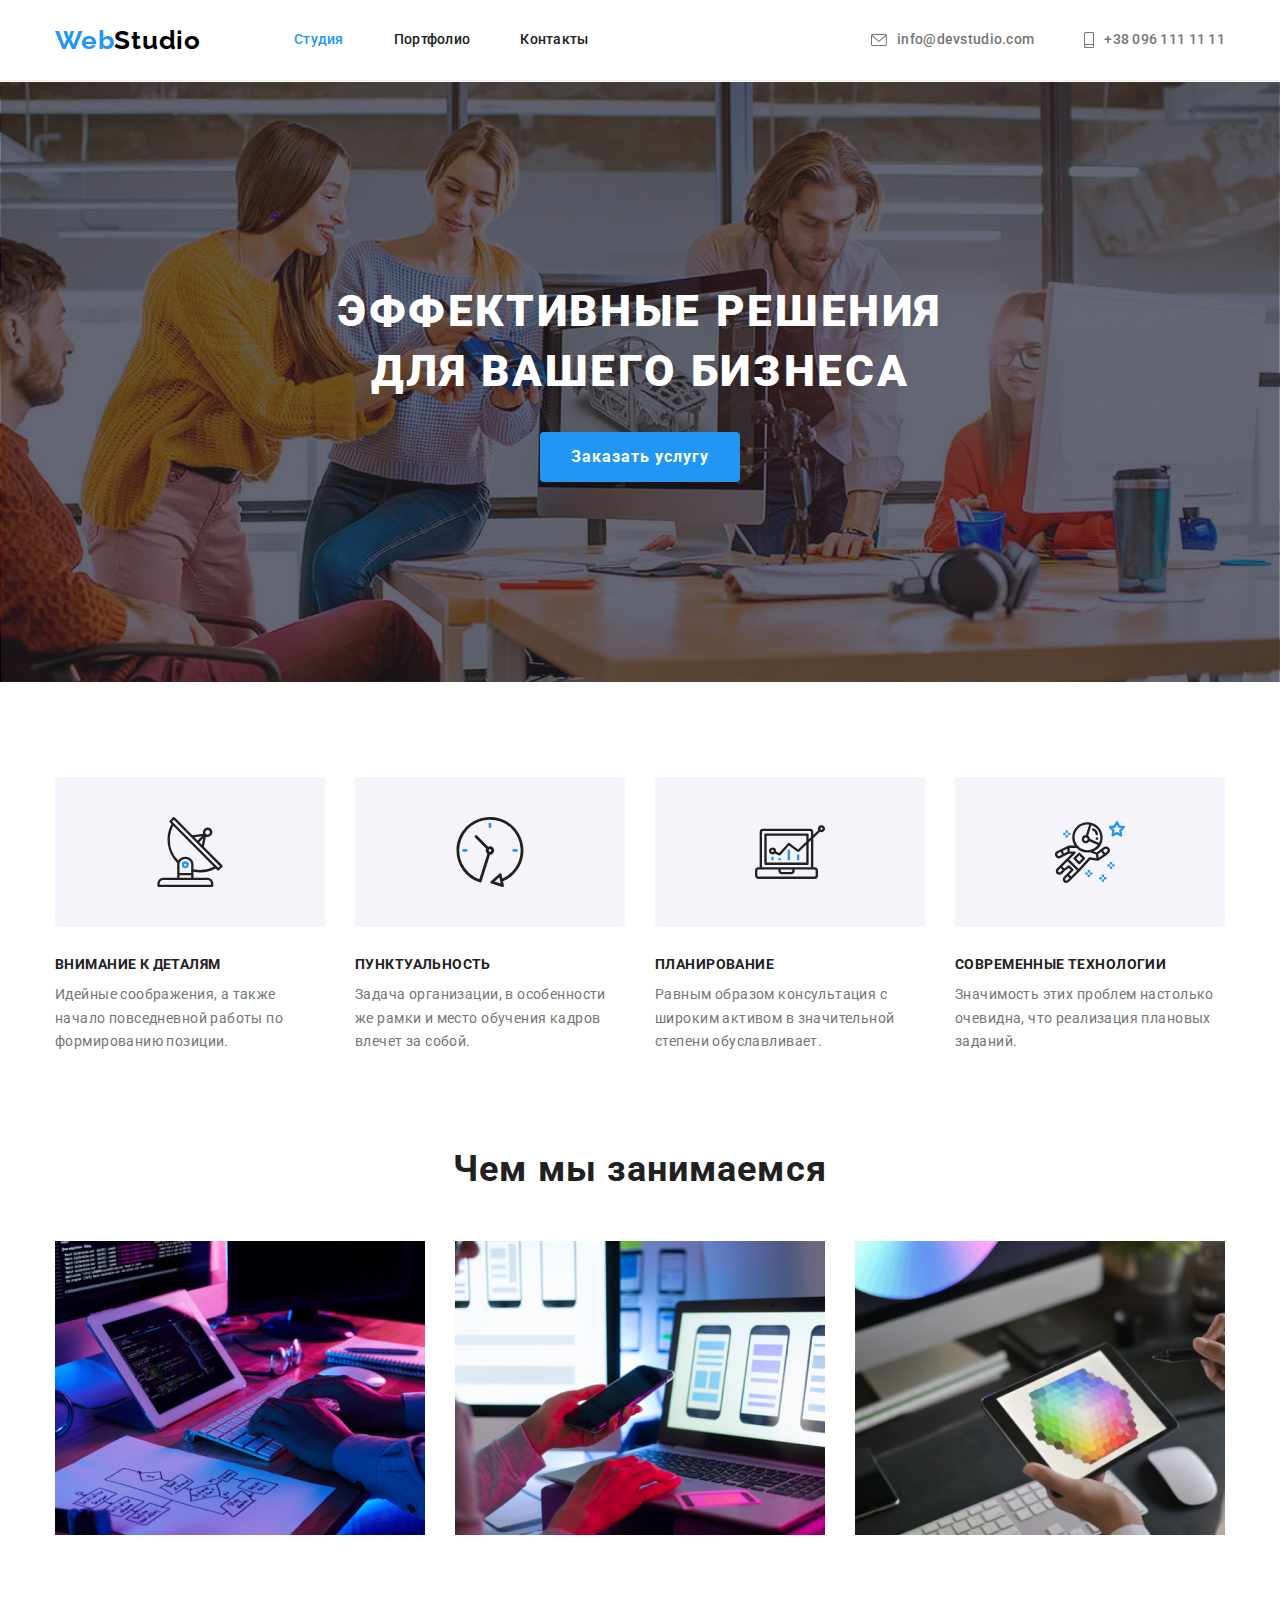
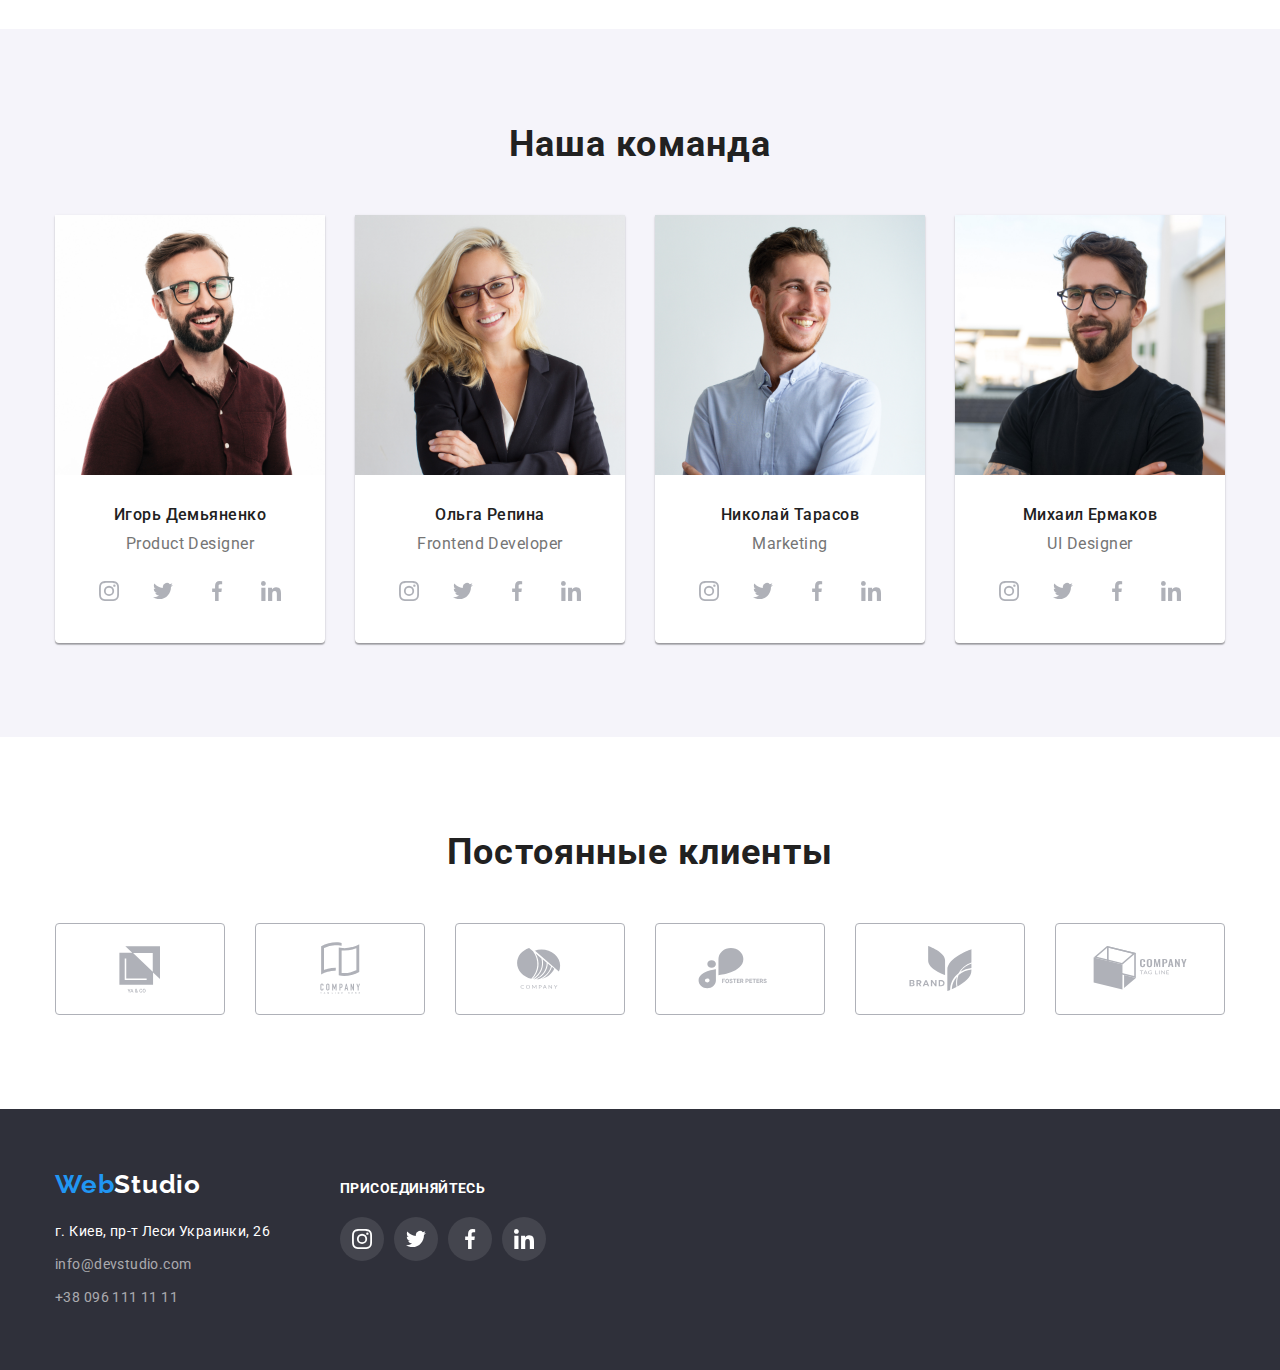
==== commit 7386f505: "Merge branch 'main' of https://github.com/mihail228350df/goit-markup-hw-04" ====
--- a/index.html
+++ b/index.html
@@ -431,4 +431,5 @@
   </footer>
 </body>
 
-</html>+</html>
+ --- a/css/styles.css
+++ b/css/styles.css
@@ -1,4 +1,5 @@
- :root {
+ 
+:root {
   --current-text-color: #757575;
   --current-title-color: #212121;
   --current-white-color: #ffffff;
@@ -334,8 +335,8 @@
   display: block;
   margin-left: auto;
   margin-right: auto;
-  width: 270px;
-  height: 215px;
+  width: px;
+  height: px;
 }
 
 .filter {
@@ -431,8 +432,8 @@
 }
 
 .clients-icon {
-  width: 106px;
-  height: 60px;
+  width: 170px;
+  height: px;
   fill: currentColor;
 }
 
@@ -535,3 +536,4 @@
 .social > .social-list:not(:last-child) {
   margin-right: 10px;
 }
+ 